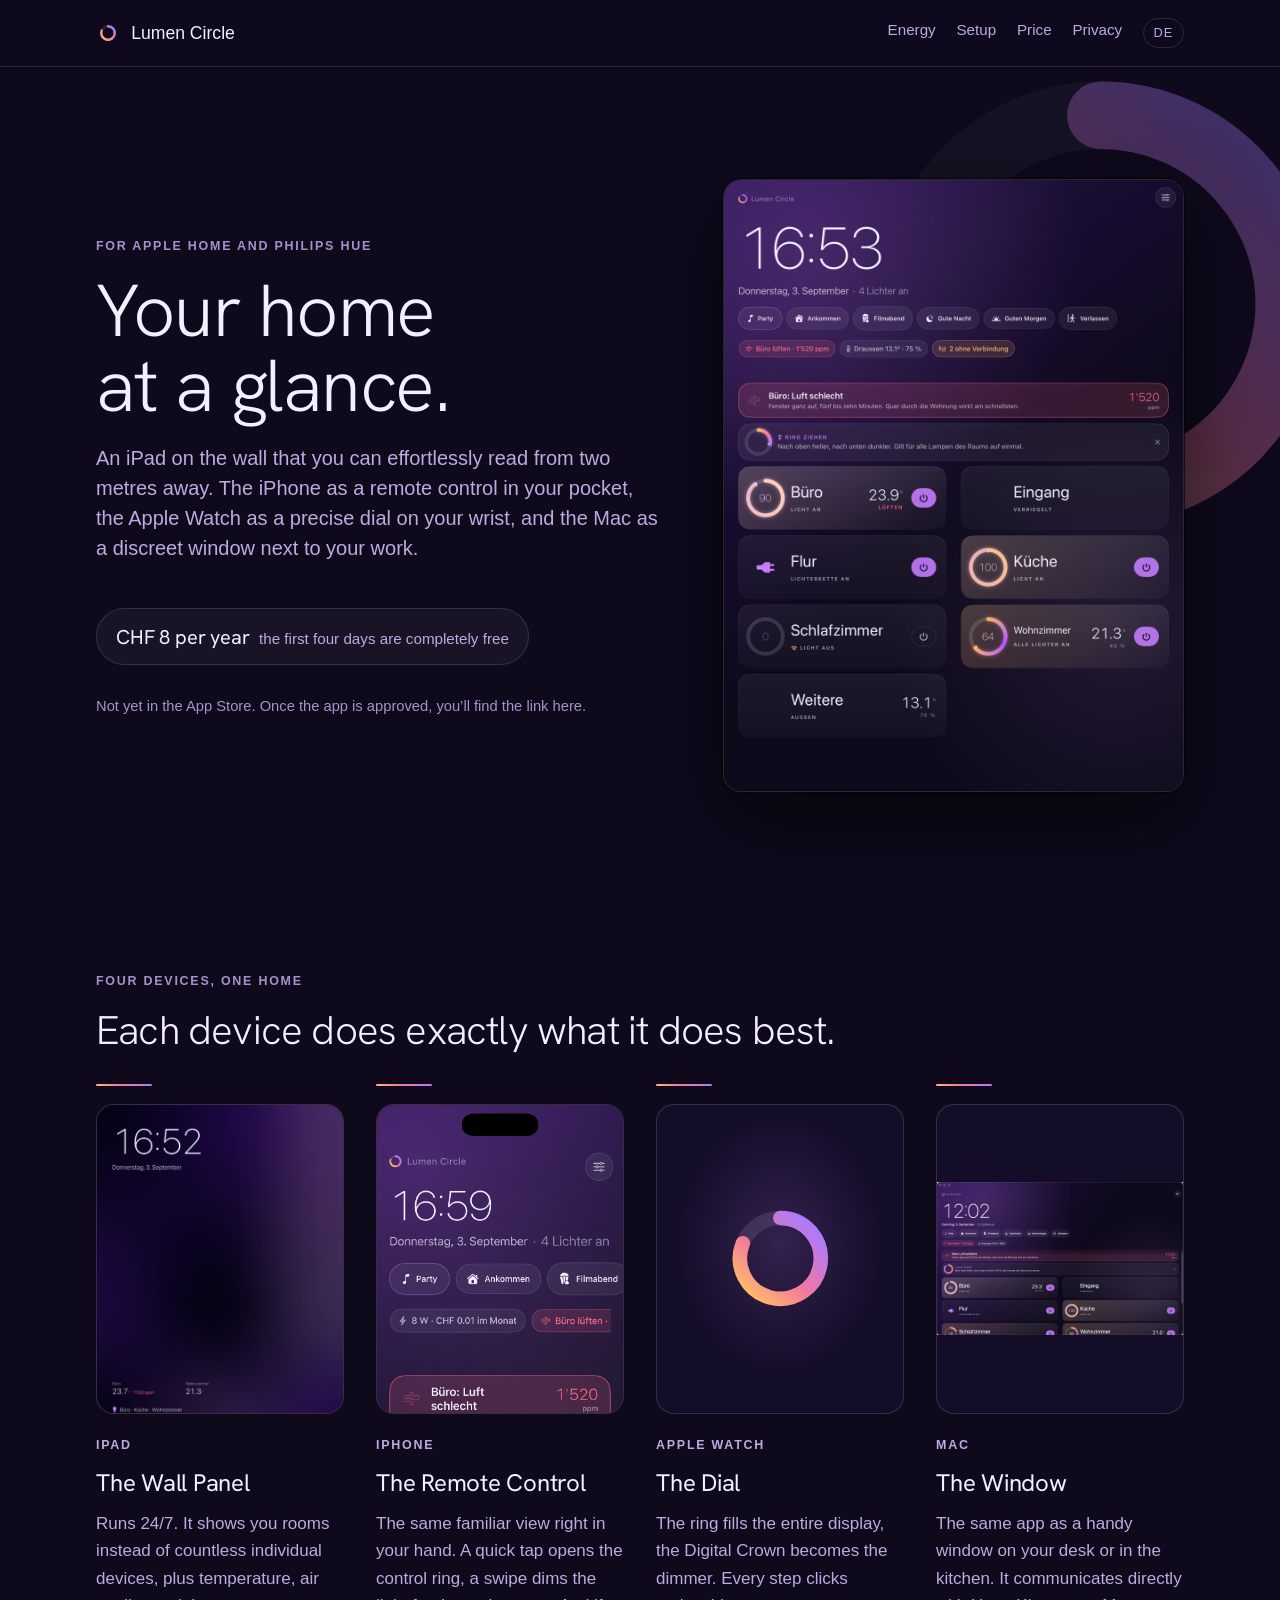
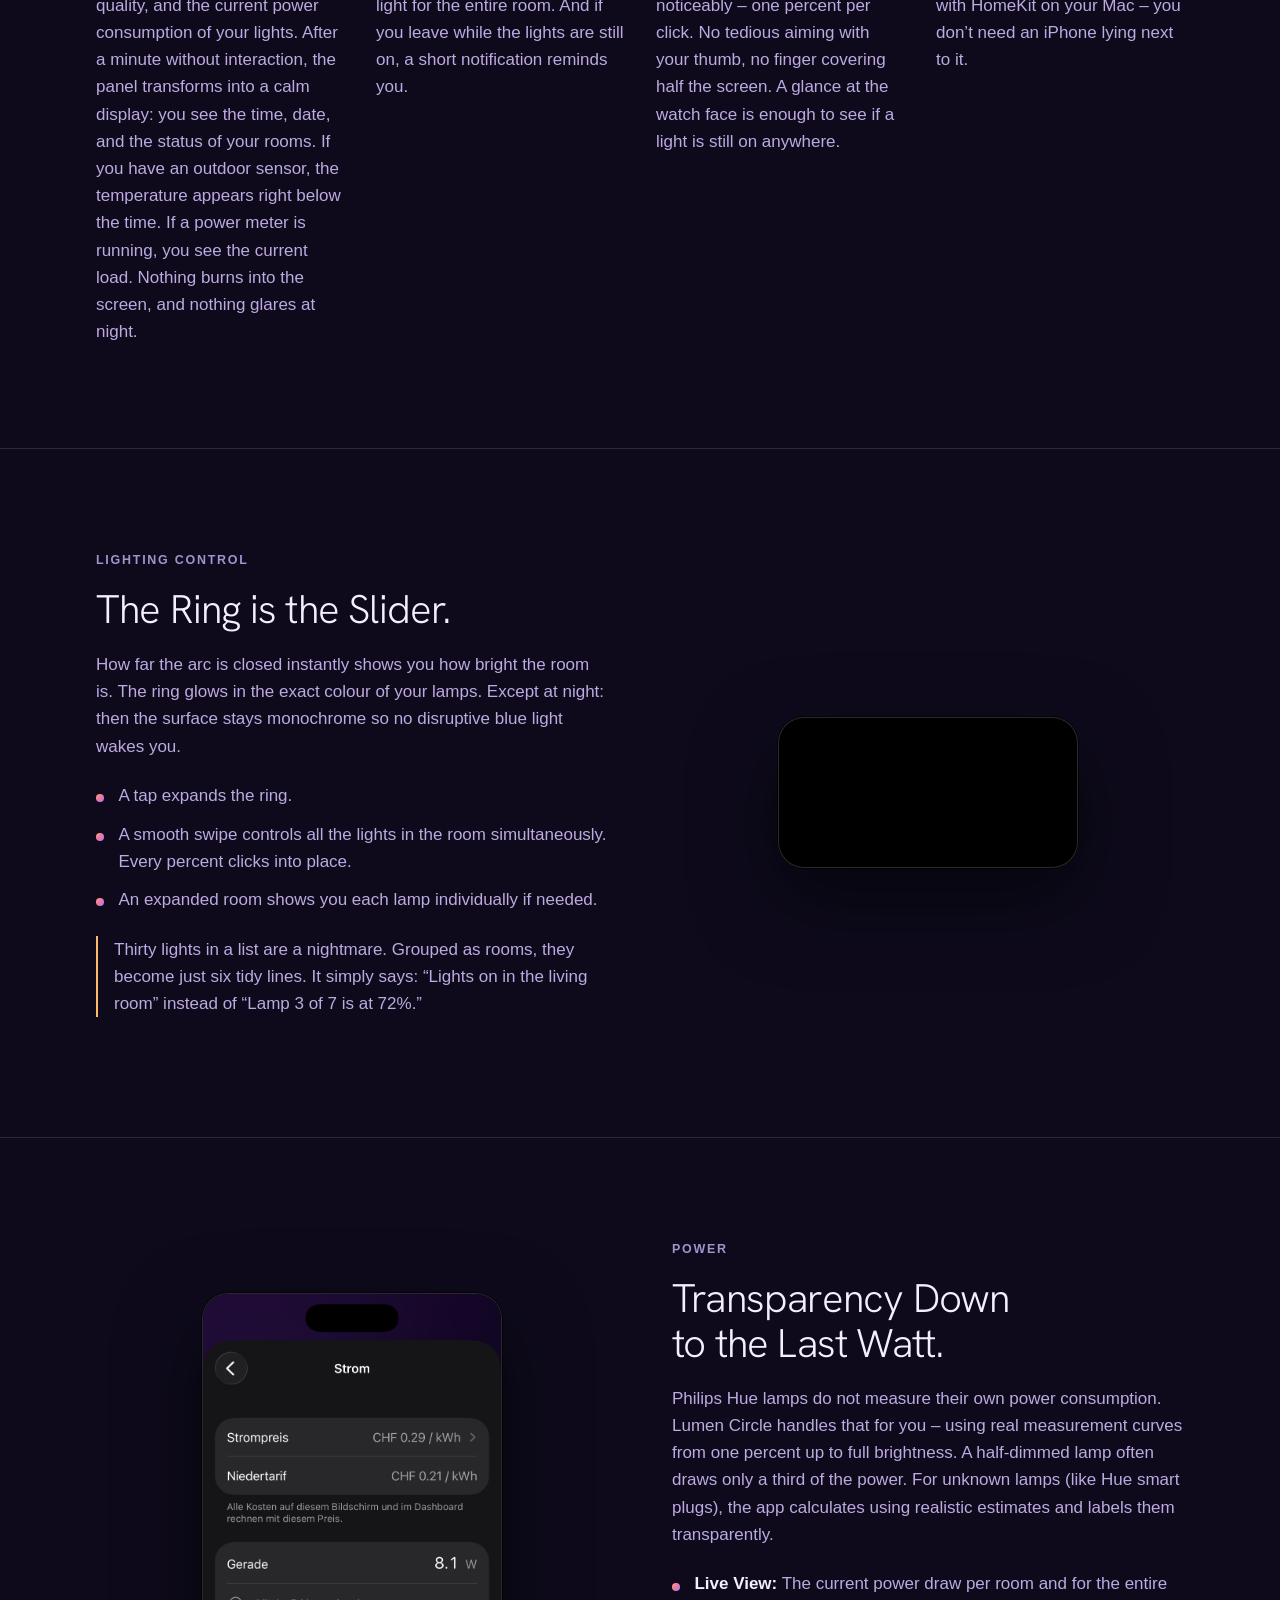
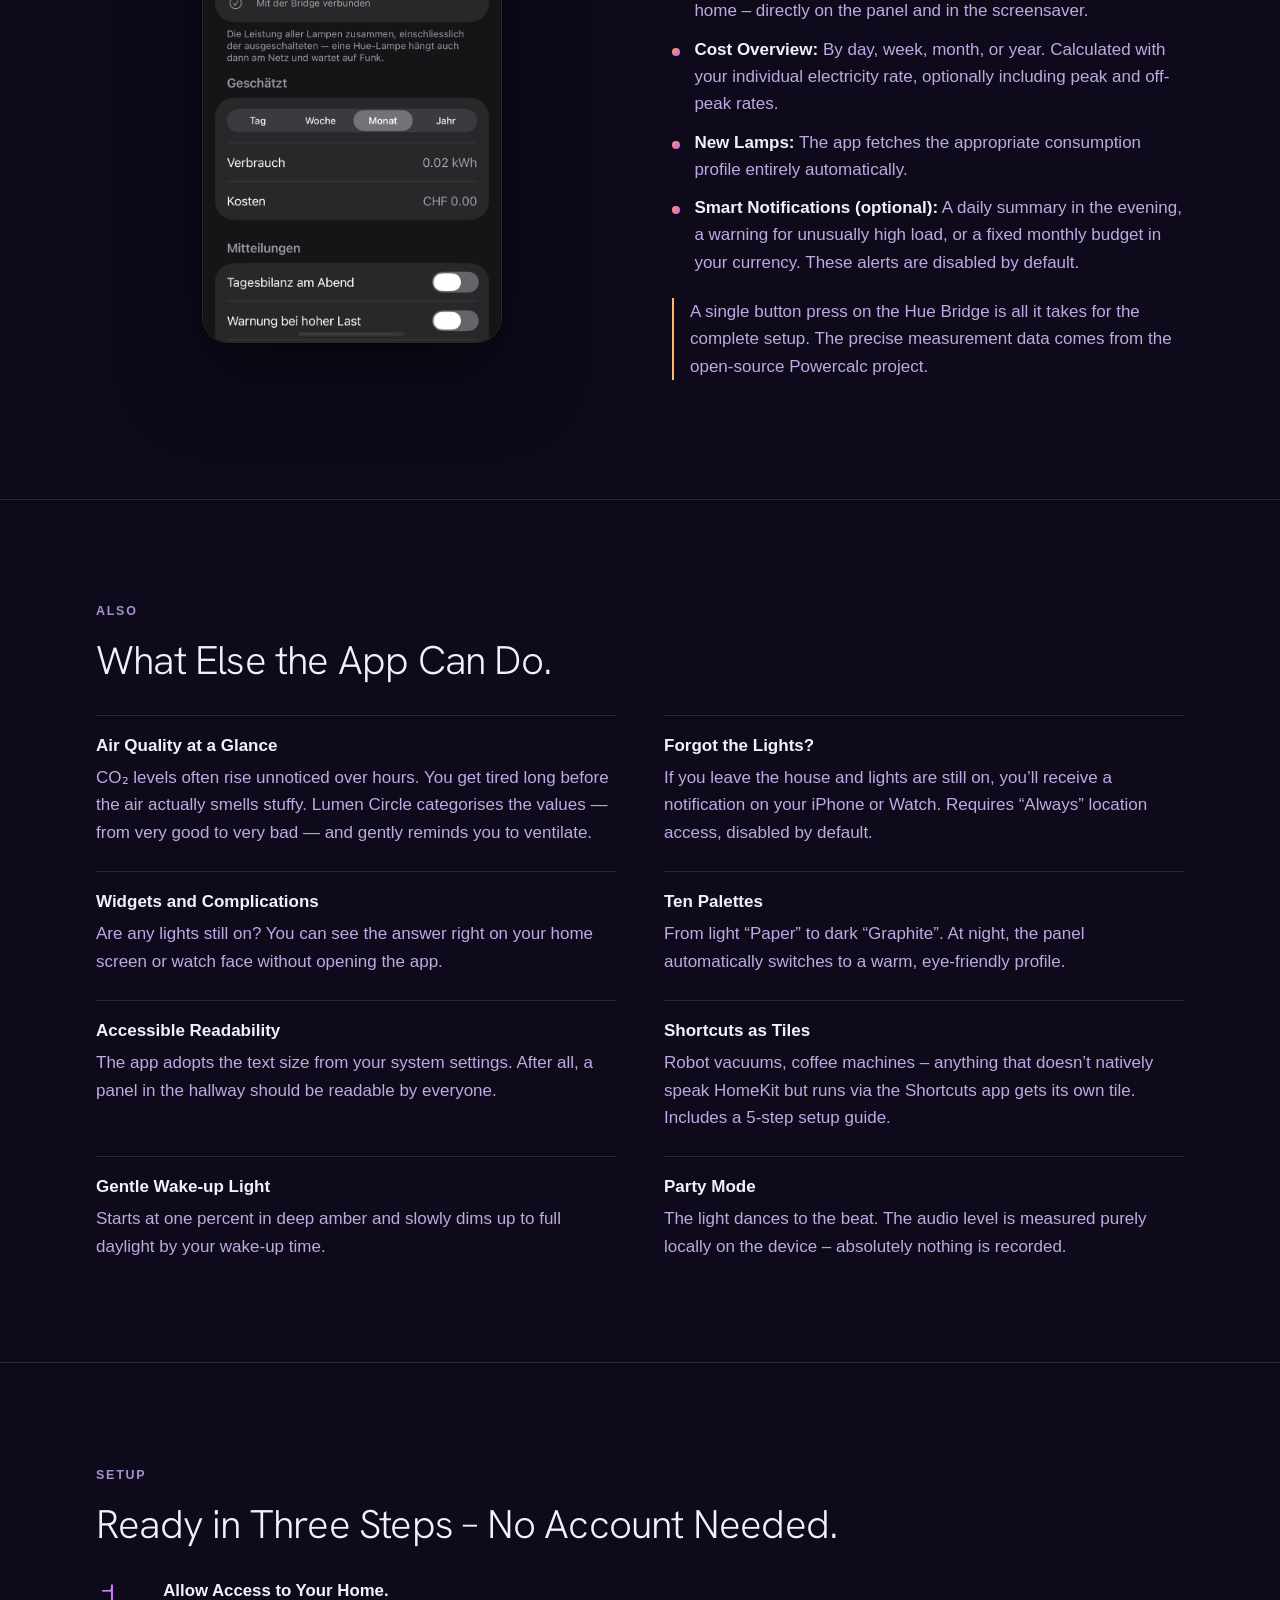
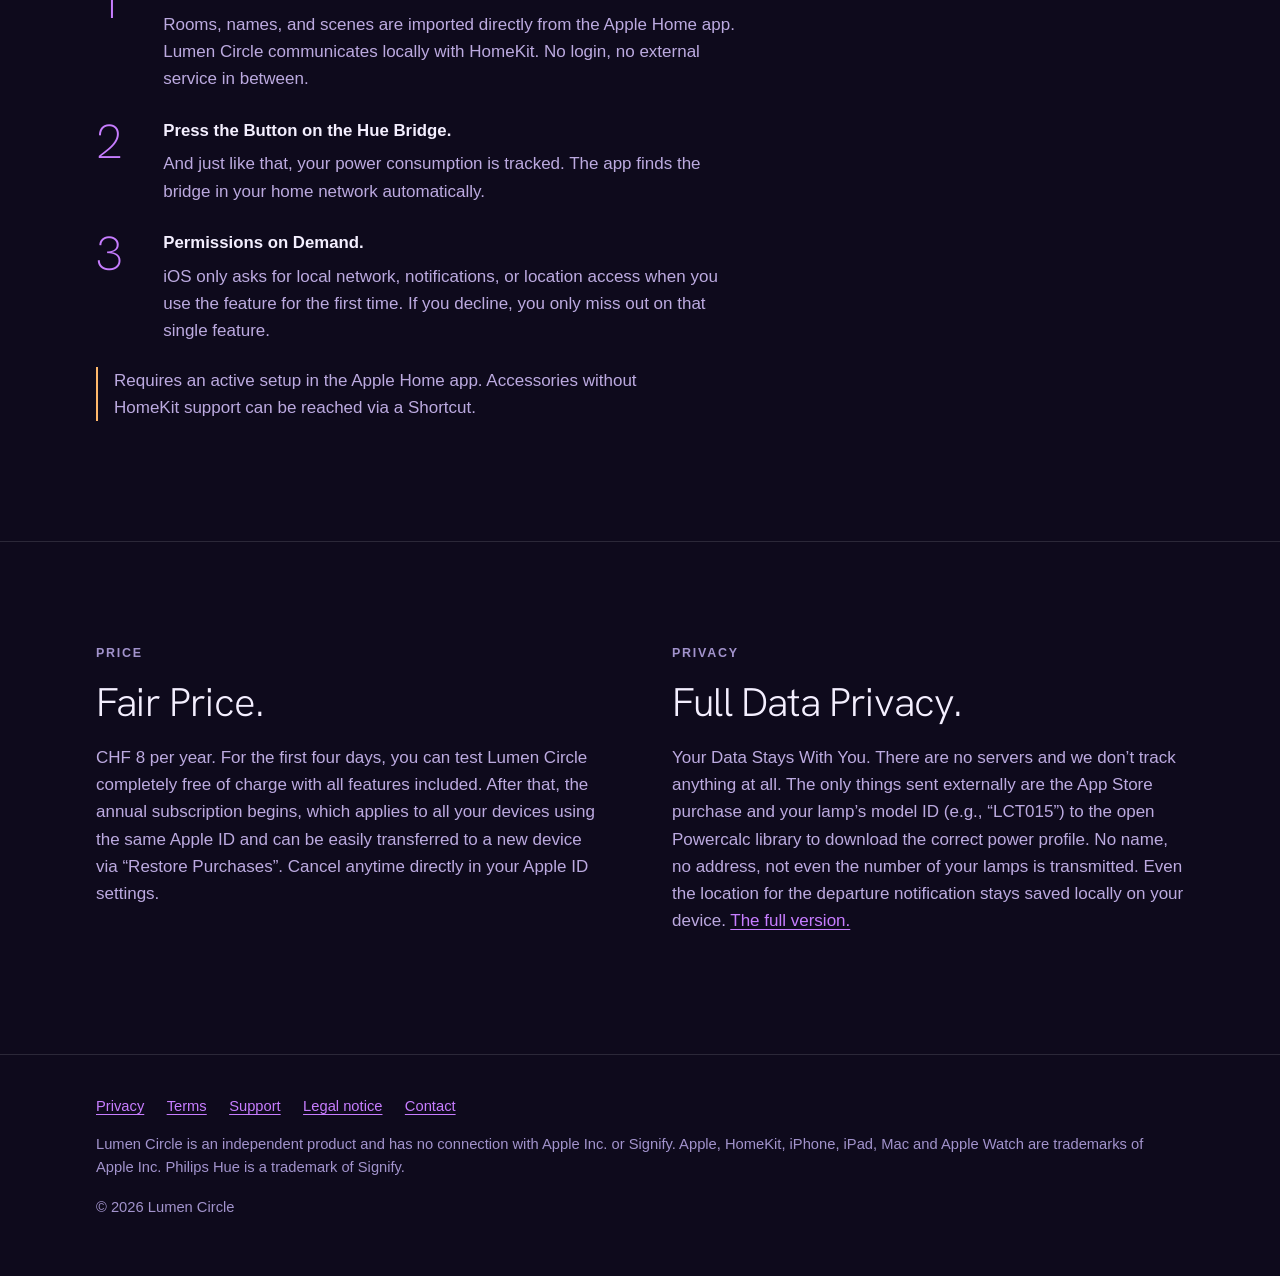
==== en/index.html @ a9d0a14f "Strom-Ueberschrift ohne Waehrung "Transparenz bis auf den Rappen" band die Zusage an den Schweizer F" ====
<!doctype html>
<html lang="en">
<head>
<meta charset="utf-8">
<meta name="viewport" content="width=device-width, initial-scale=1">
<title>Lumen Circle — your home at a glance</title>
<meta name="description" content="An iPad on the wall you can still read effortlessly from two metres away. The iPhone as a remote control, the Apple Watch as a precise dial, the Mac as a discreet window beside your work. For Apple Home and Philips Hue. CHF 8 a year, the first four days completely free.">
<meta property="og:title" content="Lumen Circle — your home at a glance">
<meta property="og:description" content="Rooms, not devices. Light with one ring. For Apple Home and Philips Hue, on iPad, iPhone, Apple Watch and Mac.">
<meta property="og:type" content="website">
<meta property="og:url" content="https://lumencircle.ch/en/">
<meta property="og:image" content="https://lumencircle.ch/assets/ipad.png">
<meta name="theme-color" content="#0e0a1c">
<link rel="preconnect" href="https://fonts.googleapis.com">
<link rel="preconnect" href="https://fonts.gstatic.com" crossorigin>
<link rel="stylesheet" href="https://fonts.googleapis.com/css2?family=Hanken+Grotesk:wght@200;300;400&display=swap">
<link rel="alternate" hreflang="de" href="https://lumencircle.ch/">
<link rel="alternate" hreflang="en" href="https://lumencircle.ch/en/">
<link rel="alternate" hreflang="x-default" href="https://lumencircle.ch/">
<link rel="canonical" href="https://lumencircle.ch/en/">
<link rel="stylesheet" href="../styles.css">
</head>
<body>

<svg width="0" height="0" style="position:absolute" aria-hidden="true">
  <defs>
    <linearGradient id="arc" x1="0.12" y1="0.94" x2="0.9" y2="0.08">
      <stop offset="0" stop-color="#FFB86B"/>
      <stop offset="0.42" stop-color="#F2789F"/>
      <stop offset="1" stop-color="#A97BFF"/>
    </linearGradient>
    <symbol id="ring" viewBox="0 0 1024 1024">
      <circle cx="512" cy="512" r="290" fill="none" stroke="#fff" stroke-opacity="0.10" stroke-width="104"/>
      <path d="M 512 222 A 290 290 0 1 1 243.1 403.4" fill="none" stroke="url(#arc)" stroke-width="104" stroke-linecap="round"/>
    </symbol>
  </defs>
</svg>

<header class="top">
  <div class="wrap">
    <a class="brand" href="#">
      <svg class="mark" aria-hidden="true"><use href="#ring"/></svg>
      <span>Lumen Circle</span>
    </a>
    <nav aria-label="Page">
      <a href="#strom">Energy</a>
      <a href="#einrichten">Setup</a>
      <a href="#preis">Price</a>
      <a href="privacy.html">Privacy</a>
      <a class="lang" href="../index.html" hreflang="de" lang="de">DE</a>
    </nav>
  </div>
</header>

<main>

<section class="hero" aria-labelledby="titel">
  <svg class="hero-ring" aria-hidden="true"><use href="#ring"/></svg>
  <div class="wrap">
    <div>
      <p class="eyebrow">For Apple Home and Philips Hue</p>
      <h1 id="titel">Your home at a glance.</h1>
      <p class="lede">
        An iPad on the wall that you can effortlessly read from two metres
        away. The iPhone as a remote control in your pocket, the Apple Watch as
        a precise dial on your wrist, and the Mac as a discreet window next to
        your work.
      </p>
      <p class="price">
        <strong>CHF 8 per year</strong>
        <span>the first four days are completely free</span>
      </p>
      <p class="small">
        Not yet in the App Store. Once the app is approved, you’ll find the
        link here.
      </p>
    </div>
    <div class="device tablet">
      <img src="../assets/ipad.png" width="1032" height="1376"
           alt="Lumen Circle on an iPad: a large clock, below it the rooms with their light rings, temperature and air per room.">
    </div>
  </div>
</section>

<section class="section" aria-labelledby="geraete">
  <div class="wrap">
    <p class="eyebrow">Four Devices, One Home</p>
    <h2 id="geraete">Each device does exactly what it does best.</h2>
    <div class="worlds">
      <div class="world">
        <div class="shot">
          <img src="../assets/ipad-ruhe.png" width="1032" height="1376" loading="lazy"
               alt="The iPad at rest: a large clock, the date, temperature and air per room, and which rooms have a light on.">
        </div>
        <p class="eyebrow">iPad</p>
        <h3>The Wall Panel</h3>
        <p>
          Runs 24/7. It shows you rooms instead of countless individual
          devices, plus temperature, air quality, and the current power
          consumption of your lights. After a minute without interaction, the
          panel transforms into a calm display: you see the time, date, and the
          status of your rooms. If you have an outdoor sensor, the temperature
          appears right below the time. If a power meter is running, you see the
          current load. Nothing burns into the screen, and nothing glares at
          night.
        </p>
      </div>
      <div class="world">
        <div class="shot">
          <img src="../assets/dashboard.png" width="759" height="1650" loading="lazy"
               alt="The iPhone dashboard: the time, scenes, a chip with power and monthly cost, below them the rooms with their light rings.">
        </div>
        <p class="eyebrow">iPhone</p>
        <h3>The Remote Control</h3>
        <p>
          The same familiar view right in your hand. A quick tap opens the
          control ring, a swipe dims the light for the entire room. And if you
          leave while the lights are still on, a short notification reminds you.
        </p>
      </div>
      <div class="world">
        <div class="shot shot-ring" aria-hidden="true">
          <svg><use href="#ring"/></svg>
        </div>
        <p class="eyebrow">Apple Watch</p>
        <h3>The Dial</h3>
        <p>
          The ring fills the entire display, the Digital Crown becomes the
          dimmer. Every step clicks noticeably – one percent per click. No
          tedious aiming with your thumb, no finger covering half the screen. A
          glance at the watch face is enough to see if a light is still on
          anywhere.
        </p>
      </div>
      <div class="world">
        <div class="shot shot-mac">
          <img src="../assets/mac.png" width="1280" height="800" loading="lazy"
               alt="Lumen Circle on the Mac: a window with a large clock, the scenes, and below them the rooms with their light rings.">
        </div>
        <p class="eyebrow">Mac</p>
        <h3>The Window</h3>
        <p>
          The same app as a handy window on your desk or in the kitchen. It
          communicates directly with HomeKit on your Mac – you don’t need an
          iPhone lying next to it.
        </p>
      </div>
    </div>
  </div>
</section>

<section class="section" aria-labelledby="ring">
  <div class="wrap two">
    <div>
      <p class="eyebrow">Lighting Control</p>
      <h2 id="ring">The Ring is the Slider.</h2>
      <p class="muted">
        How far the arc is closed instantly shows you how bright the room is.
        The ring glows in the exact colour of your lamps. Except at night: then
        the surface stays monochrome so no disruptive blue light wakes you.
      </p>
      <ul class="points">
        <li>A tap expands the ring.</li>
        <li>A smooth swipe controls all the lights in the room simultaneously. Every percent clicks into place.</li>
        <li>An expanded room shows you each lamp individually if needed.</li>
      </ul>
      <p class="note">
        Thirty lights in a list are a nightmare. Grouped as rooms, they become
        just six tidy lines. It simply says: “Lights on in the living room”
        instead of “Lamp 3 of 7 is at 72%.”
      </p>
    </div>
    <div class="device phone">
      <video src="../assets/intro.mp4" width="1080" height="1920"
             autoplay muted loop playsinline
             aria-label="A hand picks up an iPhone and dims the living-room light from 90 to 45 percent."></video>
    </div>
  </div>
</section>

<section class="section" id="strom" aria-labelledby="strom-titel">
  <div class="wrap two">
    <div class="device phone">
      <img src="../assets/strom.png" width="759" height="1650"
           alt="The Energy screen: electricity price with peak and off-peak rate, the current draw, consumption and costs for the month, below them the switches for alerts.">
    </div>
    <div>
      <p class="eyebrow">Power</p>
      <h2 id="strom-titel">Transparency Down to the Last Watt.</h2>
      <p class="muted">
        Philips Hue lamps do not measure their own power consumption. Lumen
        Circle handles that for you – using real measurement curves from one
        percent up to full brightness. A half-dimmed lamp often draws only a
        third of the power. For unknown lamps (like Hue smart plugs), the app
        calculates using realistic estimates and labels them transparently.
      </p>
      <ul class="points">
        <li><strong>Live View:</strong> The current power draw per room and for the entire home – directly on the panel and in the screensaver.</li>
        <li><strong>Cost Overview:</strong> By day, week, month, or year. Calculated with your individual electricity rate, optionally including peak and off-peak rates.</li>
        <li><strong>New Lamps:</strong> The app fetches the appropriate consumption profile entirely automatically.</li>
        <li><strong>Smart Notifications (optional):</strong> A daily summary in the evening, a warning for unusually high load, or a fixed monthly budget in your currency. These alerts are disabled by default.</li>
      </ul>
      <p class="note">
        A single button press on the Hue Bridge is all it takes for the complete
        setup. The precise measurement data comes from the open-source Powercalc
        project.
      </p>
    </div>
  </div>
</section>

<section class="section" aria-labelledby="mehr">
  <div class="wrap">
    <p class="eyebrow">Also</p>
    <h2 id="mehr">What Else the App Can Do.</h2>
    <dl class="features">
      <div>
        <dt>Air Quality at a Glance</dt>
        <dd>CO₂ levels often rise unnoticed over hours. You get tired long before the air actually smells stuffy. Lumen Circle categorises the values — from very good to very bad — and gently reminds you to ventilate.</dd>
      </div>
      <div>
        <dt>Forgot the Lights?</dt>
        <dd>If you leave the house and lights are still on, you’ll receive a notification on your iPhone or Watch. Requires “Always” location access, disabled by default.</dd>
      </div>
      <div>
        <dt>Widgets and Complications</dt>
        <dd>Are any lights still on? You can see the answer right on your home screen or watch face without opening the app.</dd>
      </div>
      <div>
        <dt>Ten Palettes</dt>
        <dd>From light “Paper” to dark “Graphite”. At night, the panel automatically switches to a warm, eye-friendly profile.</dd>
      </div>
      <div>
        <dt>Accessible Readability</dt>
        <dd>The app adopts the text size from your system settings. After all, a panel in the hallway should be readable by everyone.</dd>
      </div>
      <div>
        <dt>Shortcuts as Tiles</dt>
        <dd>Robot vacuums, coffee machines – anything that doesn’t natively speak HomeKit but runs via the Shortcuts app gets its own tile. Includes a 5-step setup guide.</dd>
      </div>
      <div>
        <dt>Gentle Wake-up Light</dt>
        <dd>Starts at one percent in deep amber and slowly dims up to full daylight by your wake-up time.</dd>
      </div>
      <div>
        <dt>Party Mode</dt>
        <dd>The light dances to the beat. The audio level is measured purely locally on the device – absolutely nothing is recorded.</dd>
      </div>
    </dl>
  </div>
</section>

<section class="section" id="einrichten" aria-labelledby="einrichten-titel">
  <div class="wrap">
    <p class="eyebrow">Setup</p>
    <h2 id="einrichten-titel">Ready in Three Steps – No Account Needed.</h2>
    <ol class="steps">
      <li>
        <div>
          <h3>Allow Access to Your Home.</h3>
          <p>Rooms, names, and scenes are imported directly from the Apple Home app. Lumen Circle communicates locally with HomeKit. No login, no external service in between.</p>
        </div>
      </li>
      <li>
        <div>
          <h3>Press the Button on the Hue Bridge.</h3>
          <p>And just like that, your power consumption is tracked. The app finds the bridge in your home network automatically.</p>
        </div>
      </li>
      <li>
        <div>
          <h3>Permissions on Demand.</h3>
          <p>iOS only asks for local network, notifications, or location access when you use the feature for the first time. If you decline, you only miss out on that single feature.</p>
        </div>
      </li>
    </ol>
    <p class="note">
      Requires an active setup in the Apple Home app. Accessories without
      HomeKit support can be reached via a Shortcut.
    </p>
  </div>
</section>

<div class="section" id="preis">
  <div class="wrap split">
    <section aria-labelledby="preis-titel">
      <p class="eyebrow">Price</p>
      <h2 id="preis-titel">Fair Price.</h2>
      <p class="muted">
        CHF 8 per year. For the first four days, you can test Lumen Circle
        completely free of charge with all features included. After that, the
        annual subscription begins, which applies to all your devices using the
        same Apple ID and can be easily transferred to a new device via
        “Restore Purchases”. Cancel anytime directly in your Apple ID settings.
      </p>
    </section>
    <section id="datenschutz" aria-labelledby="datenschutz-titel">
      <p class="eyebrow">Privacy</p>
      <h2 id="datenschutz-titel">Full Data Privacy.</h2>
      <p class="muted">
        Your Data Stays With You. There are no servers and we don’t track
        anything at all. The only things sent externally are the App Store
        purchase and your lamp’s model ID (e.g., “LCT015”) to the open Powercalc
        library to download the correct power profile. No name, no address, not
        even the number of your lamps is transmitted. Even the location for the
        departure notification stays saved locally on your device.
        <a href="privacy.html">The full version.</a>
      </p>
    </section>
  </div>
</div>

</main>

<footer>
  <div class="wrap">
    <nav aria-label="Legal">
      <a href="privacy.html">Privacy</a>
      <a href="terms.html">Terms</a>
      <a href="support.html">Support</a>
      <a href="imprint.html">Legal notice</a>
      <a href="mailto:hallo@lumencircle.ch">Contact</a>
    </nav>
    <p>Lumen Circle is an independent product and has no connection with Apple Inc. or Signify.
       Apple, HomeKit, iPhone, iPad, Mac and Apple Watch are trademarks of Apple Inc. Philips Hue is a trademark of Signify.</p>
    <p class="copyright">© 2026 Lumen Circle</p>
  </div>
</footer>

</body>
</html>
---- styles.css ----
/* Lumen Circle — lumencircle.ch
   Die Seite sieht aus wie das Produkt. Farben aus AmbientPalette.aurora und
   der Bildmarke; nichts davon ist für die Seite erfunden. Die Schrift folgt
   der App: dünne, grosse Ziffern und Titel, ruhiger Lauftext. */

:root {
  --base: #0e0a1c;
  --ink: #140d28;
  --wash: #2a1250;
  --text: #f4efff;
  --text-2: #bcaae0;
  --text-3: #a293cc;
  --signal: #c77dff;
  --amber: #ffb86b;
  --rose: #f2789f;
  --violet: #a97bff;
  --arc: linear-gradient(135deg, var(--amber), var(--rose) 42%, var(--violet));
  --rule: rgba(255, 255, 255, 0.12);
  --surface: rgba(255, 255, 255, 0.045);
  --measure: 36rem;
  --display: "Hanken Grotesk", -apple-system, BlinkMacSystemFont, "Helvetica Neue", Arial, sans-serif;
  --body: -apple-system, BlinkMacSystemFont, "Segoe UI", Roboto, "Helvetica Neue", Arial, sans-serif;
  --radius-device: 26px;
}

* { box-sizing: border-box; }
html { scroll-behavior: smooth; }
@media (prefers-reduced-motion: reduce) { html { scroll-behavior: auto; } }

body {
  margin: 0;
  background: var(--base);
  color: var(--text);
  font: 400 17px/1.6 var(--body);
  -webkit-font-smoothing: antialiased;
  overflow-x: hidden;
}

a { color: var(--signal); text-decoration-thickness: 1px; text-underline-offset: 3px; }
a:hover { color: var(--amber); }
a:focus-visible, button:focus-visible { outline: 2px solid var(--amber); outline-offset: 3px; border-radius: 4px; }

img, video { max-width: 100%; height: auto; display: block; }

.wrap { width: min(100% - 2.5rem, 68rem); margin-inline: auto; }
p { max-width: var(--measure); }

/* Typografie ------------------------------------------------------------- */

h1, h2, .display {
  font-family: var(--display);
  font-weight: 300;
  letter-spacing: -0.02em;
  margin: 0;
  text-wrap: balance;
}
h1 { font-size: clamp(2.7rem, 7vw, 4.6rem); line-height: 1.02; }
h2 { font-size: clamp(1.8rem, 3.8vw, 2.5rem); line-height: 1.12; margin-bottom: 1.2rem; }
h3 { font-family: var(--body); font-size: 1.05rem; font-weight: 600; margin: 0 0 0.35rem; letter-spacing: 0; }

.eyebrow {
  font-family: var(--body);
  font-size: 0.78rem;
  font-weight: 600;
  letter-spacing: 0.14em;
  text-transform: uppercase;
  color: var(--text-3);
  margin: 0 0 1rem;
}

.lede { font-size: 1.25rem; line-height: 1.5; color: var(--text-2); margin: 1.2rem 0 1.8rem; }
.muted { color: var(--text-2); }
.small { font-size: 0.92rem; color: var(--text-3); }

/* Kopf ------------------------------------------------------------------- */

.top {
  position: sticky; top: 0; z-index: 10;
  padding: 1.1rem 0;
  background: color-mix(in oklab, var(--base) 86%, transparent);
  backdrop-filter: blur(14px);
  -webkit-backdrop-filter: blur(14px);
  border-bottom: 1px solid var(--rule);
}
.top .wrap { display: flex; align-items: center; justify-content: space-between; gap: 1rem; }
.brand { display: inline-flex; align-items: center; gap: 0.7rem; font-size: 1.1rem; color: var(--text); text-decoration: none; }
.brand .mark { width: 24px; height: 24px; flex: none; }
/* Rechtstexte zeichnen den Ring noch per CSS — soll weiter funktionieren. */
.brand .ring {
  width: 22px; height: 22px; border-radius: 50%;
  border: 3px solid var(--signal);
  border-right-color: var(--amber);
  border-bottom-color: transparent;
  transform: rotate(-35deg);
}
.top nav { display: flex; gap: 1.3rem; font-size: 0.95rem; }
.top nav a { color: var(--text-2); text-decoration: none; }
.top nav a:hover { color: var(--text); }
.top nav .lang {
  padding: 0.25rem 0.6rem;
  border: 1px solid var(--rule);
  border-radius: 999px;
  font-size: 0.8rem;
  letter-spacing: 0.08em;
  color: var(--text-2);
}
.top nav .lang:hover { color: var(--text); border-color: var(--text-3); }
/* Auf dem Handy bleibt vom nav nur der Sprachwechsel. */
@media (max-width: 30rem) { .top nav a:not(.lang) { display: none; } }

/* Aufmacher -------------------------------------------------------------- */

.hero {
  position: relative;
  padding: clamp(3.5rem, 9vw, 7rem) 0 clamp(2.5rem, 6vw, 5rem);
  overflow: clip;
}
.hero .wrap {
  display: grid;
  gap: 2.5rem;
  align-items: center;
  grid-template-columns: 1fr;
}
@media (min-width: 58rem) {
  .hero .wrap { grid-template-columns: minmax(0, 1.1fr) minmax(0, 0.9fr); gap: 4rem; }
}

/* Der grosse Ring: das Bedienelement der App als Licht hinter dem Aufmacher.
   Er dreht sich langsam — ein Regler mit Weg nach oben, kein Zierrat. Wer
   Bewegung abgeschaltet hat, bekommt ihn still. */
.hero-ring {
  position: absolute;
  right: -12vw; top: -6rem;
  width: clamp(26rem, 52vw, 44rem);
  aspect-ratio: 1;
  opacity: 0.32;
  pointer-events: none;
  z-index: 0;
  animation: turn 90s linear infinite;
}
@keyframes turn { to { transform: rotate(360deg); } }
@media (prefers-reduced-motion: reduce) { .hero-ring { animation: none; } }
.hero .wrap { position: relative; z-index: 1; }

.price {
  display: inline-flex; align-items: baseline; gap: 0.6rem; flex-wrap: wrap;
  padding: 0.7rem 1.2rem;
  border: 1px solid var(--rule);
  border-radius: 999px;
  background: var(--surface);
  margin-bottom: 1rem;
}
.price strong { font-family: var(--display); font-weight: 400; font-size: 1.25rem; letter-spacing: -0.01em; }
.price span { color: var(--text-2); font-size: 0.95rem; }

/* Gerätebilder ------------------------------------------------------------
   Das Bild bekommt seine Breite vom Behälter, die Höhe rechnet der Browser
   aus dem Seitenverhältnis. Vorher blieb die Höhe aus dem HTML stehen,
   während die Breite schrumpfte — das war das Verzogene. */
.device { margin-inline: auto; width: 100%; }
.device.phone { max-width: 300px; }
.device.tablet { max-width: 540px; }
.device img, .device video {
  width: 100%;
  height: auto;
  border-radius: var(--radius-device);
  border: 1px solid rgba(255, 255, 255, 0.16);
  background: #000;
  box-shadow: 0 30px 80px rgba(0, 0, 0, 0.55), 0 0 0 1px rgba(0, 0, 0, 0.6);
}
.device.tablet img { border-radius: 18px; }

/* Abschnitte ------------------------------------------------------------- */

.section { padding: clamp(3.5rem, 8vw, 6.5rem) 0; }
.section + .section { border-top: 1px solid var(--rule); }

.two { display: grid; gap: 2.5rem; align-items: center; grid-template-columns: 1fr; }
@media (min-width: 52rem) { .two { grid-template-columns: minmax(0, 1fr) minmax(0, 1fr); gap: 4rem; } }
.two .device { justify-self: center; }

/* Drei Geräte: die Struktur der App, nicht der Seite. */
.worlds { display: grid; gap: 2rem; grid-template-columns: 1fr; margin-top: 2rem; }
/* Vier Geräte: erst zwei nebeneinander, ab genug Breite alle vier. Bei drei
   Spalten stünde das vierte allein in einer zweiten Reihe. */
@media (min-width: 52rem) { .worlds { grid-template-columns: repeat(2, 1fr); gap: 2.5rem; } }
@media (min-width: 74rem) { .worlds { grid-template-columns: repeat(4, 1fr); gap: 2rem; } }
.world { padding-top: 1.2rem; position: relative; }
.world::before {
  content: ""; position: absolute; left: 0; top: 0;
  width: 3.5rem; height: 2px; background: var(--arc); border-radius: 2px;
}
.world .eyebrow { margin-bottom: 0.5rem; }
/* Ein Fenster je Gerät, gleiches Format für alle drei — gezeigt wird der obere
   Teil des Bildschirms: Uhr, Ringe, das, was man von weitem liest. */
.world .shot {
  aspect-ratio: 4 / 5;
  overflow: hidden;
  border-radius: 18px;
  border: 1px solid rgba(255, 255, 255, 0.14);
  background: var(--ink);
  margin-bottom: 1.4rem;
}
.world .shot img { width: 100%; height: 100%; object-fit: cover; object-position: top; border-radius: 0; border: 0; box-shadow: none; }
/* Untereinander statt nebeneinander (Handy): dann kein Ausschnitt, sondern
   der ganze Bildschirm in Telefonbreite — ein 4:5-Fenster auf ein hohes Bild
   zeigte dort vor allem leeren Verlauf. */
@media (max-width: 51.99rem) {
  .world .shot { aspect-ratio: auto; max-width: 320px; }
  .world .shot img { height: auto; object-fit: initial; }
  .world .shot-ring { aspect-ratio: 4 / 5; }
}
/* Der Mac ist quer, die anderen drei sind hoch. Statt die Reihe zu brechen,
   liegt das Fenster mittig im selben 4:5-Rahmen — auf dem Grundton der App,
   damit der Rand nicht als Fehler gelesen wird. */
.world .shot-mac { display: grid; place-items: center; background: var(--ink); }
.world .shot-mac img { width: 100%; height: auto; object-fit: contain; }
.world .shot-ring { display: grid; place-items: center; background: radial-gradient(60% 60% at 50% 45%, rgba(199,125,255,0.18), transparent 70%), var(--ink); }
.world .shot-ring svg { width: 58%; height: auto; aspect-ratio: 1; }
.world h3 { font-family: var(--display); font-weight: 400; font-size: 1.5rem; letter-spacing: -0.01em; }
.world p { color: var(--text-2); margin: 0.5rem 0 0; }

/* Stichpunkte, die man überfliegt. */
.points { list-style: none; margin: 1.4rem 0 0; padding: 0; max-width: var(--measure); }
.points li { position: relative; padding-left: 1.4rem; margin-bottom: 0.7rem; color: var(--text-2); }
.points li::before {
  content: ""; position: absolute; left: 0; top: 0.72em;
  width: 0.5rem; height: 0.5rem; border-radius: 50%; background: var(--arc);
}
.points strong { color: var(--text); font-weight: 600; }

.note {
  border-left: 2px solid var(--amber);
  padding-left: 1rem;
  color: var(--text-2);
  margin-top: 1.4rem;
}

/* Funktionen als Begriff → Erklärung. */
.features { display: grid; gap: 1.6rem 3rem; grid-template-columns: 1fr; margin: 2rem 0 0; }
@media (min-width: 52rem) { .features { grid-template-columns: 1fr 1fr; } }
.features div { border-top: 1px solid var(--rule); padding-top: 1rem; }
.features dt { font-weight: 600; margin: 0 0 0.3rem; }
.features dd { margin: 0; color: var(--text-2); }

/* Einrichten: eine echte Reihenfolge, deshalb Ziffern. */
.steps { list-style: none; counter-reset: step; margin: 2rem 0 0; padding: 0; display: grid; gap: 1.6rem; max-width: 44rem; }
.steps li { counter-increment: step; display: grid; grid-template-columns: 3.2rem 1fr; gap: 1rem; align-items: start; }
.steps li::before {
  content: counter(step);
  font-family: var(--display); font-weight: 200; font-size: 3rem; line-height: 1;
  color: var(--signal);
  font-variant-numeric: tabular-nums;
}
.steps p { margin: 0.35rem 0 0; color: var(--text-2); }

.split { display: grid; gap: 3rem; grid-template-columns: 1fr; }
@media (min-width: 52rem) { .split { grid-template-columns: 1fr 1fr; gap: 4rem; } }

/* Fuss ------------------------------------------------------------------- */

footer {
  padding: 2.5rem 0 3.5rem;
  border-top: 1px solid var(--rule);
  color: var(--text-3);
  font-size: 0.92rem;
}
footer nav { display: flex; gap: 1.4rem; flex-wrap: wrap; margin-bottom: 0.9rem; }
footer p { max-width: none; }
.copyright { margin: 1rem 0 0; color: var(--text-3); }

/* Rechtstexte ------------------------------------------------------------ */

.legal h1 { font-size: clamp(2rem, 5vw, 2.6rem); }
.legal h2 { font-size: 1.35rem; margin-top: 2.4rem; }
.legal p, .legal li { color: var(--text-2); }
.legal dt { font-weight: 600; color: var(--text); margin-top: 1rem; }
.legal dd { margin: 0.2rem 0 0; color: var(--text-2); }
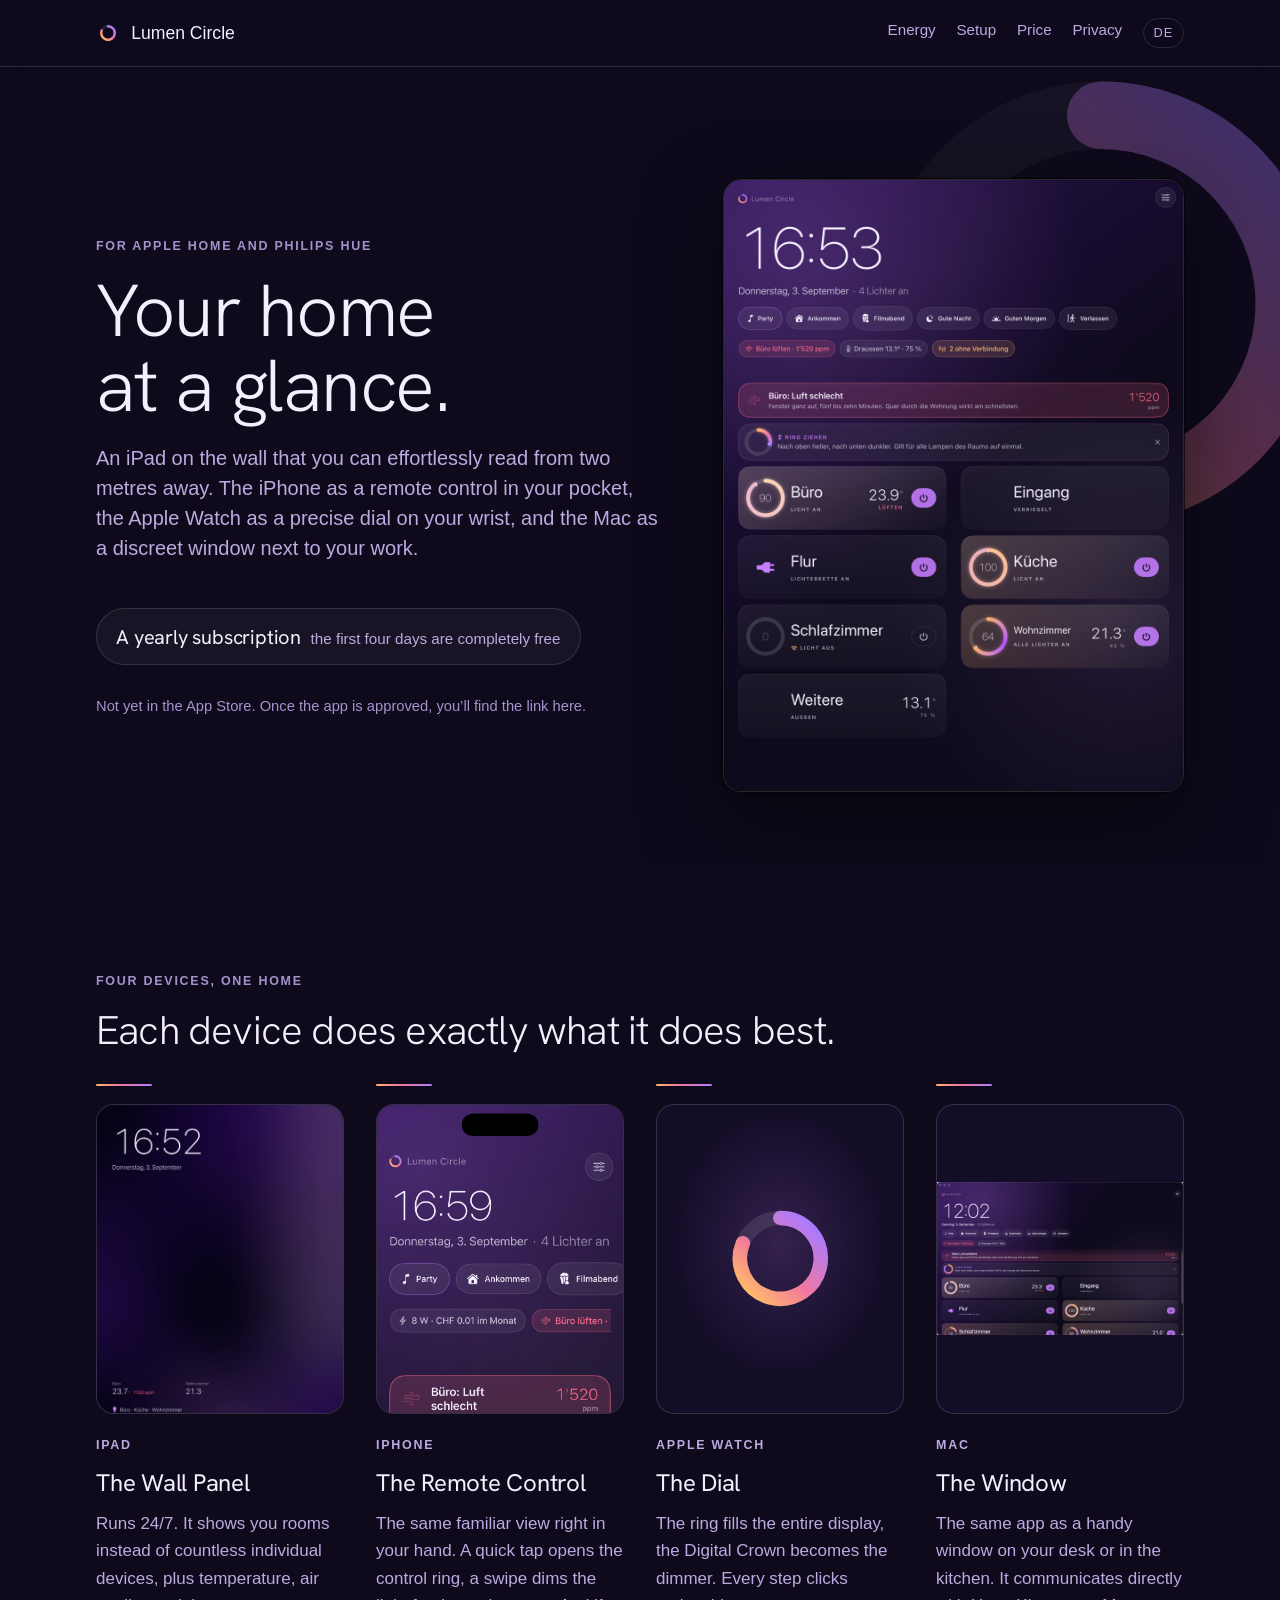
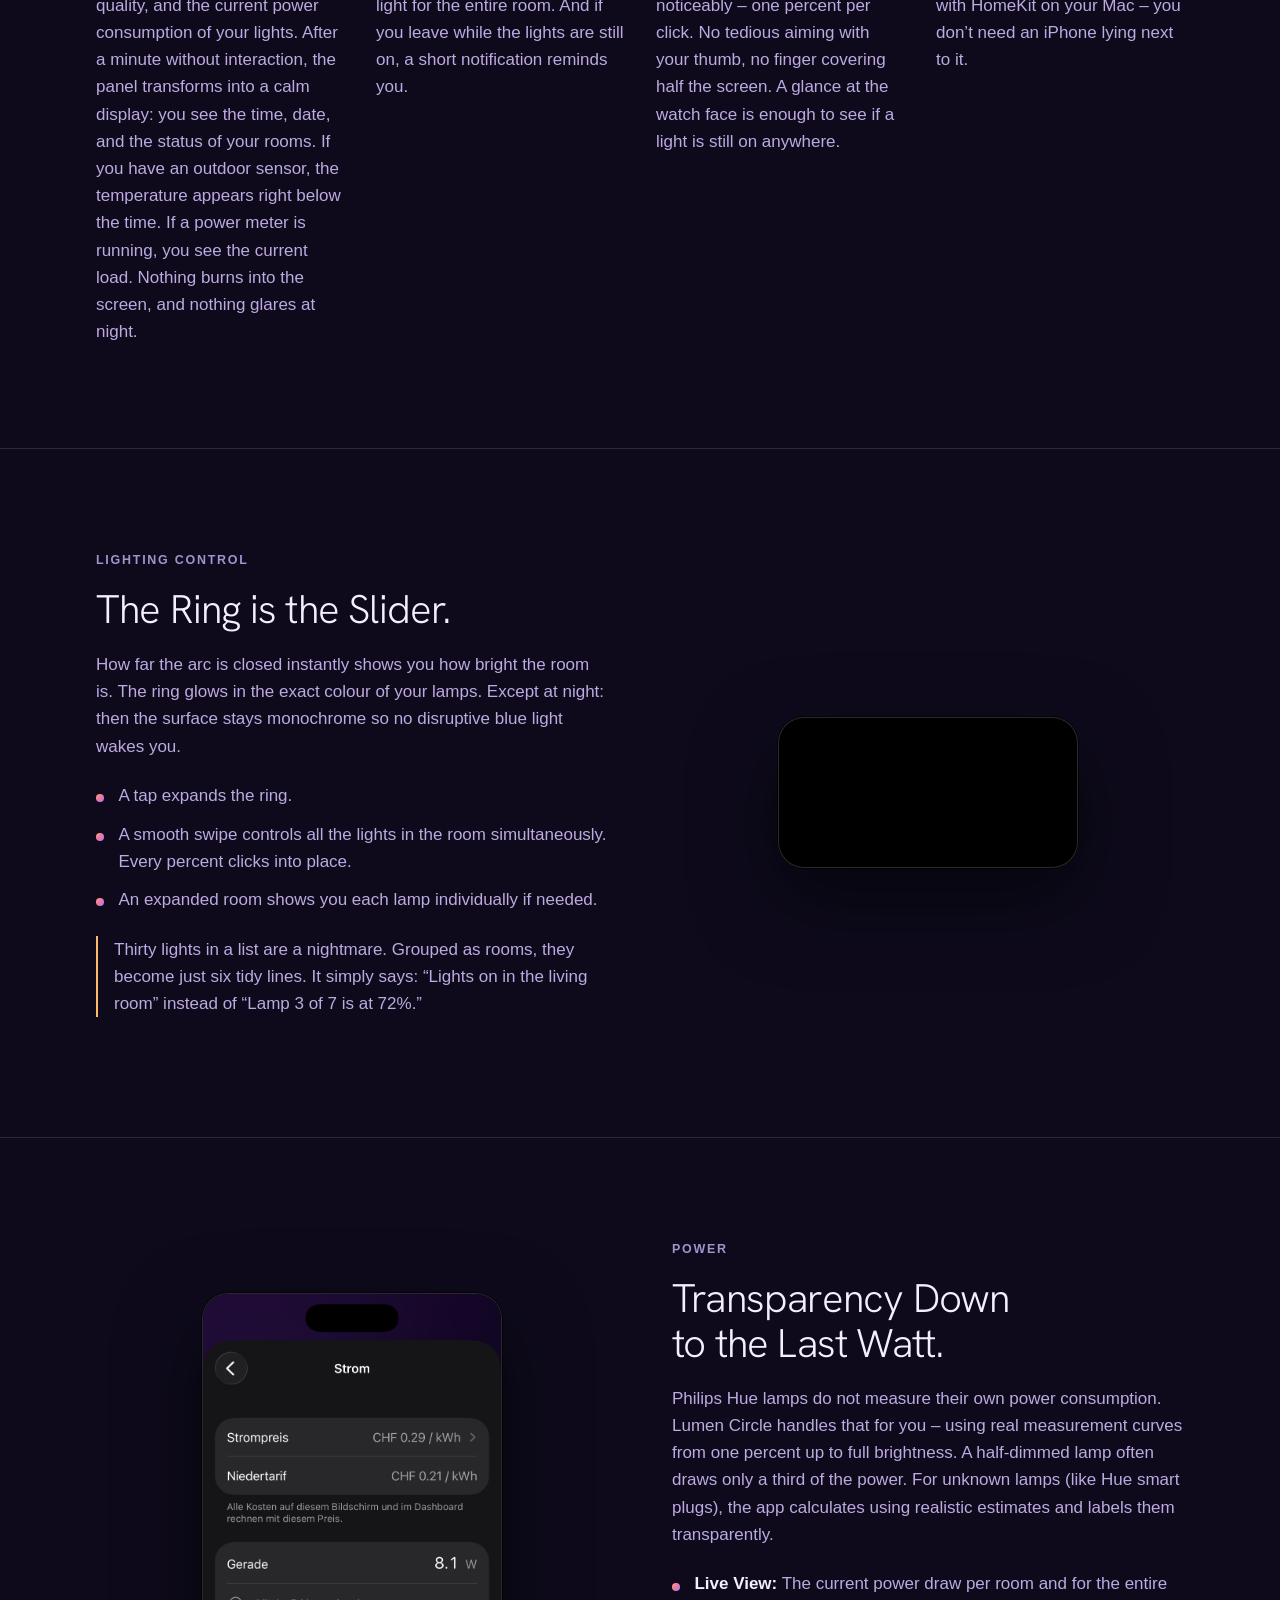
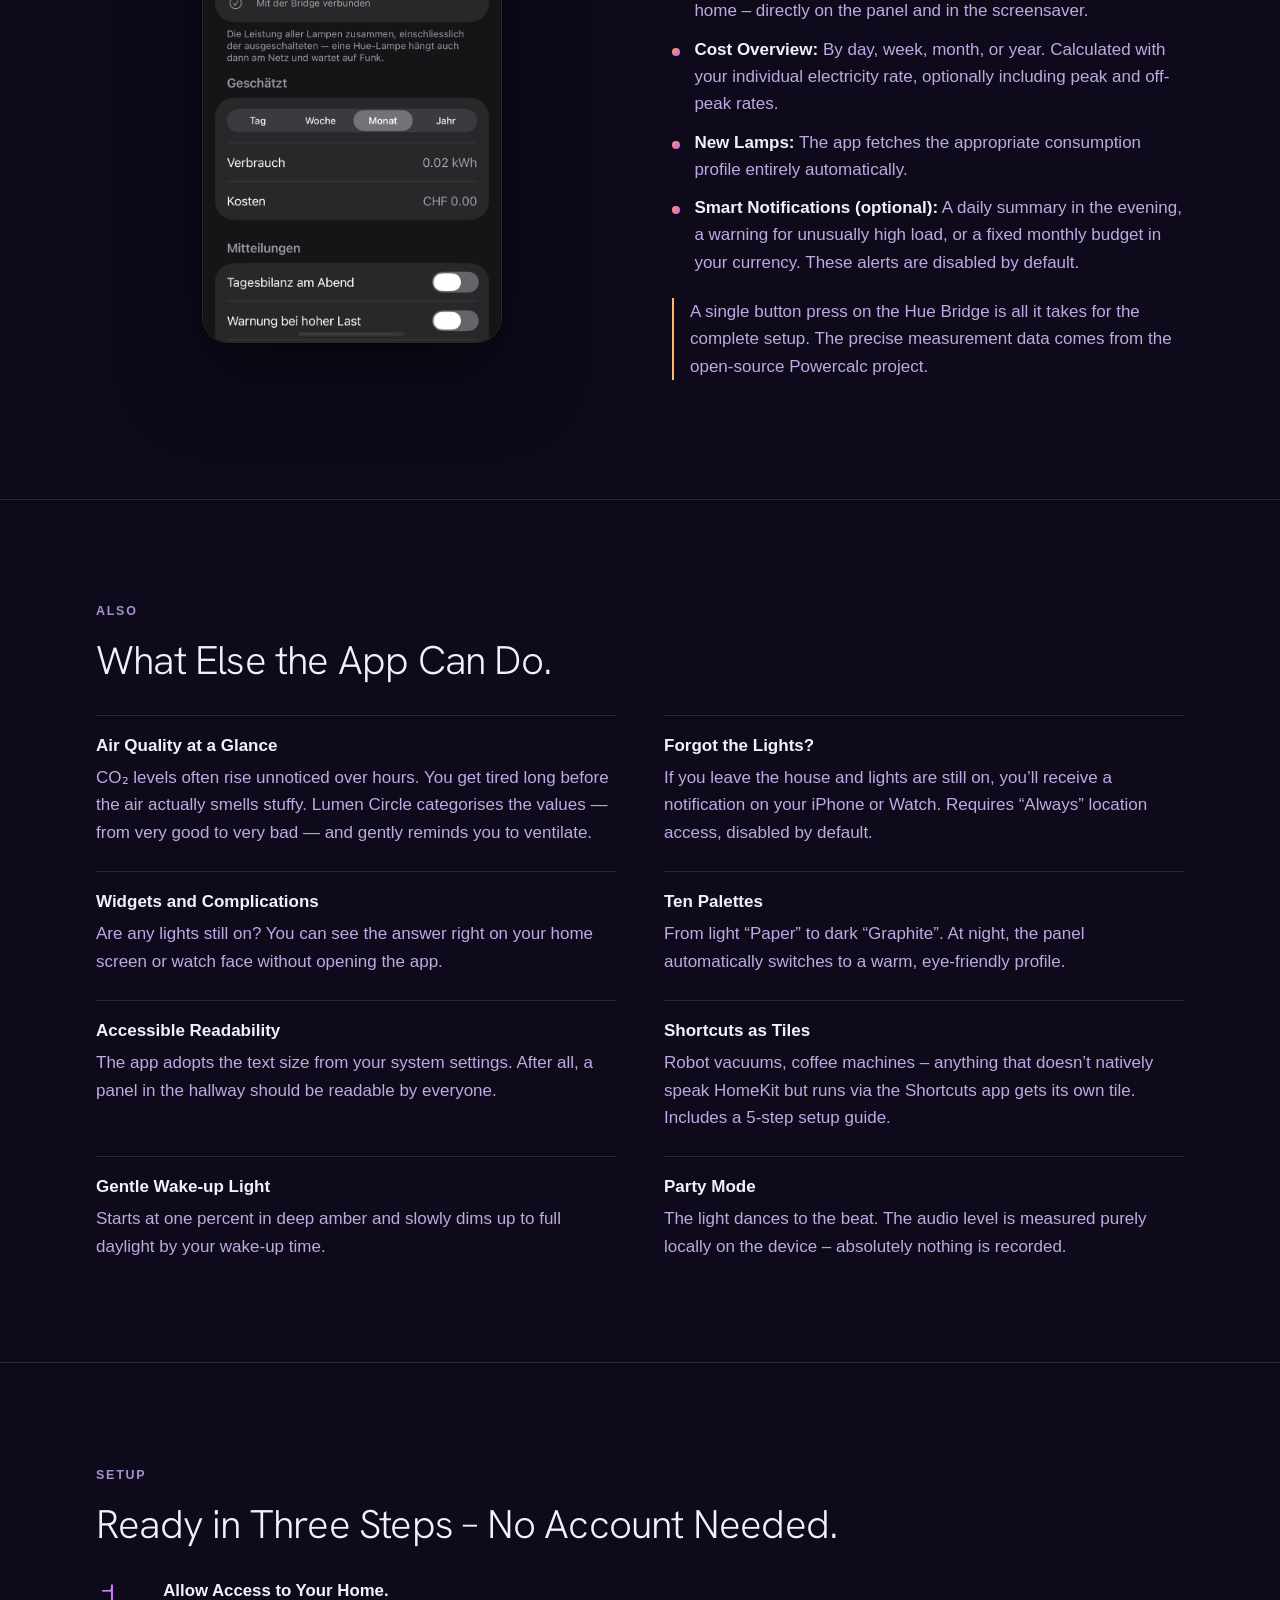
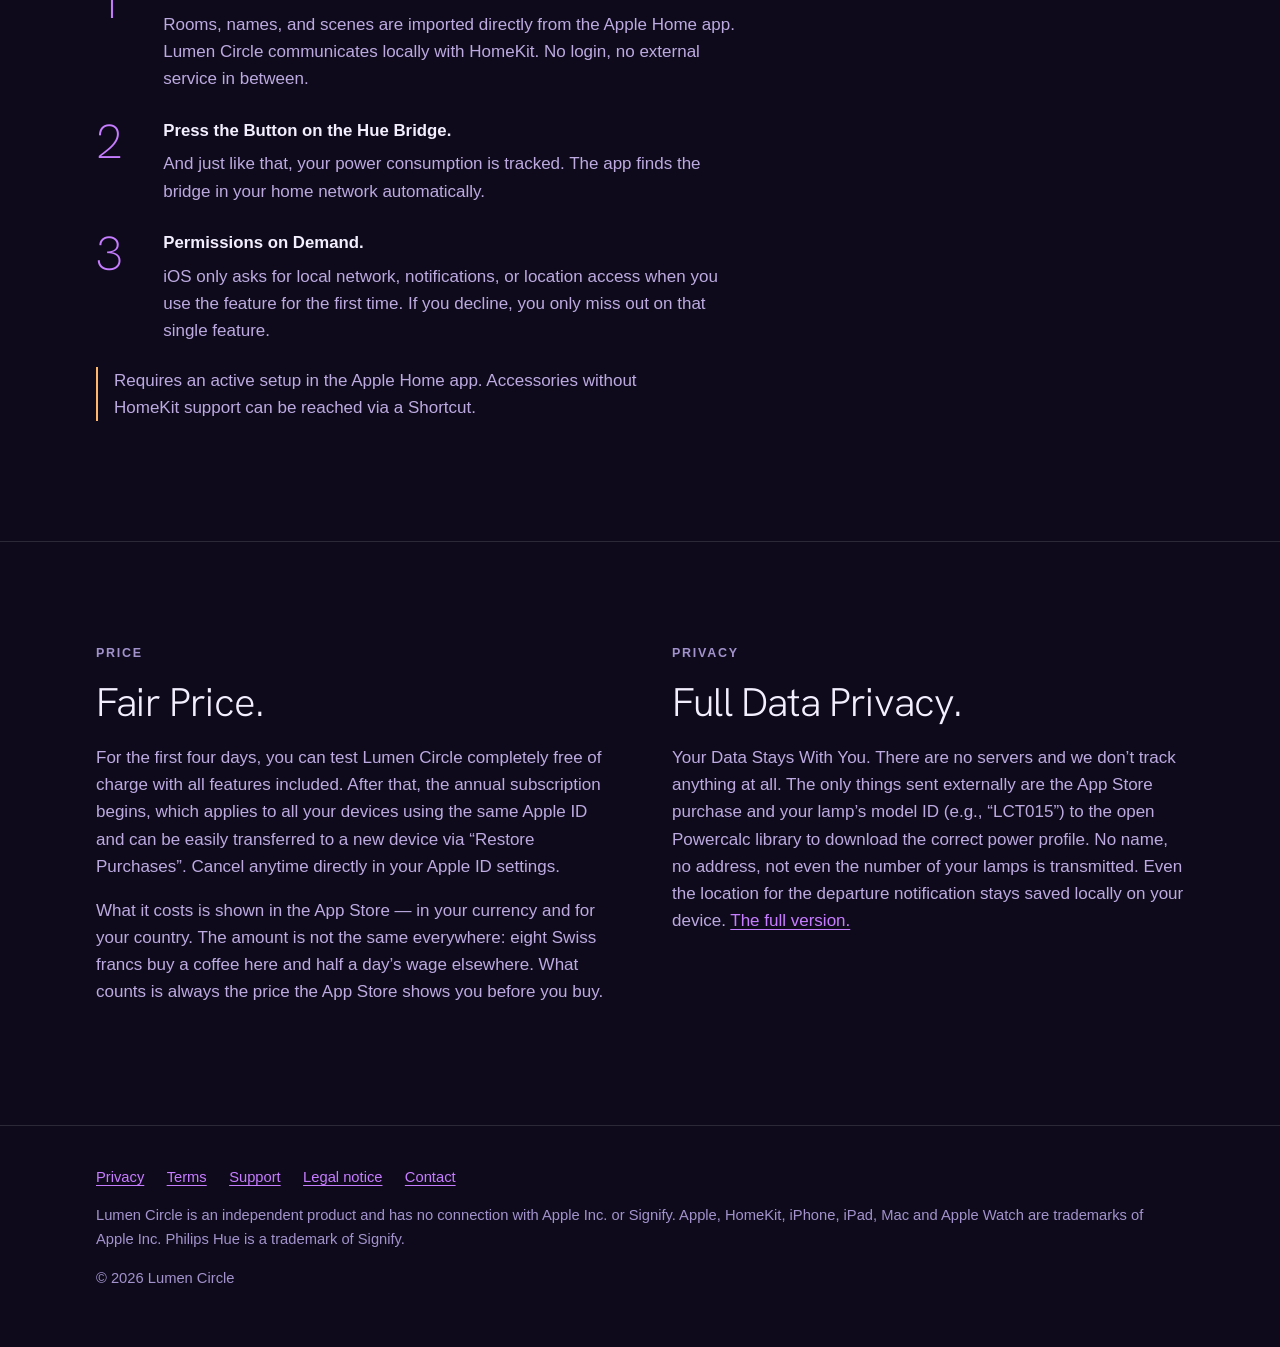
==== commit 0ae787e8: "Webseite: kein fester Preis mehr auf den Startseiten "CHF 8 im Jahr" stand als Versprechen im Kopf b" ====
--- a/en/index.html
+++ b/en/index.html
@@ -4,7 +4,7 @@
 <meta charset="utf-8">
 <meta name="viewport" content="width=device-width, initial-scale=1">
 <title>Lumen Circle — your home at a glance</title>
-<meta name="description" content="An iPad on the wall you can still read effortlessly from two metres away. The iPhone as a remote control, the Apple Watch as a precise dial, the Mac as a discreet window beside your work. For Apple Home and Philips Hue. CHF 8 a year, the first four days completely free.">
+<meta name="description" content="An iPad on the wall you can still read effortlessly from two metres away. The iPhone as a remote control, the Apple Watch as a precise dial, the Mac as a discreet window beside your work. For Apple Home and Philips Hue. The first four days completely free, then a yearly subscription.">
 <meta property="og:title" content="Lumen Circle — your home at a glance">
 <meta property="og:description" content="Rooms, not devices. Light with one ring. For Apple Home and Philips Hue, on iPad, iPhone, Apple Watch and Mac.">
 <meta property="og:type" content="website">
@@ -67,7 +67,7 @@
         your work.
       </p>
       <p class="price">
-        <strong>CHF 8 per year</strong>
+        <strong>A yearly subscription</strong>
         <span>the first four days are completely free</span>
       </p>
       <p class="small">
@@ -287,11 +287,17 @@
       <p class="eyebrow">Price</p>
       <h2 id="preis-titel">Fair Price.</h2>
       <p class="muted">
-        CHF 8 per year. For the first four days, you can test Lumen Circle
-        completely free of charge with all features included. After that, the
+        For the first four days, you can test Lumen Circle completely free of
+        charge with all features included. After that, the
         annual subscription begins, which applies to all your devices using the
         same Apple ID and can be easily transferred to a new device via
         “Restore Purchases”. Cancel anytime directly in your Apple ID settings.
+      </p>
+      <p class="muted">
+        What it costs is shown in the App Store — in your currency and for your
+        country. The amount is not the same everywhere: eight Swiss francs buy
+        a coffee here and half a day’s wage elsewhere. What counts is always
+        the price the App Store shows you before you buy.
       </p>
     </section>
     <section id="datenschutz" aria-labelledby="datenschutz-titel">
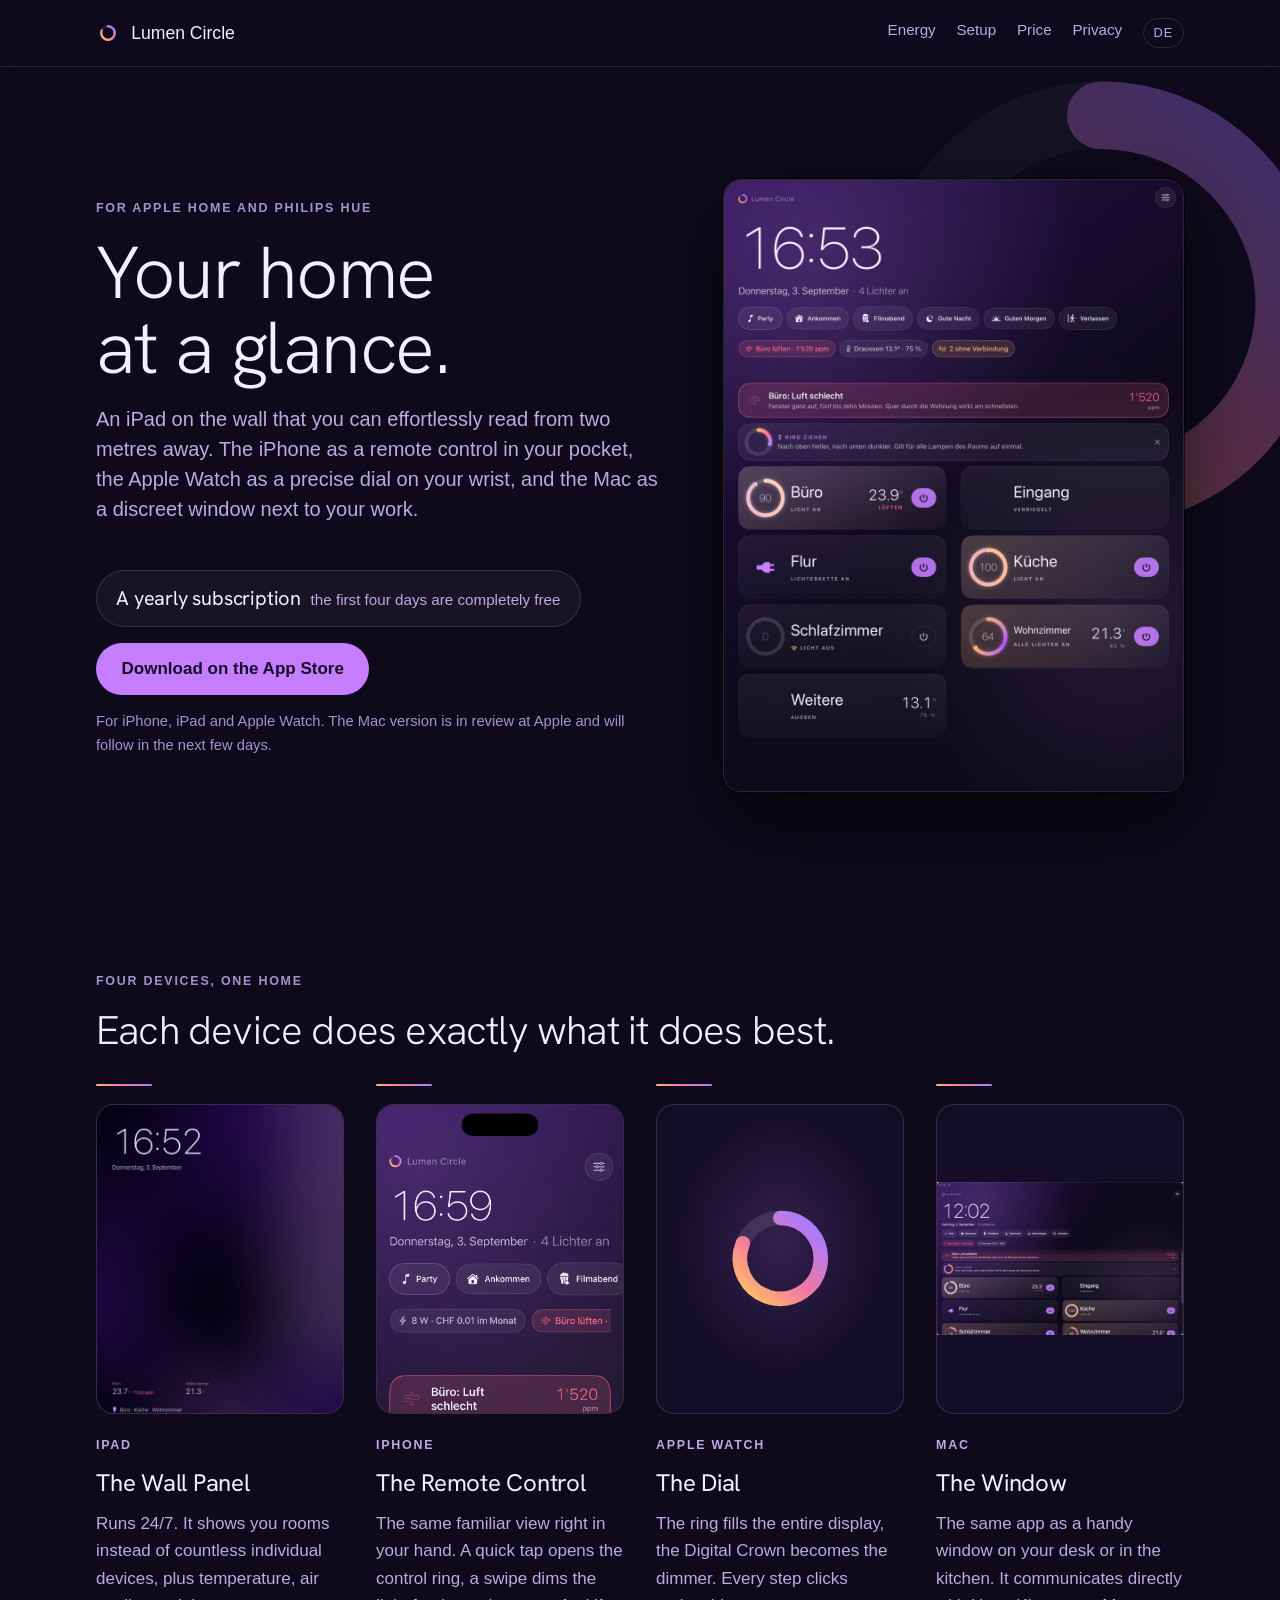
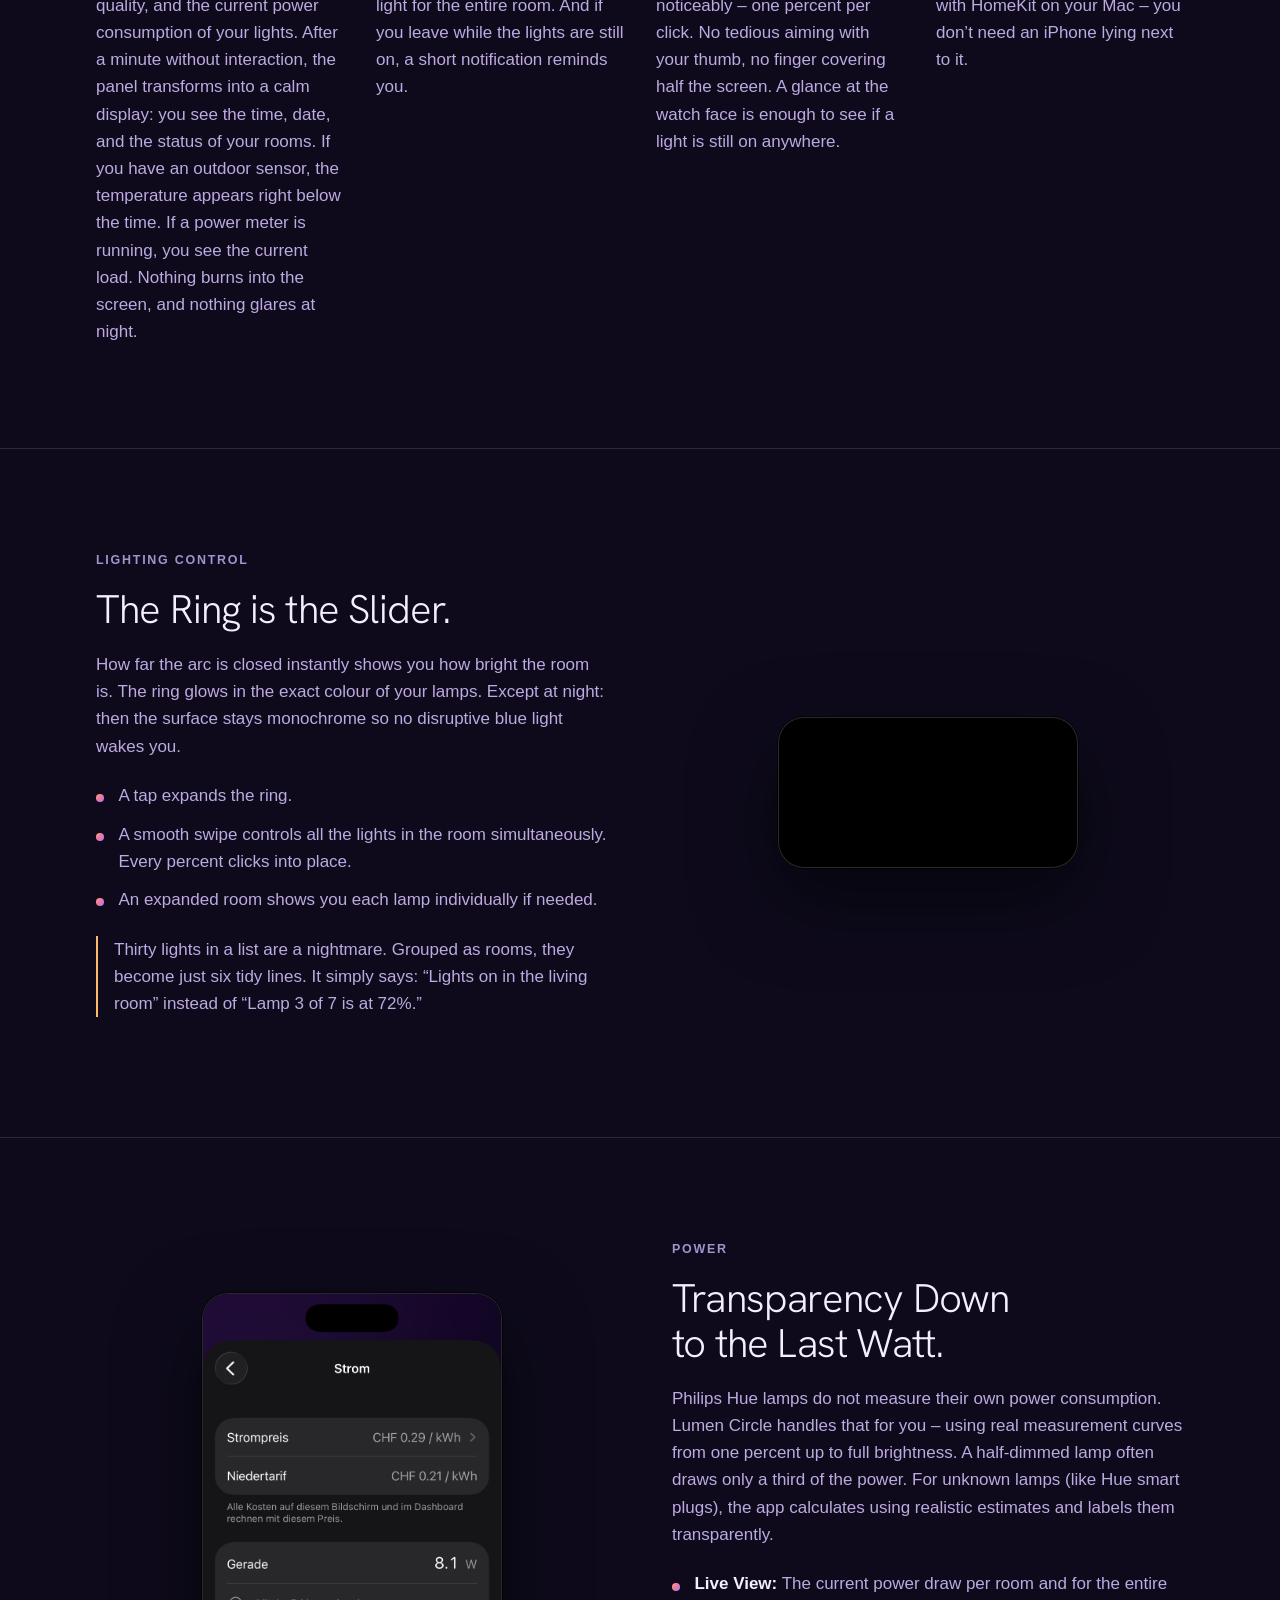
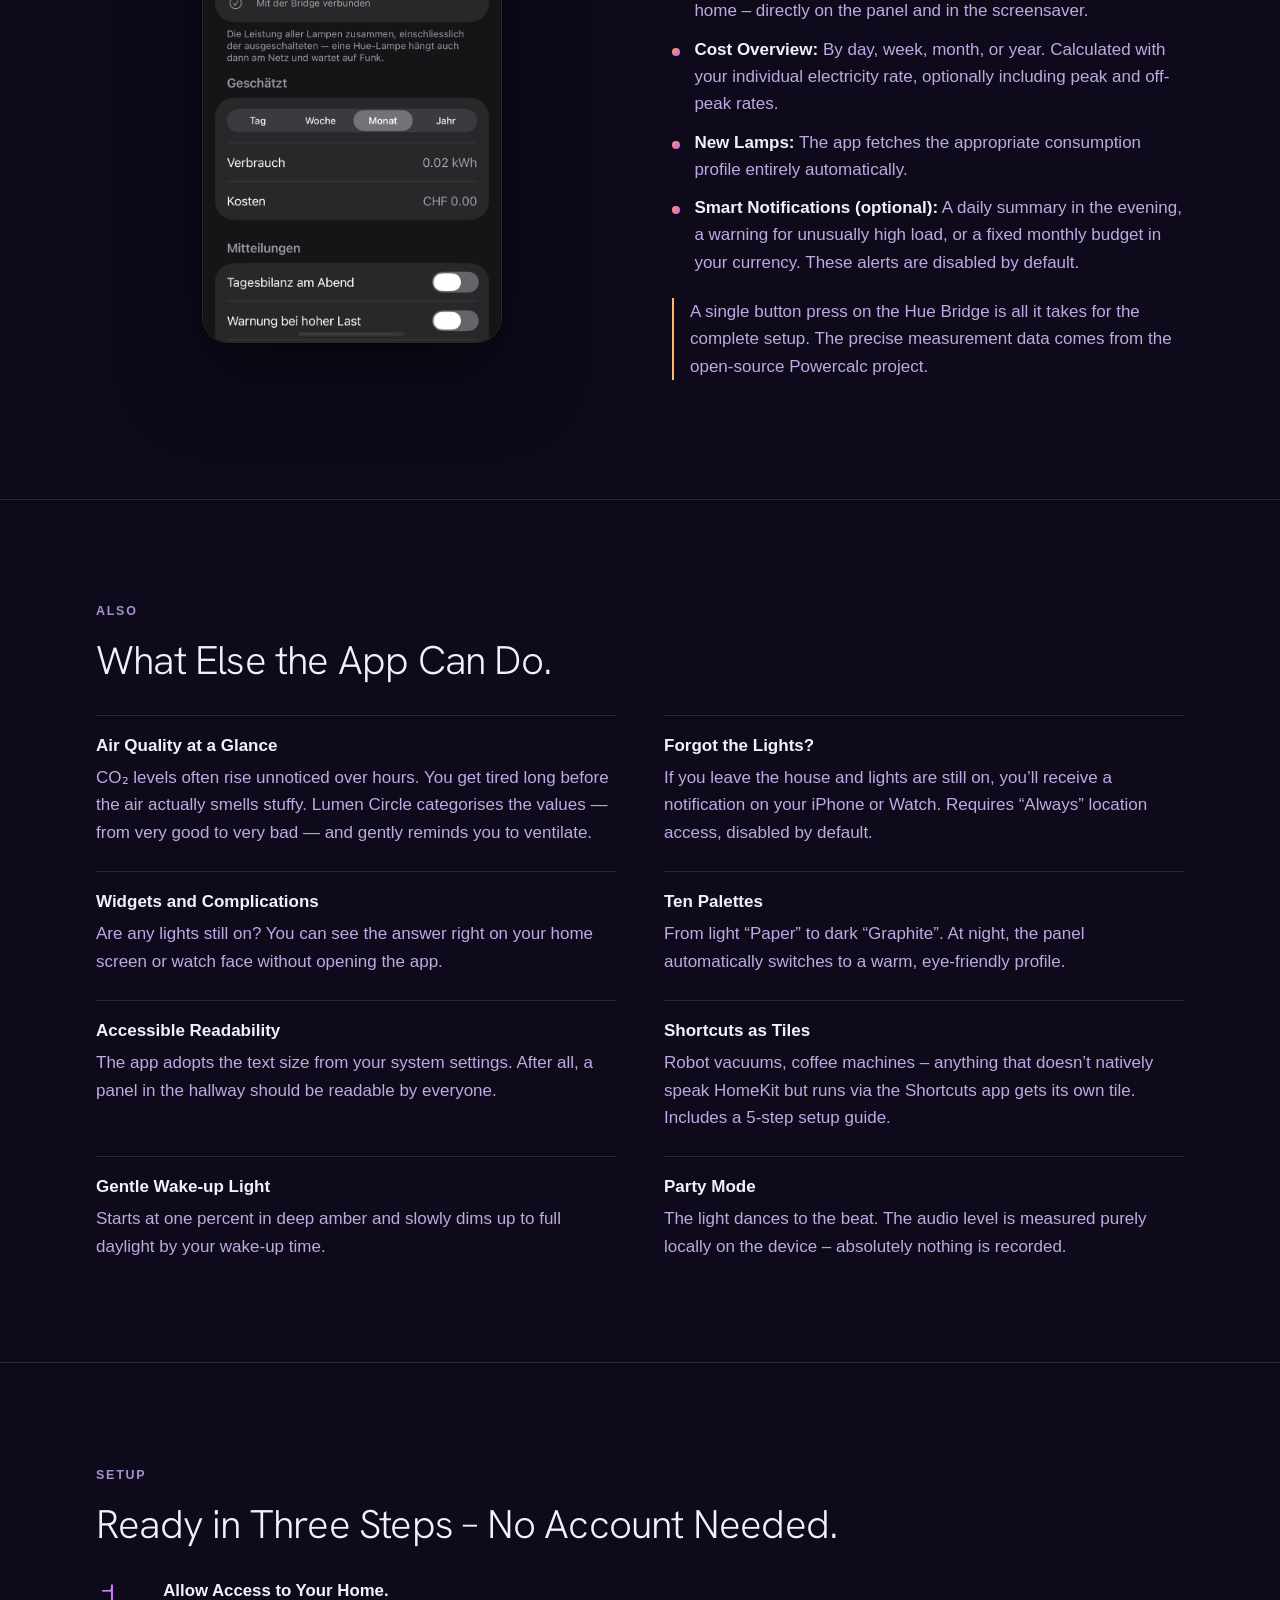
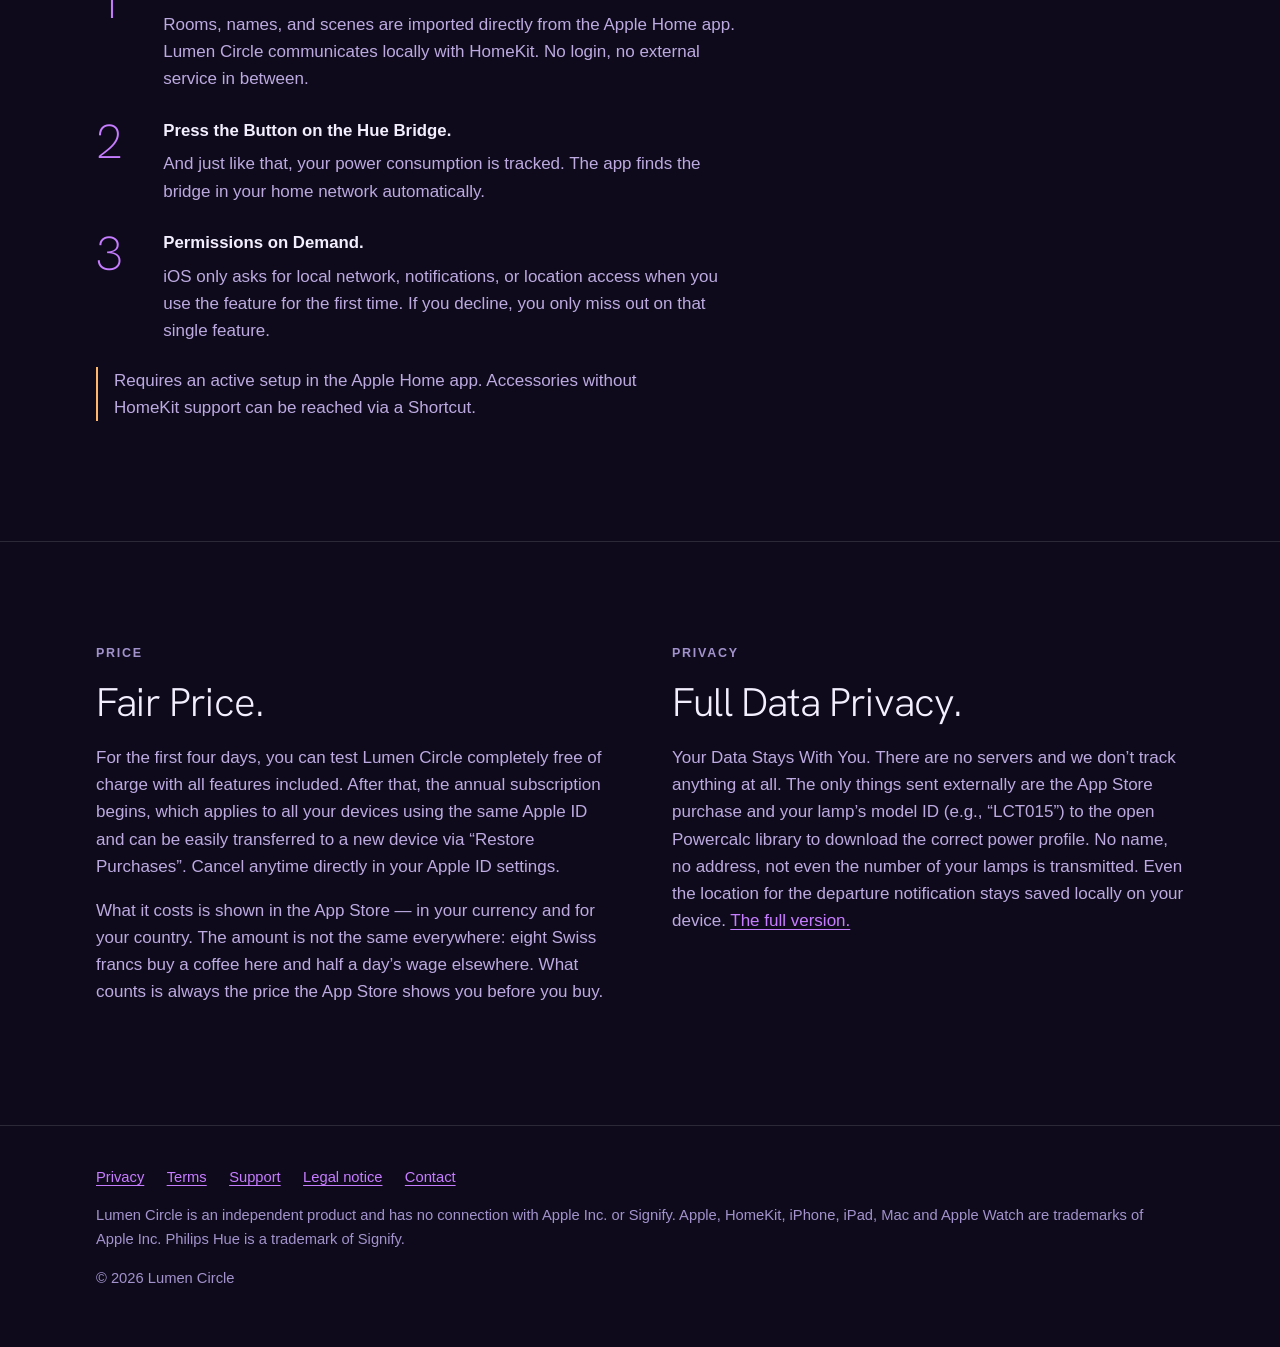
==== commit 5e4f69e5: "Startseite: der App Store ist offen Lumen Circle ist am 8. September fuer iOS freigegeben und steht " ====
--- a/en/index.html
+++ b/en/index.html
@@ -70,9 +70,12 @@
         <strong>A yearly subscription</strong>
         <span>the first four days are completely free</span>
       </p>
+      <p class="store-zeile">
+        <a class="store" href="https://apps.apple.com/app/id6808305525">Download on the App Store</a>
+      </p>
       <p class="small">
-        Not yet in the App Store. Once the app is approved, you’ll find the
-        link here.
+        For iPhone, iPad and Apple Watch. The Mac version is in review at Apple
+        and will follow in the next few days.
       </p>
     </div>
     <div class="device tablet">
--- a/styles.css
+++ b/styles.css
@@ -72,6 +72,29 @@
 .muted { color: var(--text-2); }
 .small { font-size: 0.92rem; color: var(--text-3); }
 
+/* App-Store-Verweis -------------------------------------------------------
+   Sieht aus wie „Abonnieren" in der App: eine gefuellte Pille im Signalton,
+   dunkle Schrift. Bewusst ohne Apples Abzeichen — wer das benutzt, muss ihr
+   Original nehmen, und ein nachgebautes waere eine Marke, die uns nicht
+   gehoert. */
+
+.store {
+  display: inline-flex; align-items: center;
+  padding: 0.8rem 1.6rem;
+  border-radius: 999px;
+  background: var(--signal);
+  color: var(--ink);
+  font-weight: 600;
+  text-decoration: none;
+  transition: background 0.2s ease, transform 0.2s ease;
+}
+.store:hover { background: var(--amber); color: var(--ink); }
+@media (prefers-reduced-motion: no-preference) {
+  .store:hover { transform: translateY(-1px); }
+}
+.store-zeile { margin: 0 0 0.9rem; }
+
+
 /* Kopf ------------------------------------------------------------------- */
 
 .top {
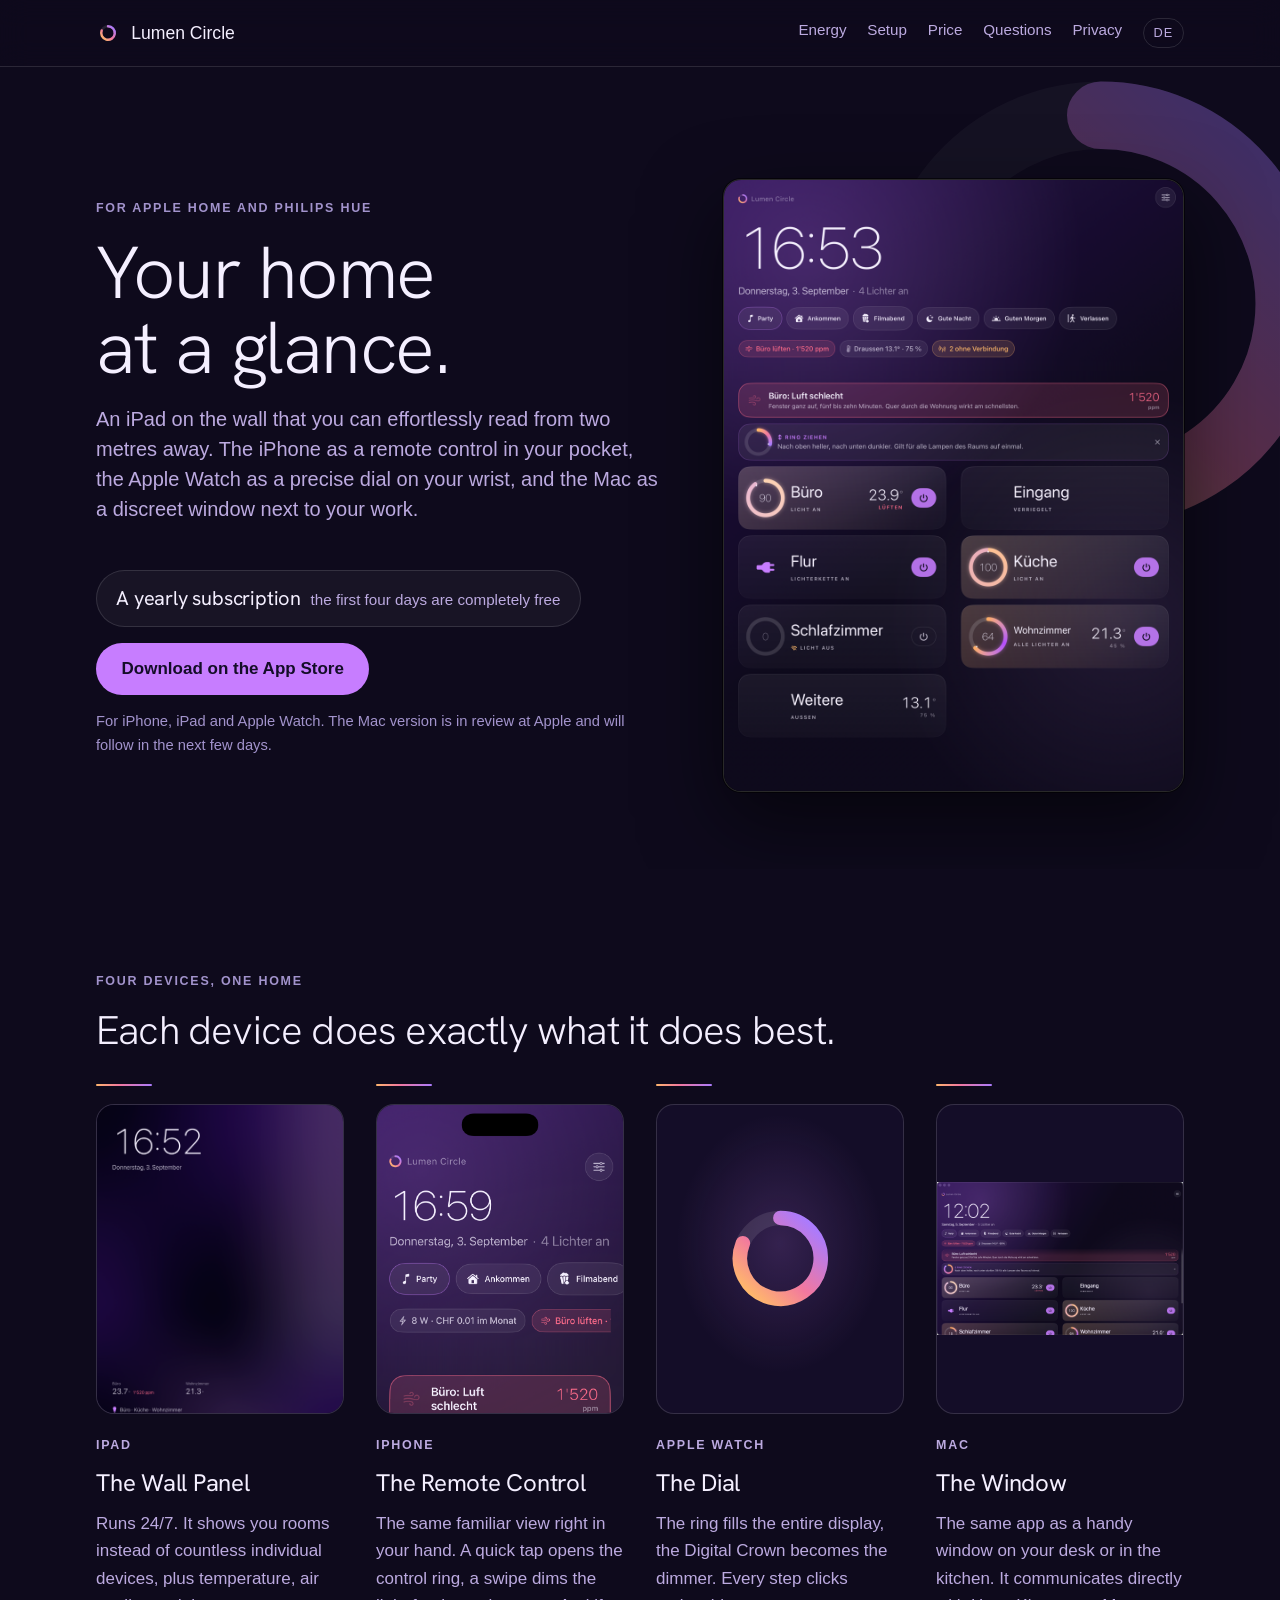
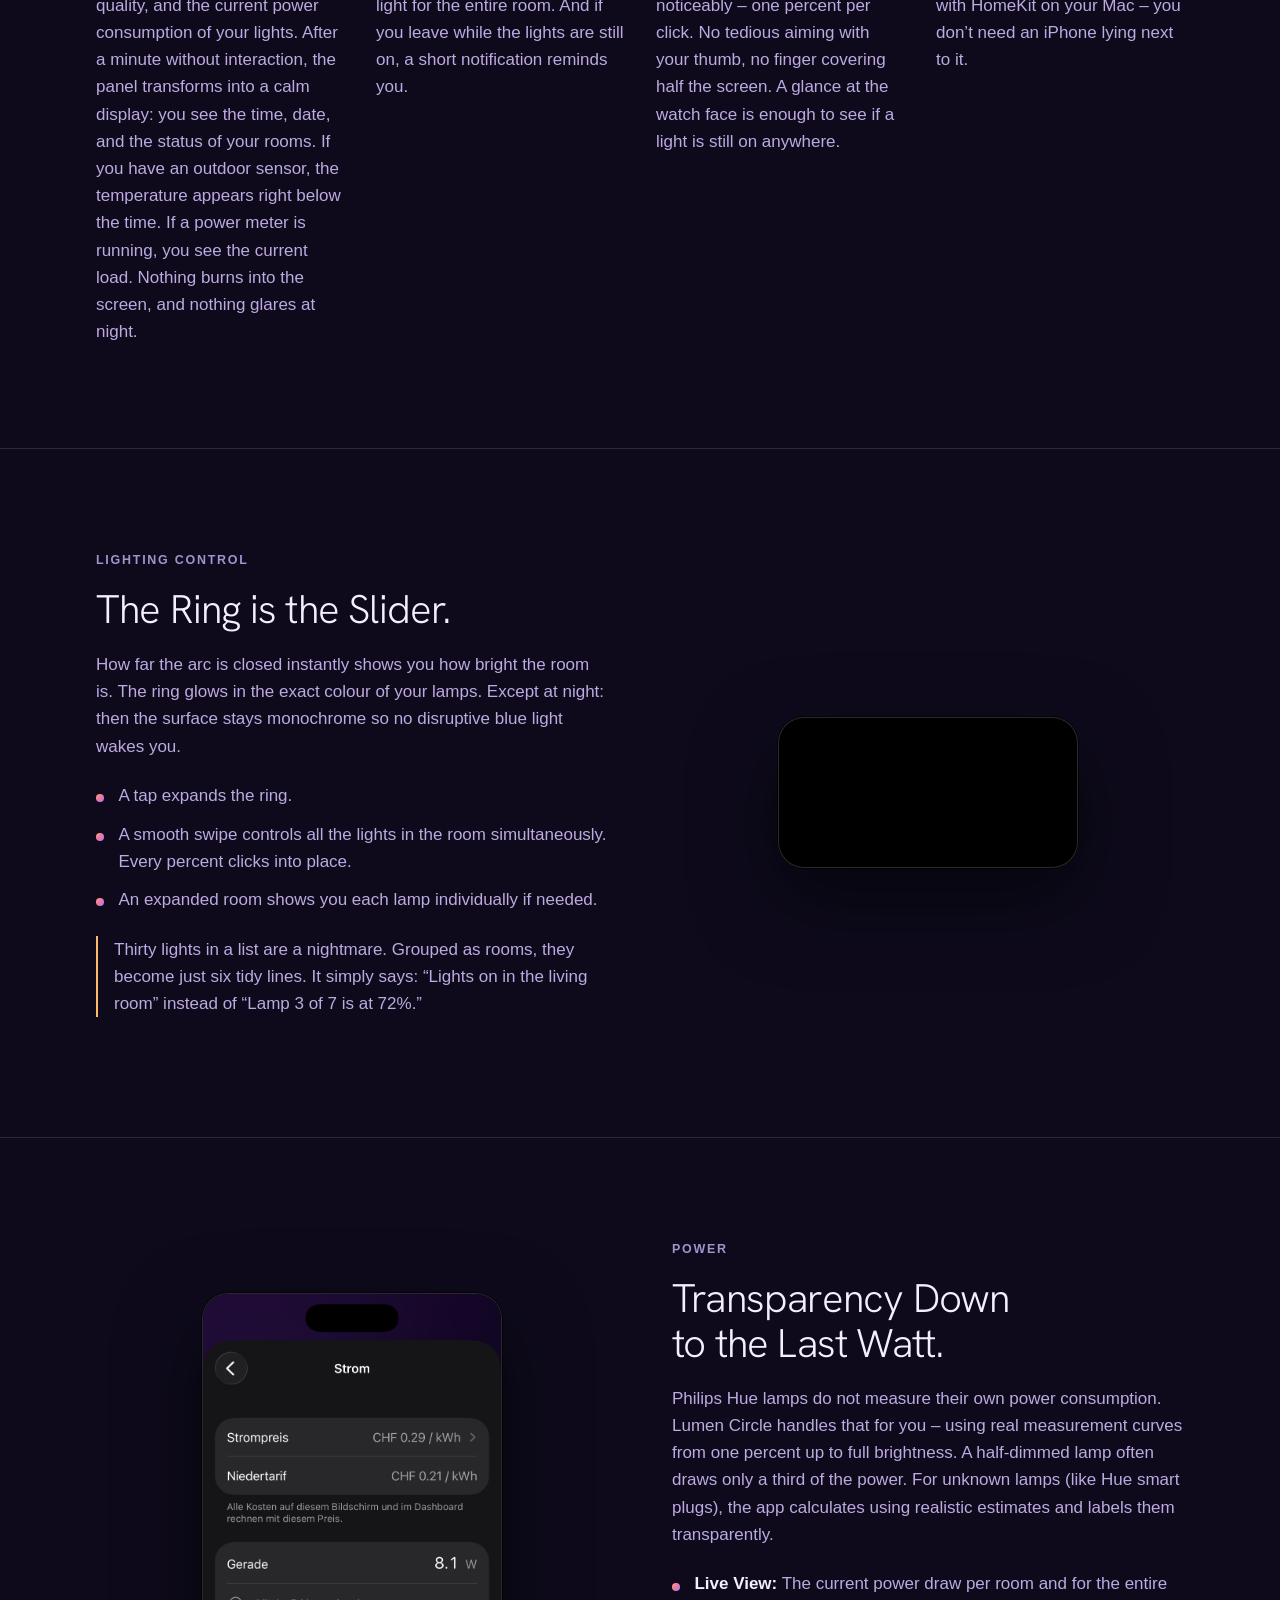
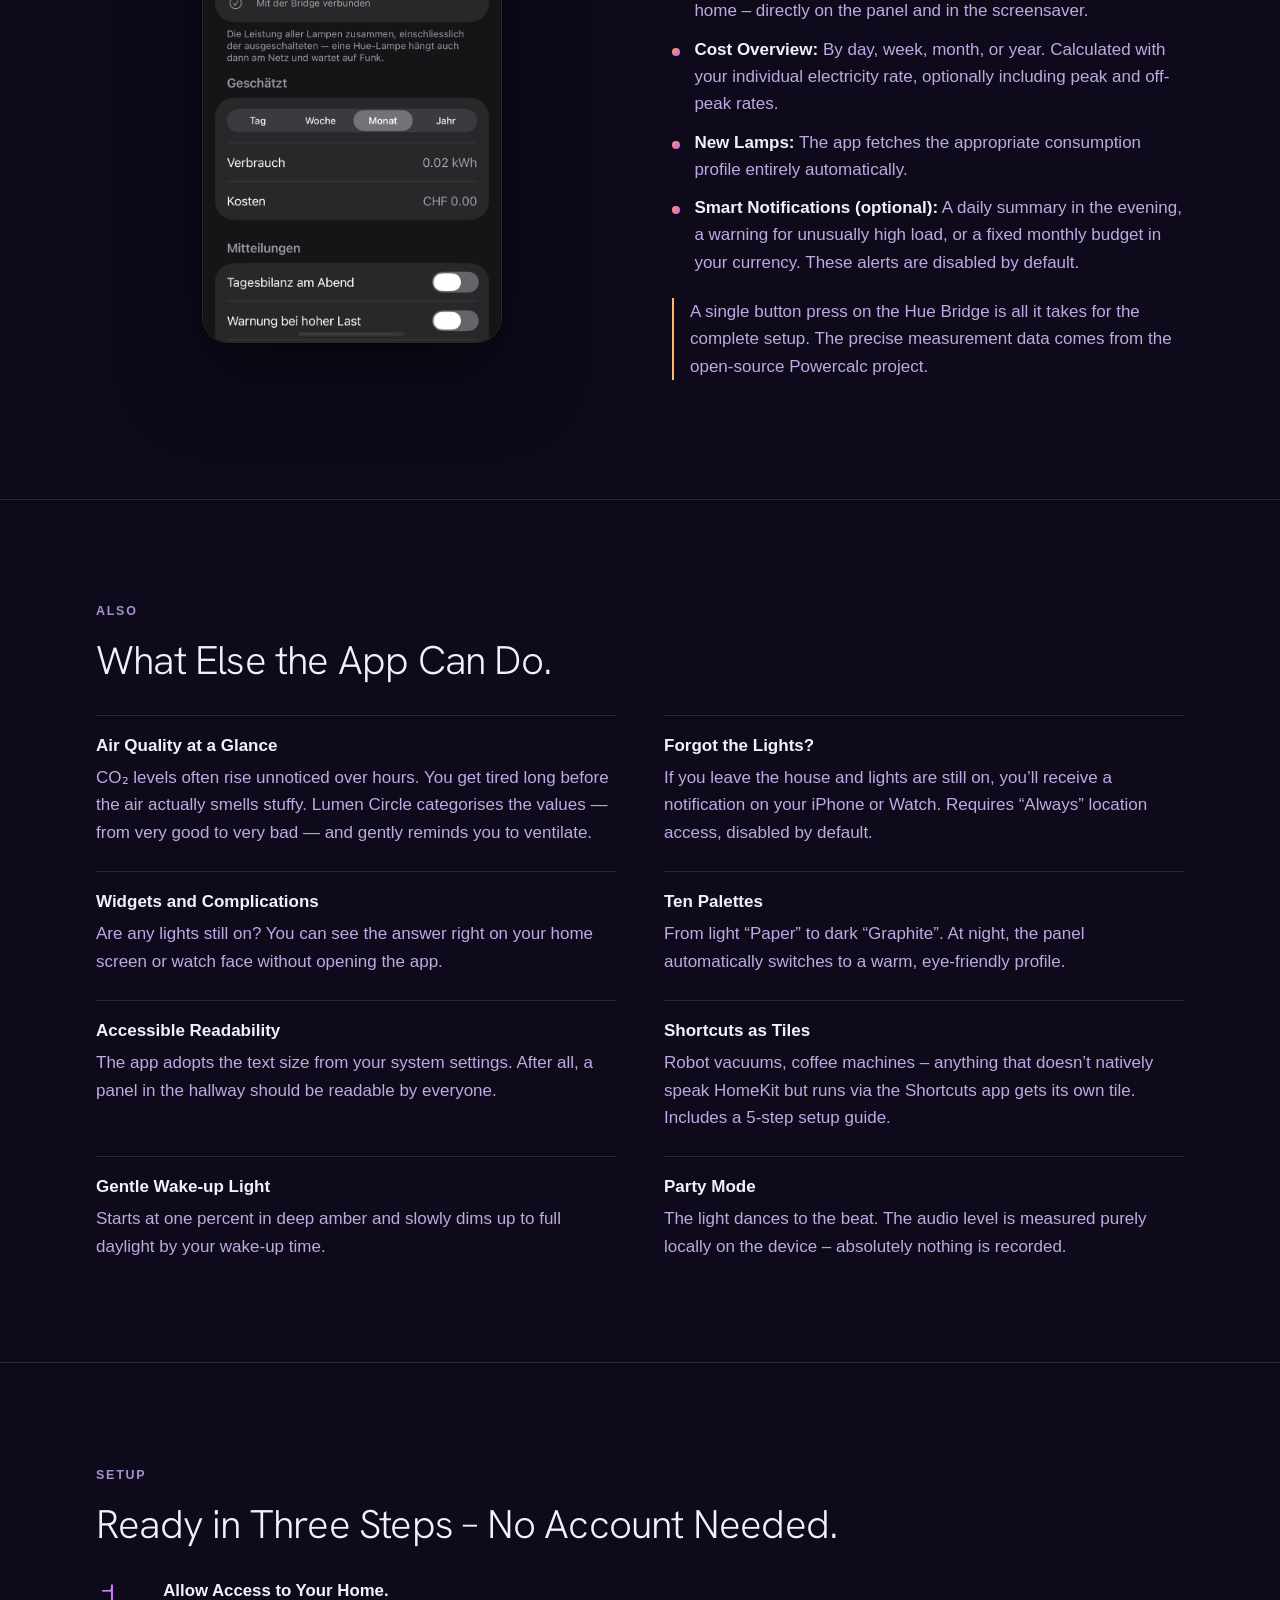
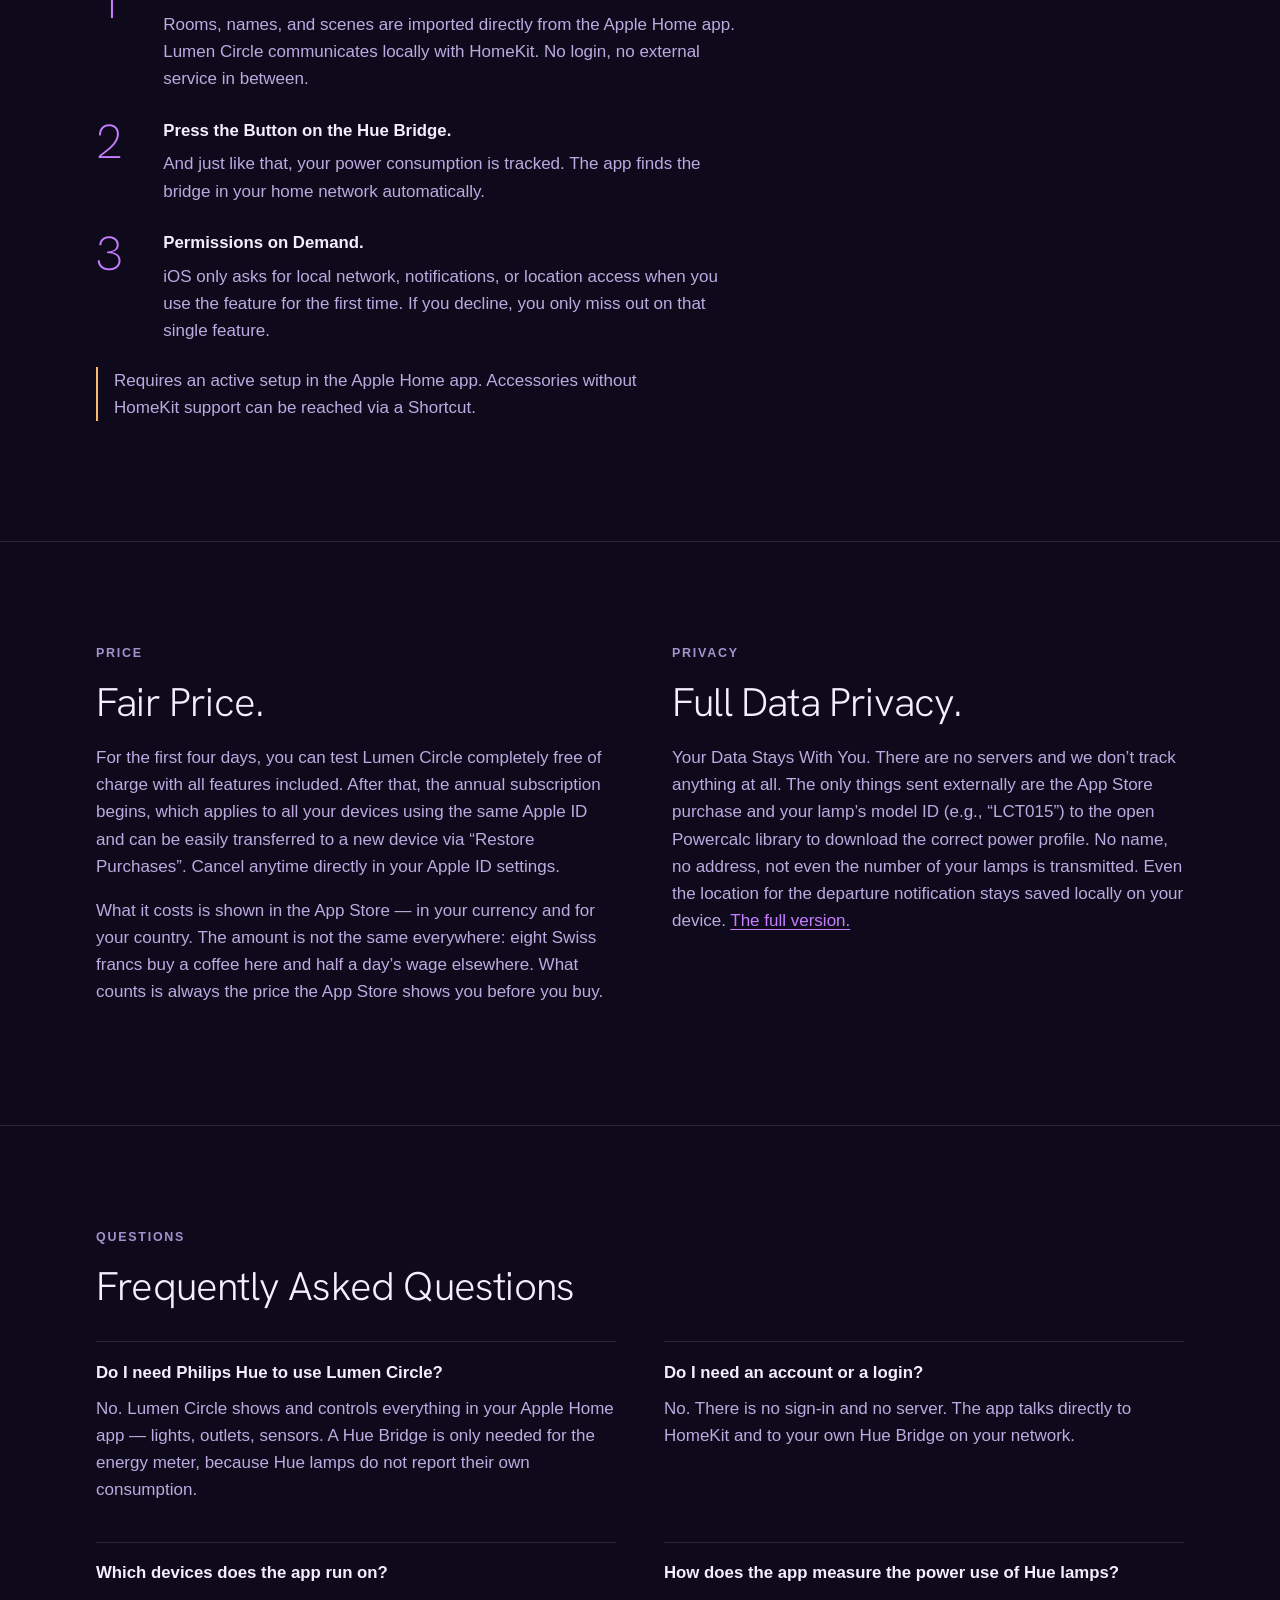
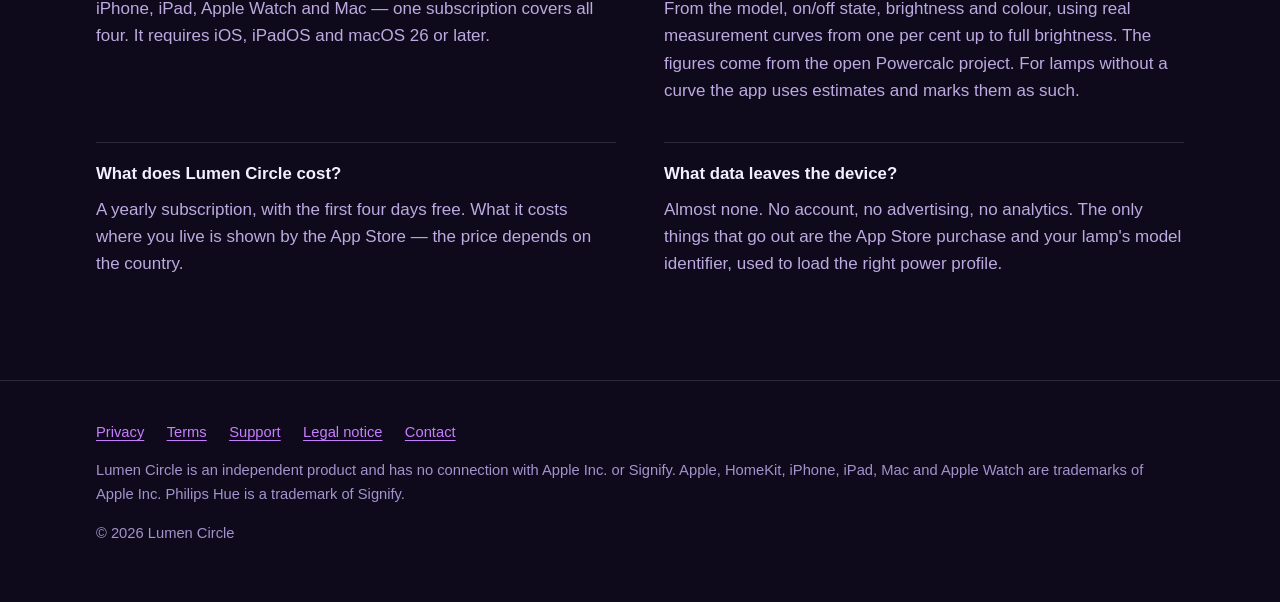
==== commit 700d8038: "Suchmaschinen: gefunden werden, ohne die Wohnadresse zu verraten Zwei Dinge, die zusammengehoeren.  " ====
--- a/en/index.html
+++ b/en/index.html
@@ -3,13 +3,24 @@
 <head>
 <meta charset="utf-8">
 <meta name="viewport" content="width=device-width, initial-scale=1">
-<title>Lumen Circle — your home at a glance</title>
-<meta name="description" content="An iPad on the wall you can still read effortlessly from two metres away. The iPhone as a remote control, the Apple Watch as a precise dial, the Mac as a discreet window beside your work. For Apple Home and Philips Hue. The first four days completely free, then a yearly subscription.">
-<meta property="og:title" content="Lumen Circle — your home at a glance">
-<meta property="og:description" content="Rooms, not devices. Light with one ring. For Apple Home and Philips Hue, on iPad, iPhone, Apple Watch and Mac.">
+<title>HomeKit Dashboard for iPad and Philips Hue — Lumen Circle</title>
+<meta name="description" content="Wall panel for Apple Home and Philips Hue: rooms instead of devices, light on a ring, live Hue power use. For iPad, iPhone, Apple Watch and Mac. Four days free.">
+<meta property="og:title" content="HomeKit Dashboard for iPad and Philips Hue — Lumen Circle">
+<meta property="og:description" content="Rooms, not devices. Light with one ring. The power your Hue lamps draw, live. For Apple Home and Philips Hue, on iPad, iPhone, Apple Watch and Mac.">
 <meta property="og:type" content="website">
 <meta property="og:url" content="https://lumencircle.ch/en/">
 <meta property="og:image" content="https://lumencircle.ch/assets/ipad.png">
+<meta property="og:site_name" content="Lumen Circle">
+<meta property="og:locale" content="en_US">
+<meta property="og:locale:alternate" content="de_CH">
+<meta property="og:image:alt" content="Lumen Circle on an iPad on the wall: a large clock, below it the rooms with their light rings.">
+<meta property="og:image:width" content="1032">
+<meta property="og:image:height" content="1376">
+<meta name="twitter:card" content="summary_large_image">
+<meta name="twitter:title" content="HomeKit Dashboard for iPad and Philips Hue — Lumen Circle">
+<meta name="twitter:description" content="Rooms, not devices. Light with one ring. The power your Hue lamps draw, live. For Apple Home and Philips Hue, on iPad, iPhone, Apple Watch and Mac.">
+<meta name="twitter:image" content="https://lumencircle.ch/assets/ipad.png">
+<meta name="apple-itunes-app" content="app-id=6808305525">
 <meta name="theme-color" content="#0e0a1c">
 <link rel="preconnect" href="https://fonts.googleapis.com">
 <link rel="preconnect" href="https://fonts.gstatic.com" crossorigin>
@@ -19,6 +30,98 @@
 <link rel="alternate" hreflang="x-default" href="https://lumencircle.ch/">
 <link rel="canonical" href="https://lumencircle.ch/en/">
 <link rel="stylesheet" href="../styles.css">
+<script type="application/ld+json">
+{
+ "@context": "https://schema.org",
+ "@type": "SoftwareApplication",
+ "name": "Lumen Circle",
+ "applicationCategory": "LifestyleApplication",
+ "applicationSubCategory": "Smart Home",
+ "operatingSystem": "iOS 26, iPadOS 26, macOS 26, watchOS 26",
+ "url": "https://lumencircle.ch/en/",
+ "downloadUrl": "https://apps.apple.com/app/id6808305525",
+ "installUrl": "https://apps.apple.com/app/id6808305525",
+ "inLanguage": [
+  "de",
+  "en"
+ ],
+ "image": "https://lumencircle.ch/assets/ipad.png",
+ "screenshot": [
+  "https://lumencircle.ch/assets/ipad.png",
+  "https://lumencircle.ch/assets/dashboard.png",
+  "https://lumencircle.ch/assets/strom.png"
+ ],
+ "featureList": [
+  "Wall panel for Apple Home on the iPad",
+  "Rooms instead of devices, controlled with one ring",
+  "Power use and running cost of Philips Hue lamps",
+  "Scenes, shortcuts and a wake light",
+  "Runs without an account and without third-party servers"
+ ],
+ "isAccessibleForFree": false,
+ "publisher": {
+  "@type": "Organization",
+  "name": "Lumen Circle",
+  "url": "https://lumencircle.ch/"
+ }
+}
+</script>
+<script type="application/ld+json">
+{
+ "@context": "https://schema.org",
+ "@type": "FAQPage",
+ "mainEntity": [
+  {
+   "@type": "Question",
+   "name": "Do I need Philips Hue to use Lumen Circle?",
+   "acceptedAnswer": {
+    "@type": "Answer",
+    "text": "No. Lumen Circle shows and controls everything in your Apple Home app — lights, outlets, sensors. A Hue Bridge is only needed for the energy meter, because Hue lamps do not report their own consumption."
+   }
+  },
+  {
+   "@type": "Question",
+   "name": "Do I need an account or a login?",
+   "acceptedAnswer": {
+    "@type": "Answer",
+    "text": "No. There is no sign-in and no server. The app talks directly to HomeKit and to your own Hue Bridge on your network."
+   }
+  },
+  {
+   "@type": "Question",
+   "name": "Which devices does the app run on?",
+   "acceptedAnswer": {
+    "@type": "Answer",
+    "text": "iPhone, iPad, Apple Watch and Mac — one subscription covers all four. It requires iOS, iPadOS and macOS 26 or later."
+   }
+  },
+  {
+   "@type": "Question",
+   "name": "How does the app measure the power use of Hue lamps?",
+   "acceptedAnswer": {
+    "@type": "Answer",
+    "text": "From the model, on/off state, brightness and colour, using real measurement curves from one per cent up to full brightness. The figures come from the open Powercalc project. For lamps without a curve the app uses estimates and marks them as such."
+   }
+  },
+  {
+   "@type": "Question",
+   "name": "What does Lumen Circle cost?",
+   "acceptedAnswer": {
+    "@type": "Answer",
+    "text": "A yearly subscription, with the first four days free. What it costs where you live is shown by the App Store — the price depends on the country."
+   }
+  },
+  {
+   "@type": "Question",
+   "name": "What data leaves the device?",
+   "acceptedAnswer": {
+    "@type": "Answer",
+    "text": "Almost none. No account, no advertising, no analytics. The only things that go out are the App Store purchase and your lamp's model identifier, used to load the right power profile."
+   }
+  }
+ ]
+}
+</script>
 </head>
 <body>
 
@@ -46,6 +149,7 @@
       <a href="#strom">Energy</a>
       <a href="#einrichten">Setup</a>
       <a href="#preis">Price</a>
+      <a href="#fragen">Questions</a>
       <a href="privacy.html">Privacy</a>
       <a class="lang" href="../index.html" hreflang="de" lang="de">DE</a>
     </nav>
@@ -319,6 +423,40 @@
   </div>
 </div>
 
+
+<section class="section" id="fragen" aria-labelledby="fragen-titel">
+  <div class="wrap">
+    <p class="eyebrow">Questions</p>
+    <h2 id="fragen-titel">Frequently Asked Questions</h2>
+    <div class="fragen">
+      <div class="frage">
+        <h3>Do I need Philips Hue to use Lumen Circle?</h3>
+        <p>No. Lumen Circle shows and controls everything in your Apple Home app — lights, outlets, sensors. A Hue Bridge is only needed for the energy meter, because Hue lamps do not report their own consumption.</p>
+      </div>
+      <div class="frage">
+        <h3>Do I need an account or a login?</h3>
+        <p>No. There is no sign-in and no server. The app talks directly to HomeKit and to your own Hue Bridge on your network.</p>
+      </div>
+      <div class="frage">
+        <h3>Which devices does the app run on?</h3>
+        <p>iPhone, iPad, Apple Watch and Mac — one subscription covers all four. It requires iOS, iPadOS and macOS 26 or later.</p>
+      </div>
+      <div class="frage">
+        <h3>How does the app measure the power use of Hue lamps?</h3>
+        <p>From the model, on/off state, brightness and colour, using real measurement curves from one per cent up to full brightness. The figures come from the open Powercalc project. For lamps without a curve the app uses estimates and marks them as such.</p>
+      </div>
+      <div class="frage">
+        <h3>What does Lumen Circle cost?</h3>
+        <p>A yearly subscription, with the first four days free. What it costs where you live is shown by the App Store — the price depends on the country.</p>
+      </div>
+      <div class="frage">
+        <h3>What data leaves the device?</h3>
+        <p>Almost none. No account, no advertising, no analytics. The only things that go out are the App Store purchase and your lamp's model identifier, used to load the right power profile.</p>
+      </div>
+    </div>
+  </div>
+</section>
+
 </main>
 
 <footer>
--- a/styles.css
+++ b/styles.css
@@ -277,6 +277,17 @@
 }
 .steps p { margin: 0.35rem 0 0; color: var(--text-2); }
 
+/* Häufige Fragen ----------------------------------------------------------
+   Zwei Spalten, sobald Platz ist. Jede Frage bekommt eine dünne Linie oben —
+   dasselbe Mittel wie bei den vier Geräte-Welten, damit der Abschnitt nicht
+   nach angeklebtem SEO-Text aussieht, sondern zur Seite gehört. */
+
+.fragen { display: grid; gap: 2rem; grid-template-columns: 1fr; margin-top: 2rem; }
+@media (min-width: 52rem) { .fragen { grid-template-columns: 1fr 1fr; gap: 2.4rem 3rem; } }
+.frage { padding-top: 1.1rem; border-top: 1px solid var(--rule); }
+.frage h3 { margin-bottom: 0.5rem; }
+.frage p { margin: 0; color: var(--text-2); max-width: 34rem; }
+
 .split { display: grid; gap: 3rem; grid-template-columns: 1fr; }
 @media (min-width: 52rem) { .split { grid-template-columns: 1fr 1fr; gap: 4rem; } }
 
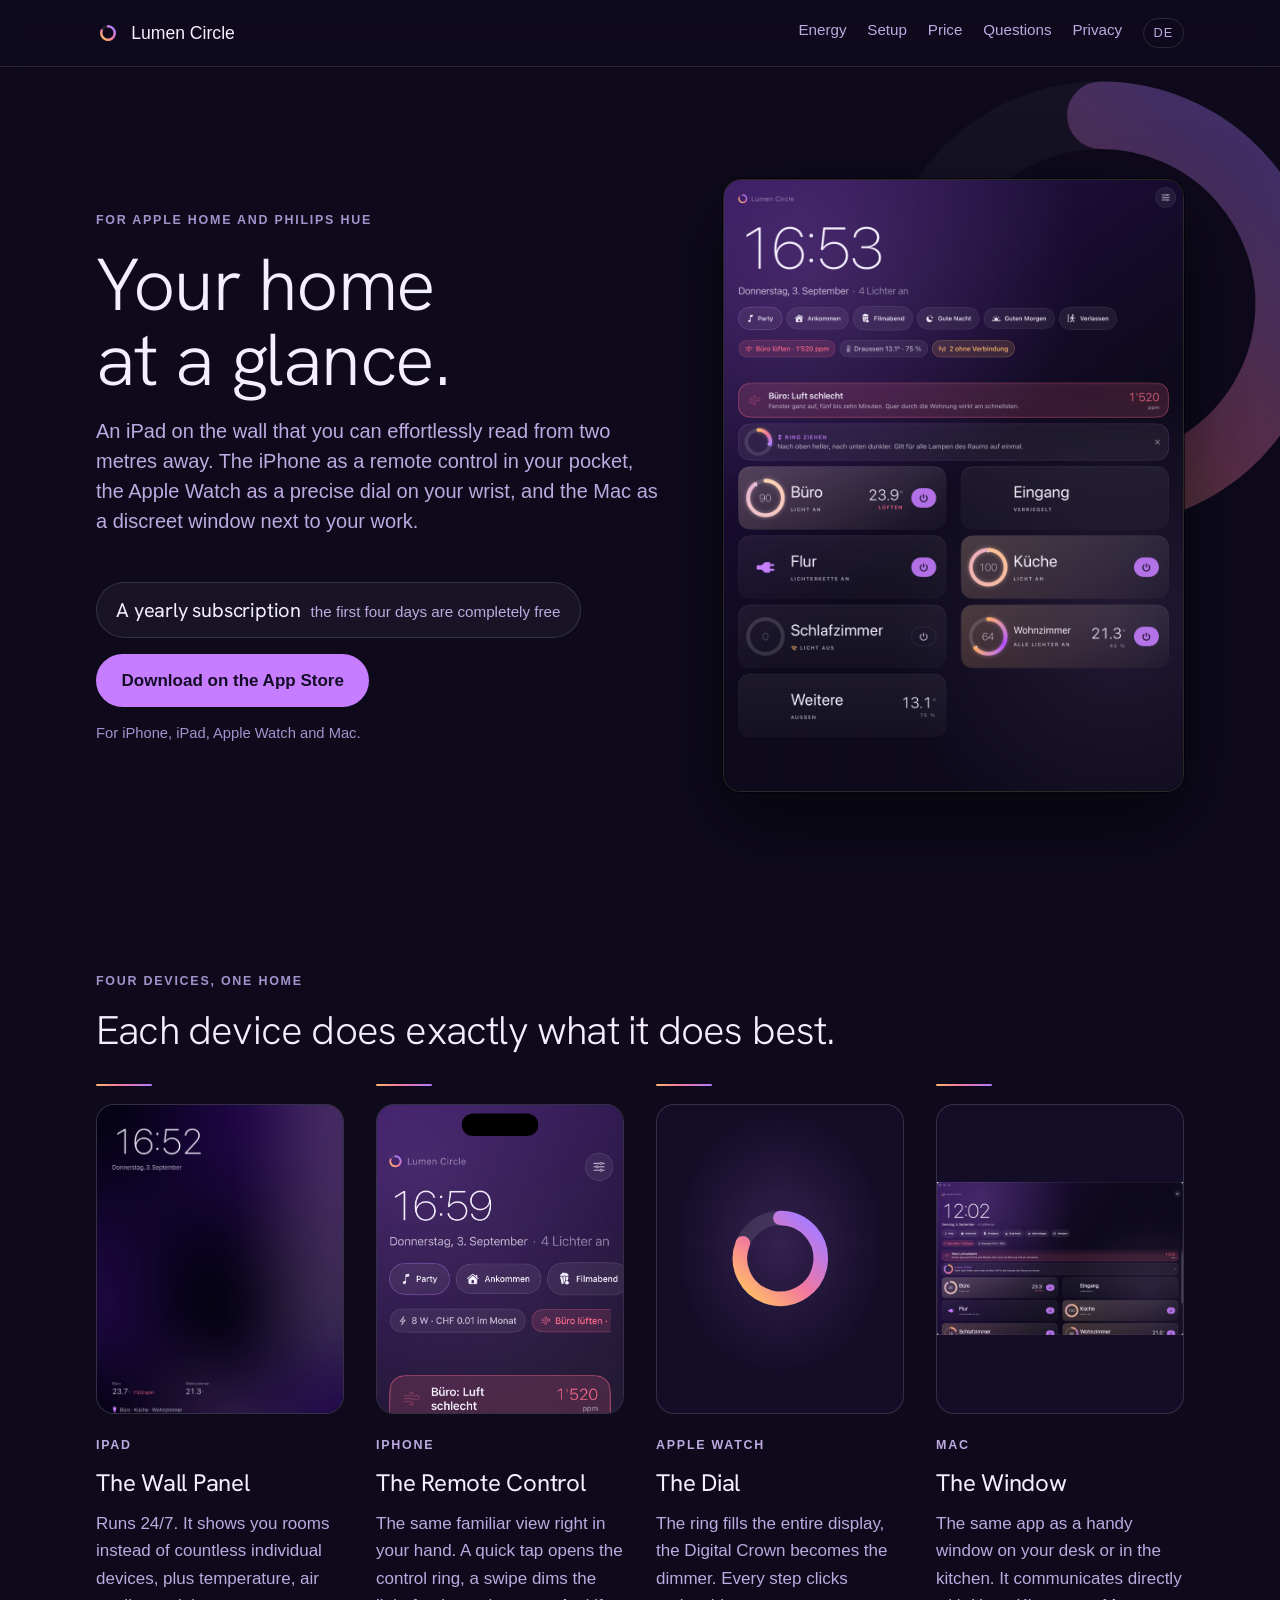
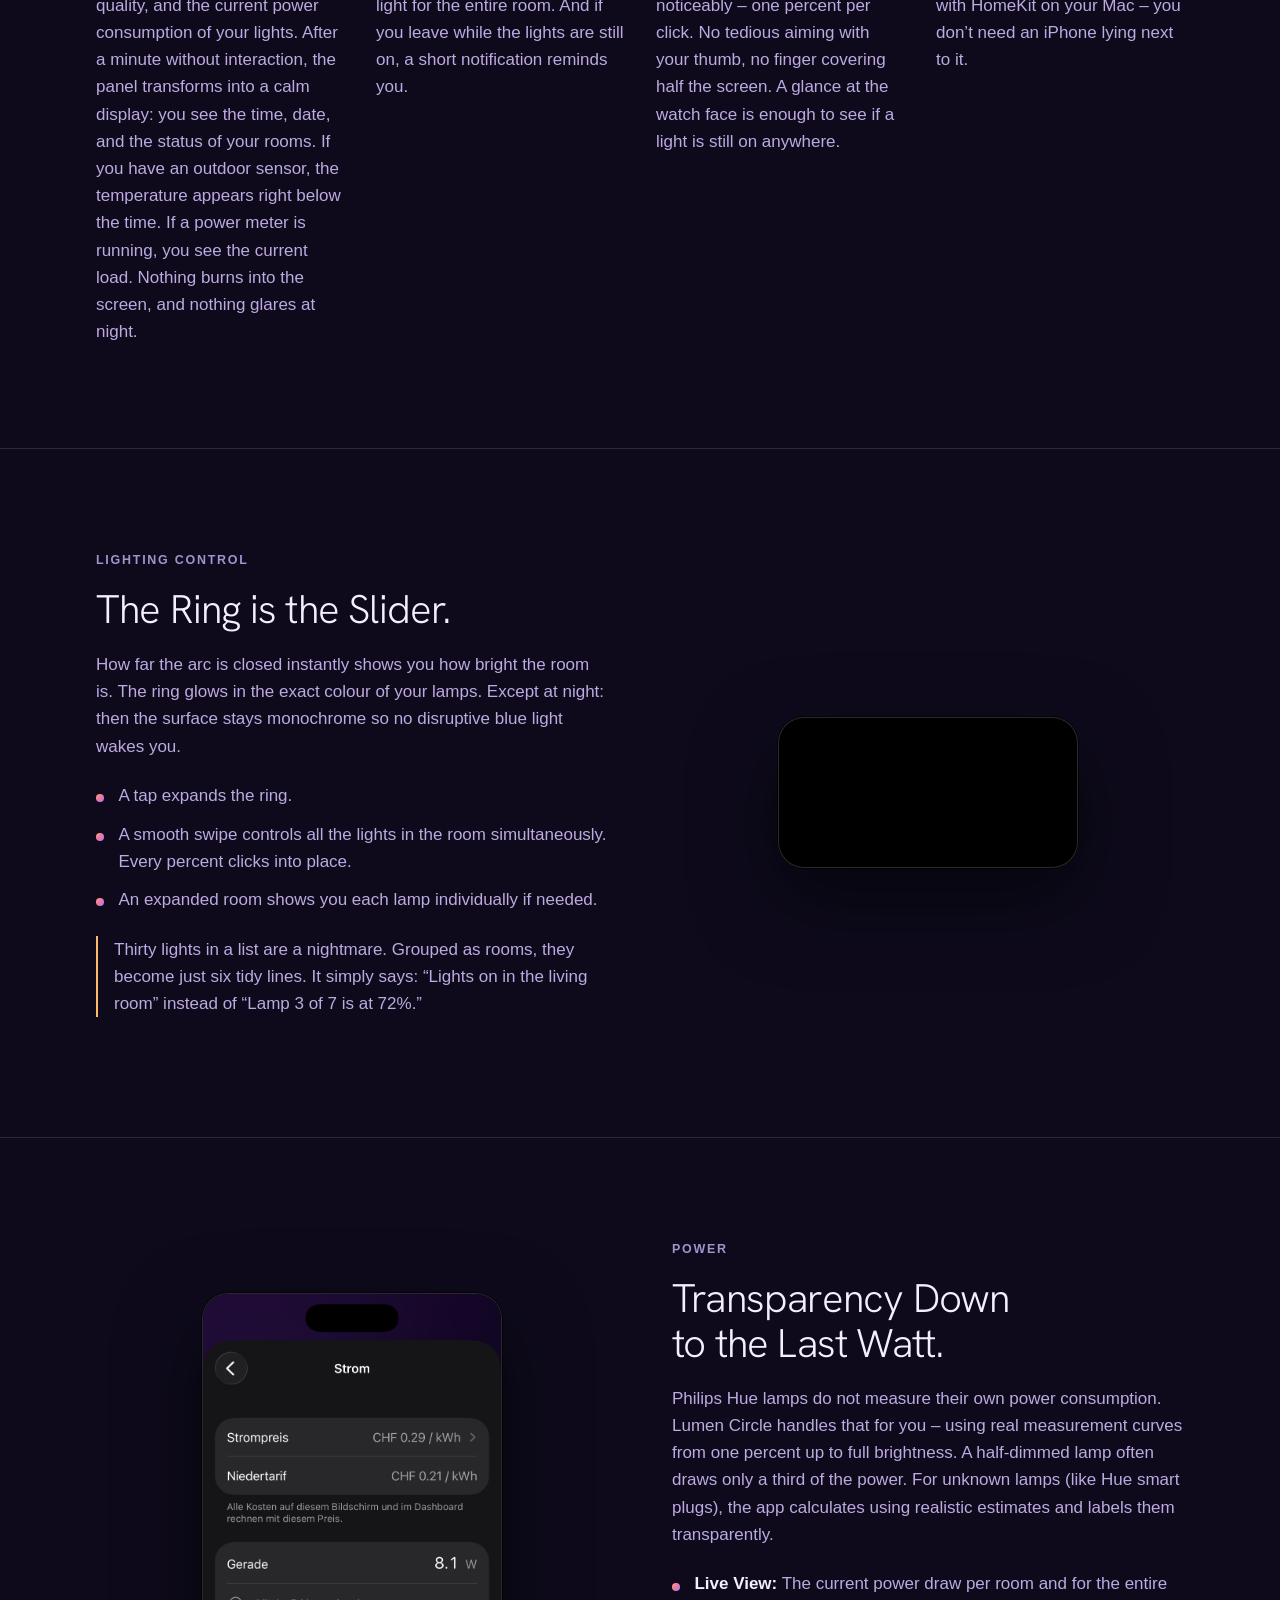
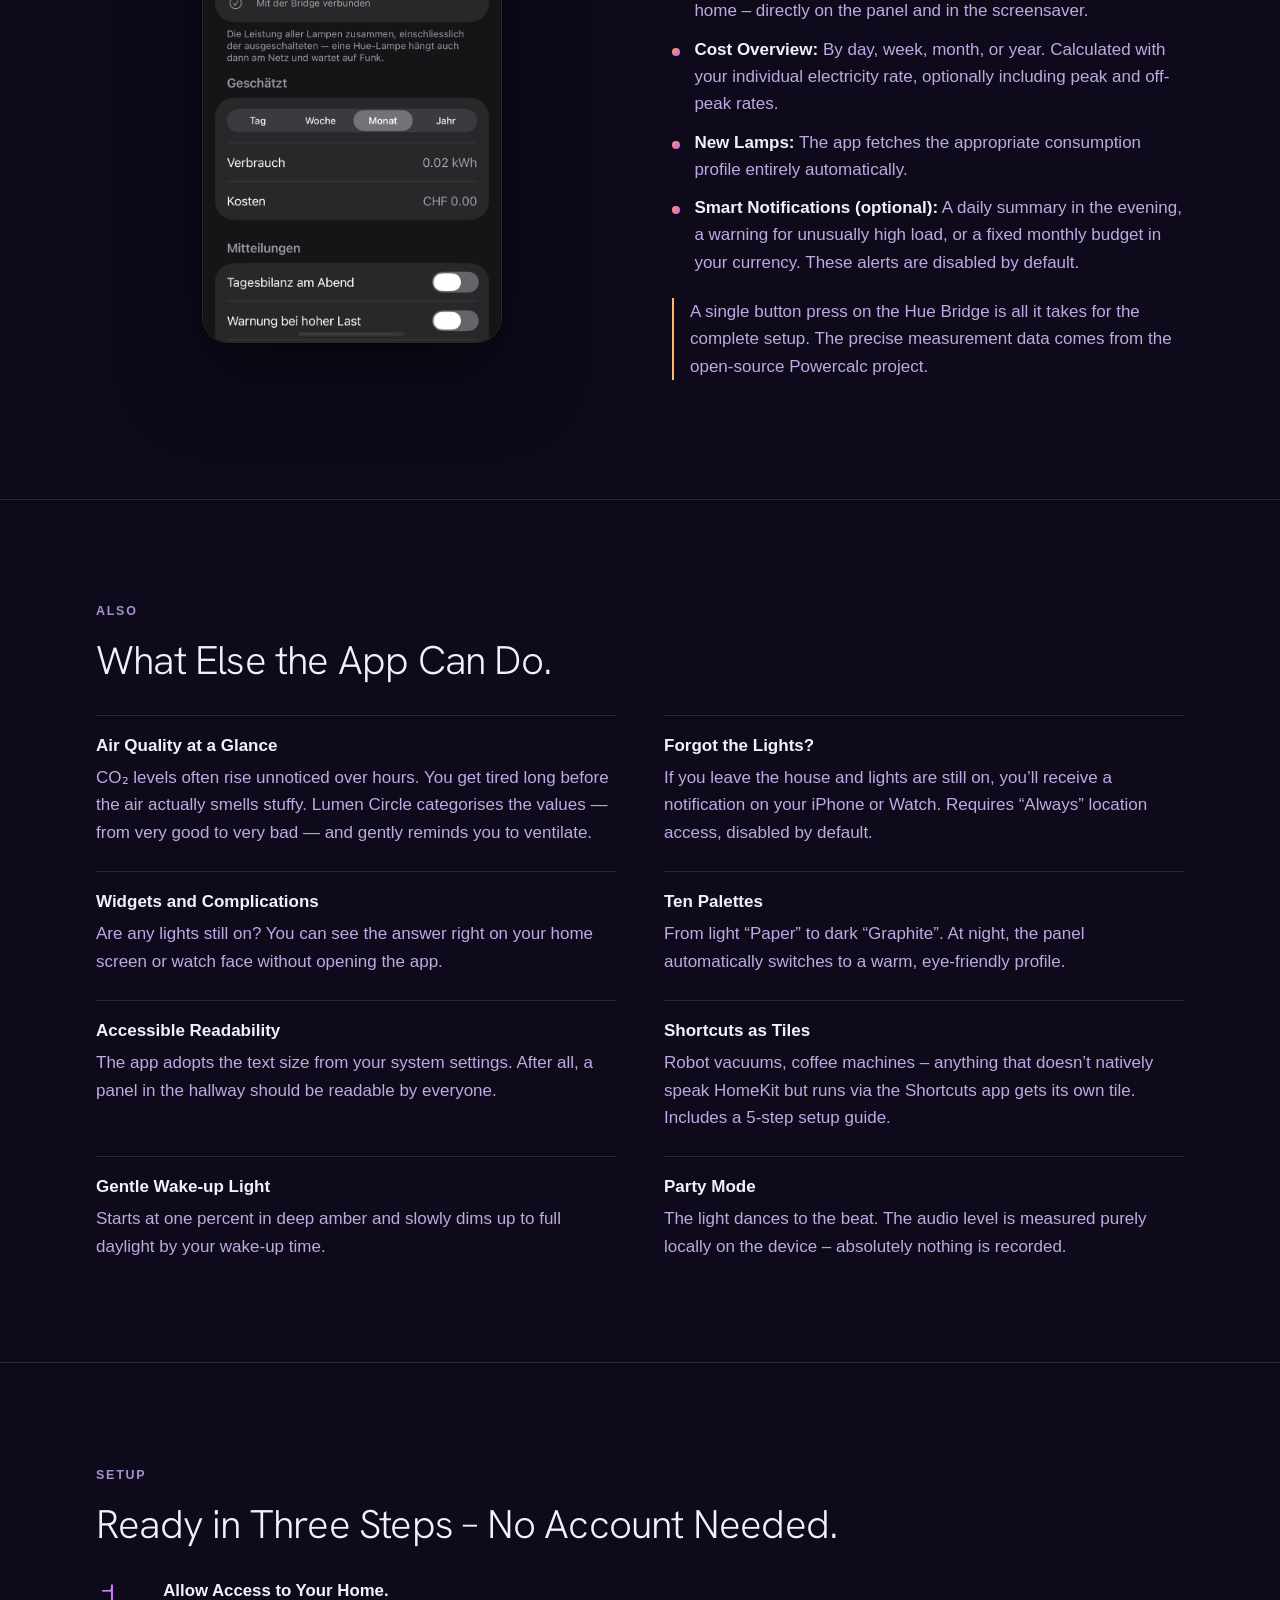
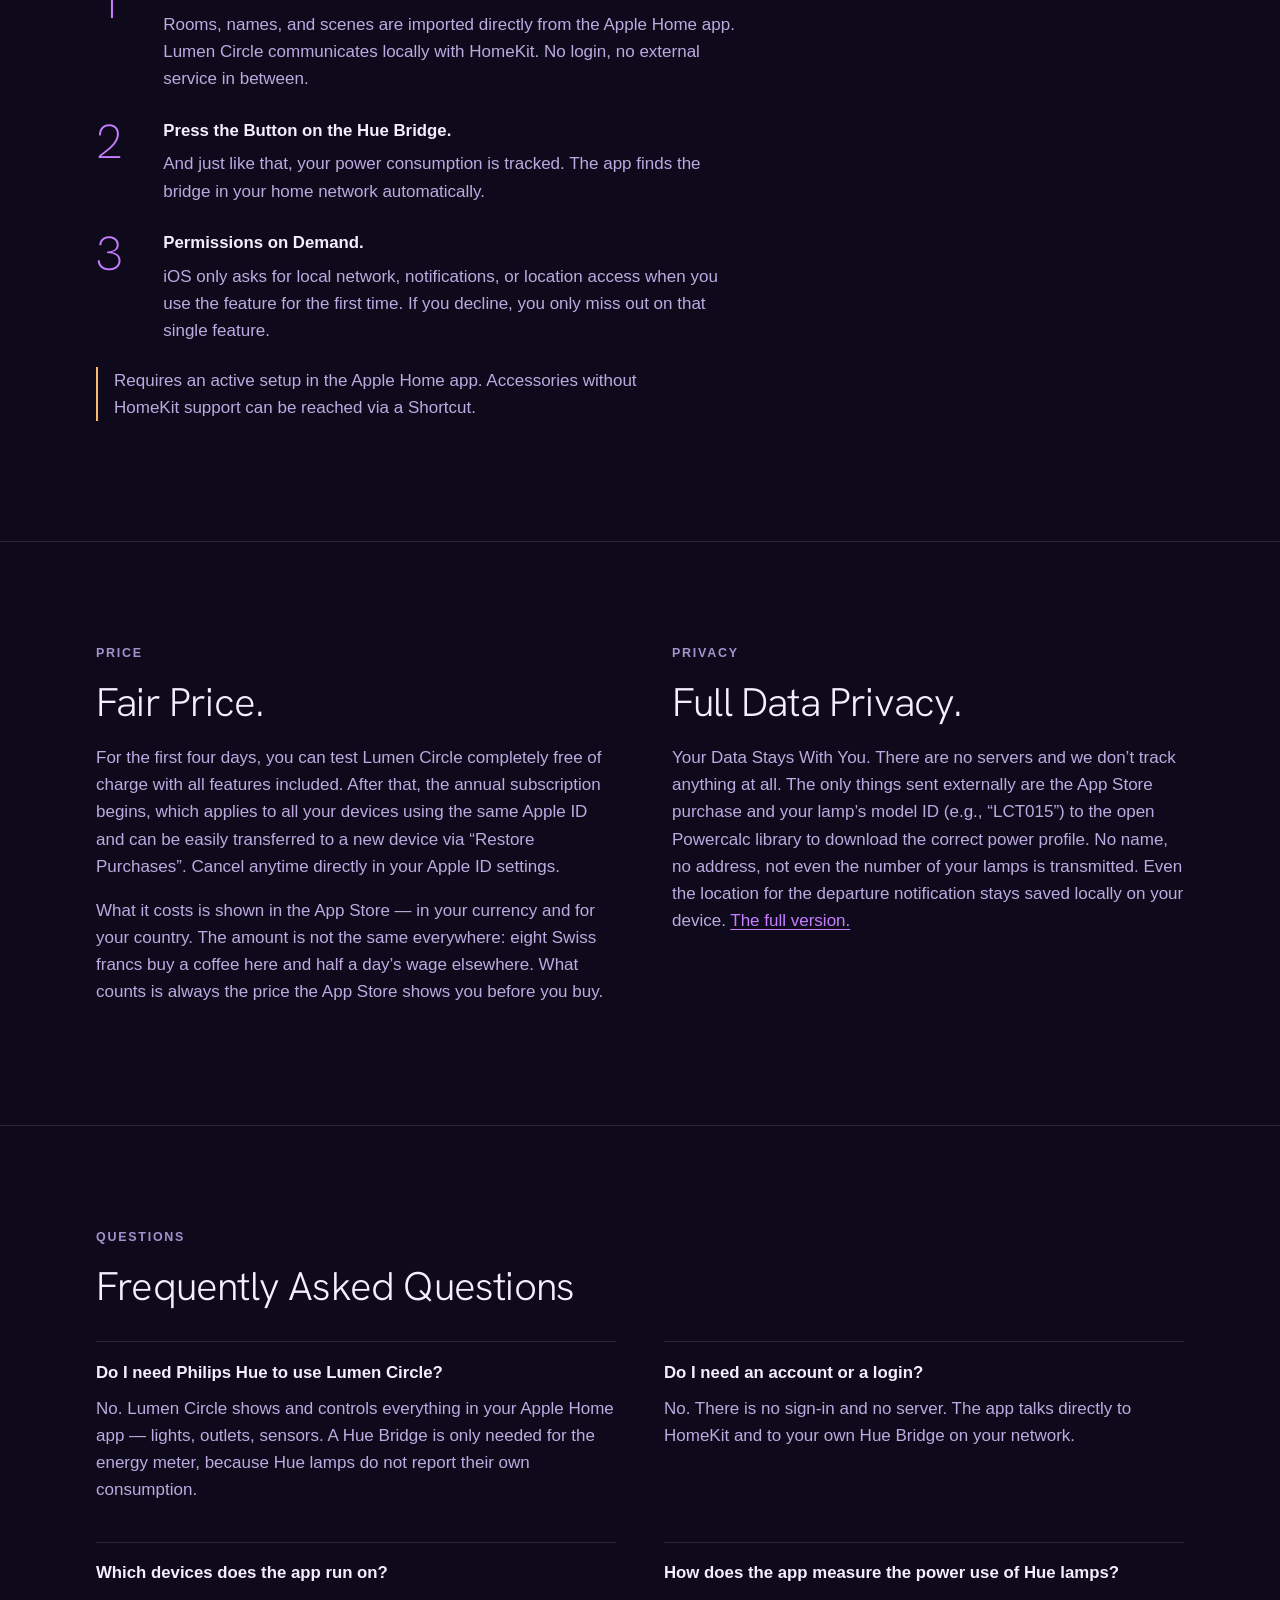
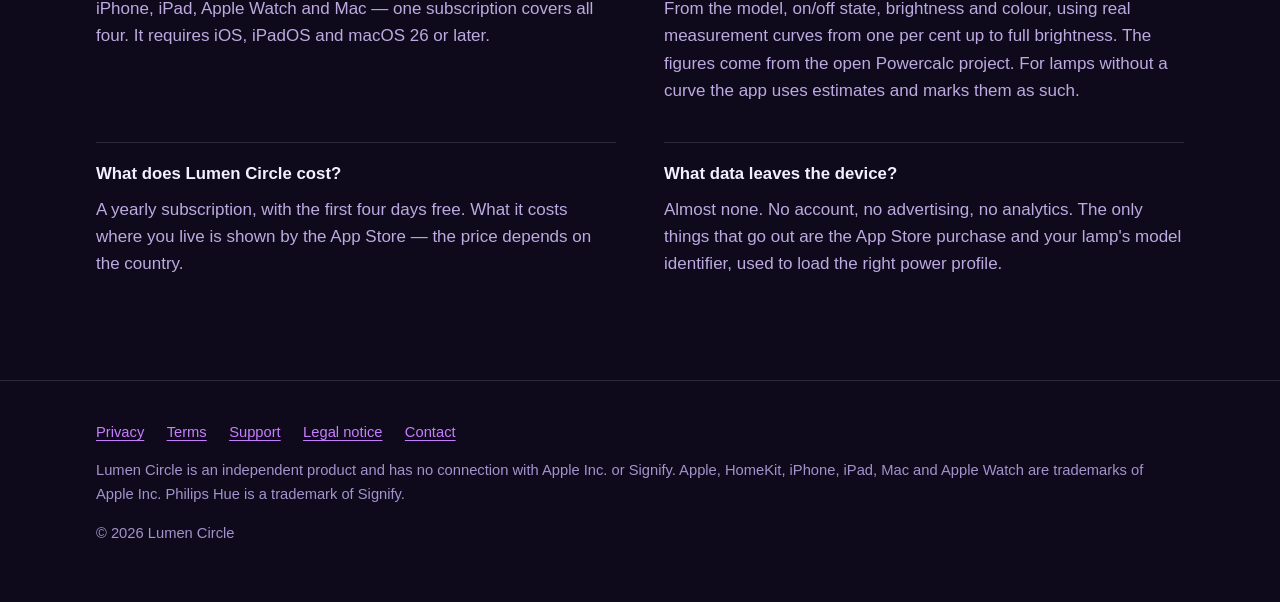
==== commit 11f7481b: "Der Mac ist da — der Satz ueber die Pruefung faellt weg Vorbereitet am 17. September 2026, NICHT auf" ====
--- a/en/index.html
+++ b/en/index.html
@@ -3,9 +3,9 @@
 <head>
 <meta charset="utf-8">
 <meta name="viewport" content="width=device-width, initial-scale=1">
-<title>HomeKit Dashboard for iPad and Philips Hue — Lumen Circle</title>
+<title>Lumen Circle — your home at a glance</title>
 <meta name="description" content="Wall panel for Apple Home and Philips Hue: rooms instead of devices, light on a ring, live Hue power use. For iPad, iPhone, Apple Watch and Mac. Four days free.">
-<meta property="og:title" content="HomeKit Dashboard for iPad and Philips Hue — Lumen Circle">
+<meta property="og:title" content="Lumen Circle — your home at a glance">
 <meta property="og:description" content="Rooms, not devices. Light with one ring. The power your Hue lamps draw, live. For Apple Home and Philips Hue, on iPad, iPhone, Apple Watch and Mac.">
 <meta property="og:type" content="website">
 <meta property="og:url" content="https://lumencircle.ch/en/">
@@ -17,7 +17,7 @@
 <meta property="og:image:width" content="1032">
 <meta property="og:image:height" content="1376">
 <meta name="twitter:card" content="summary_large_image">
-<meta name="twitter:title" content="HomeKit Dashboard for iPad and Philips Hue — Lumen Circle">
+<meta name="twitter:title" content="Lumen Circle — your home at a glance">
 <meta name="twitter:description" content="Rooms, not devices. Light with one ring. The power your Hue lamps draw, live. For Apple Home and Philips Hue, on iPad, iPhone, Apple Watch and Mac.">
 <meta name="twitter:image" content="https://lumencircle.ch/assets/ipad.png">
 <meta name="apple-itunes-app" content="app-id=6808305525">
@@ -178,8 +178,7 @@
         <a class="store" href="https://apps.apple.com/app/id6808305525">Download on the App Store</a>
       </p>
       <p class="small">
-        For iPhone, iPad and Apple Watch. The Mac version is in review at Apple
-        and will follow in the next few days.
+        For iPhone, iPad, Apple Watch and Mac.
       </p>
     </div>
     <div class="device tablet">
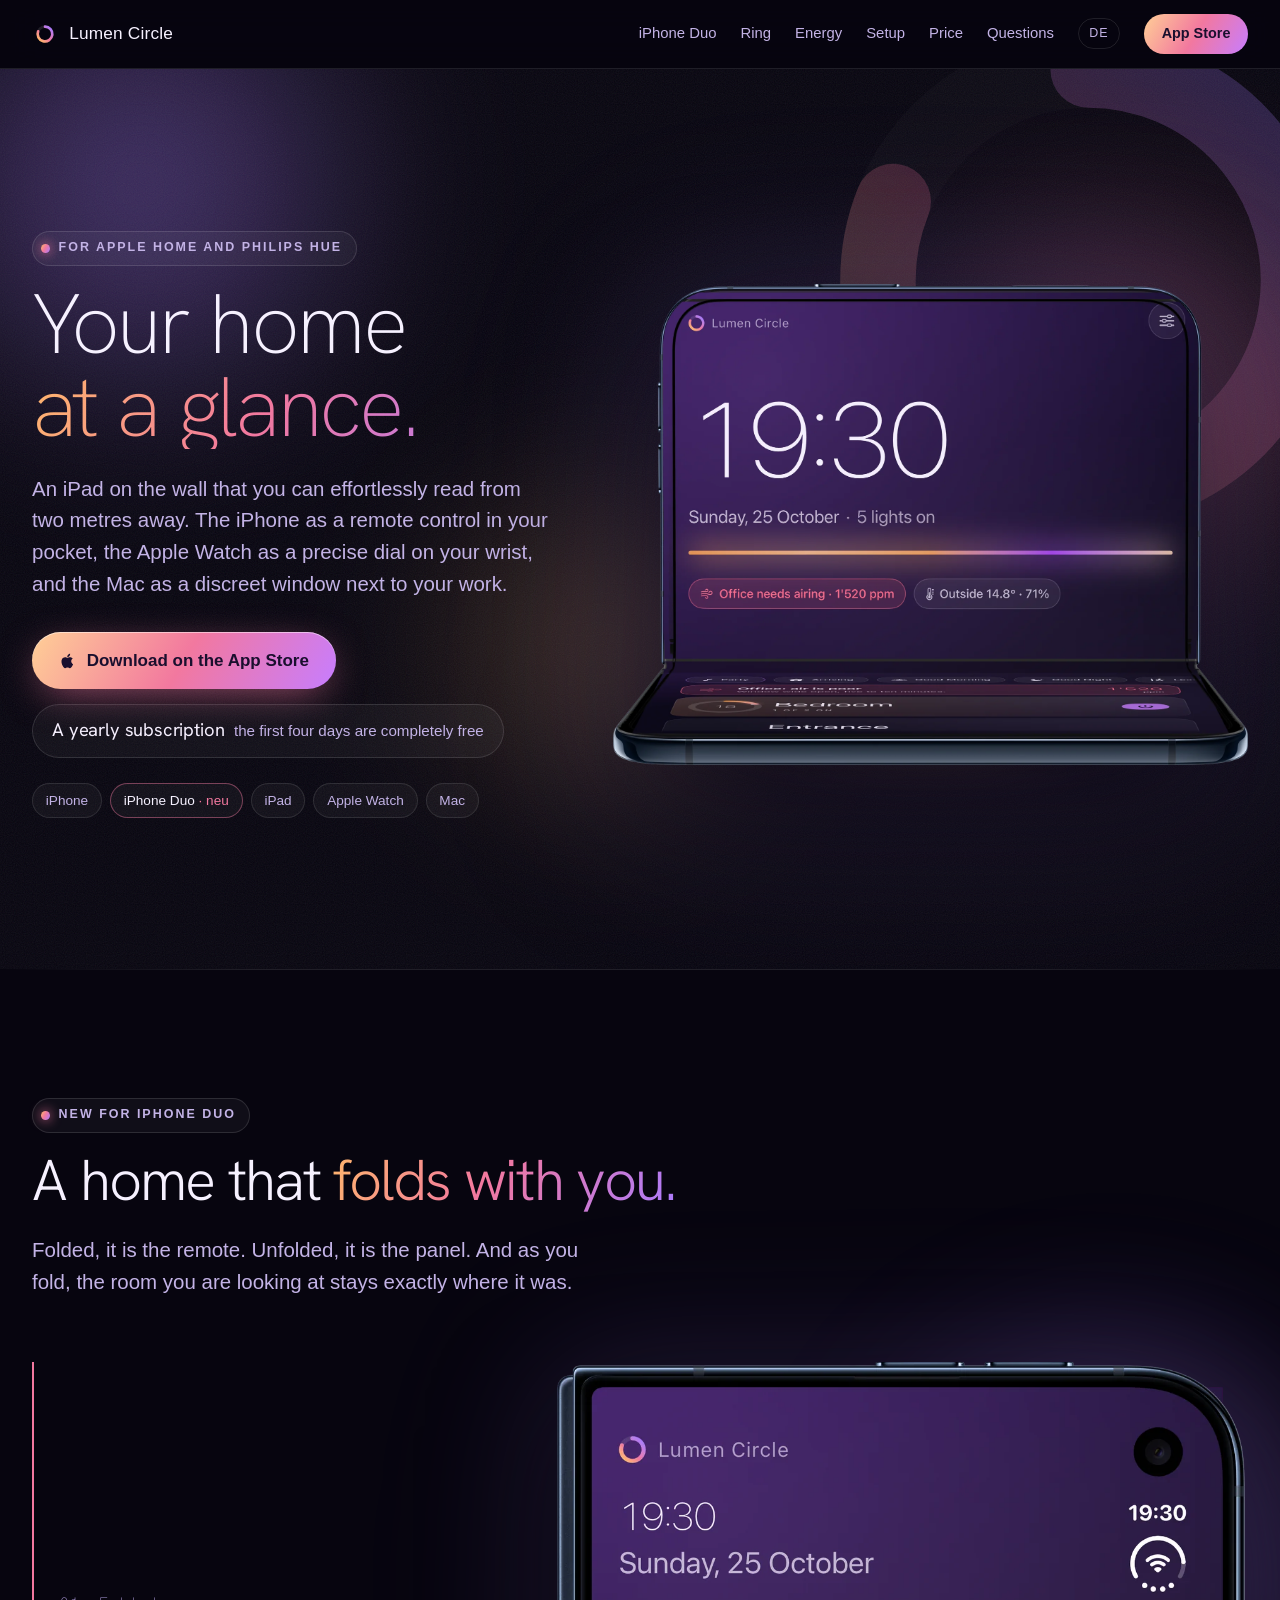
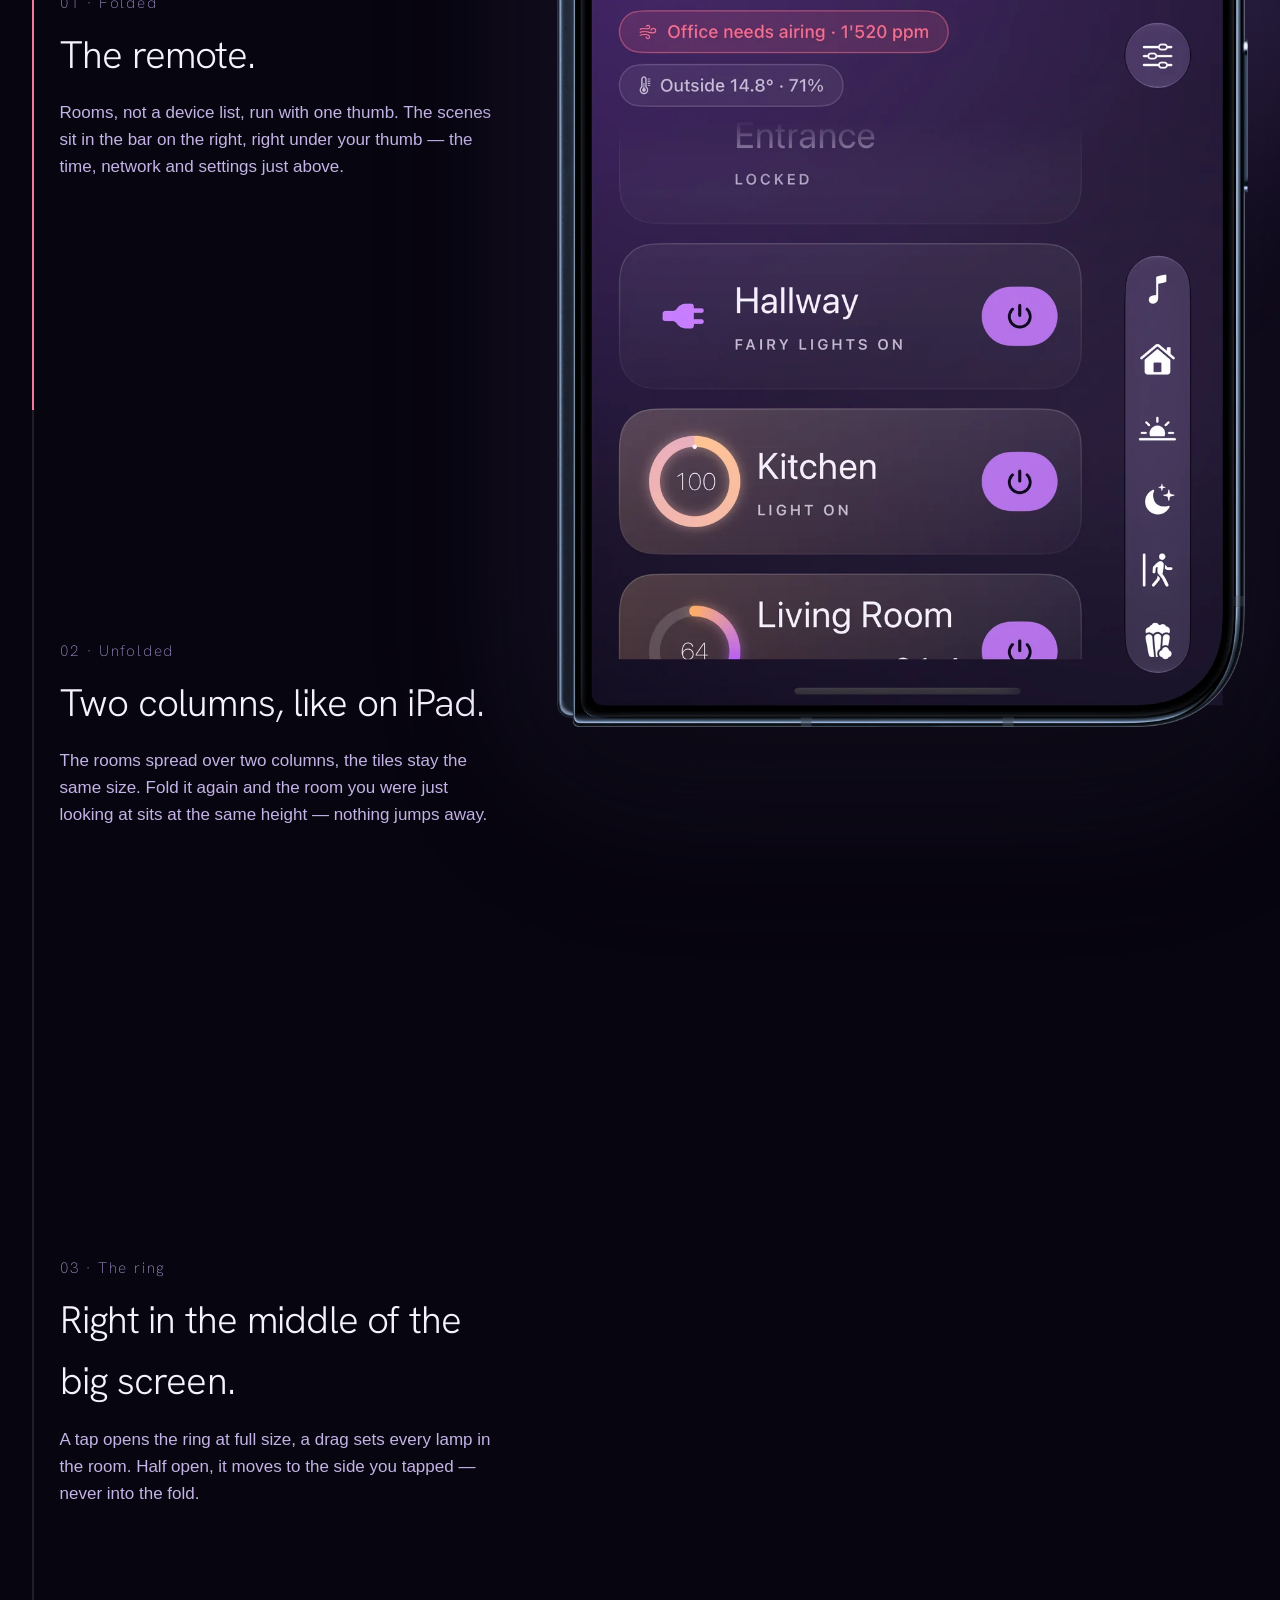
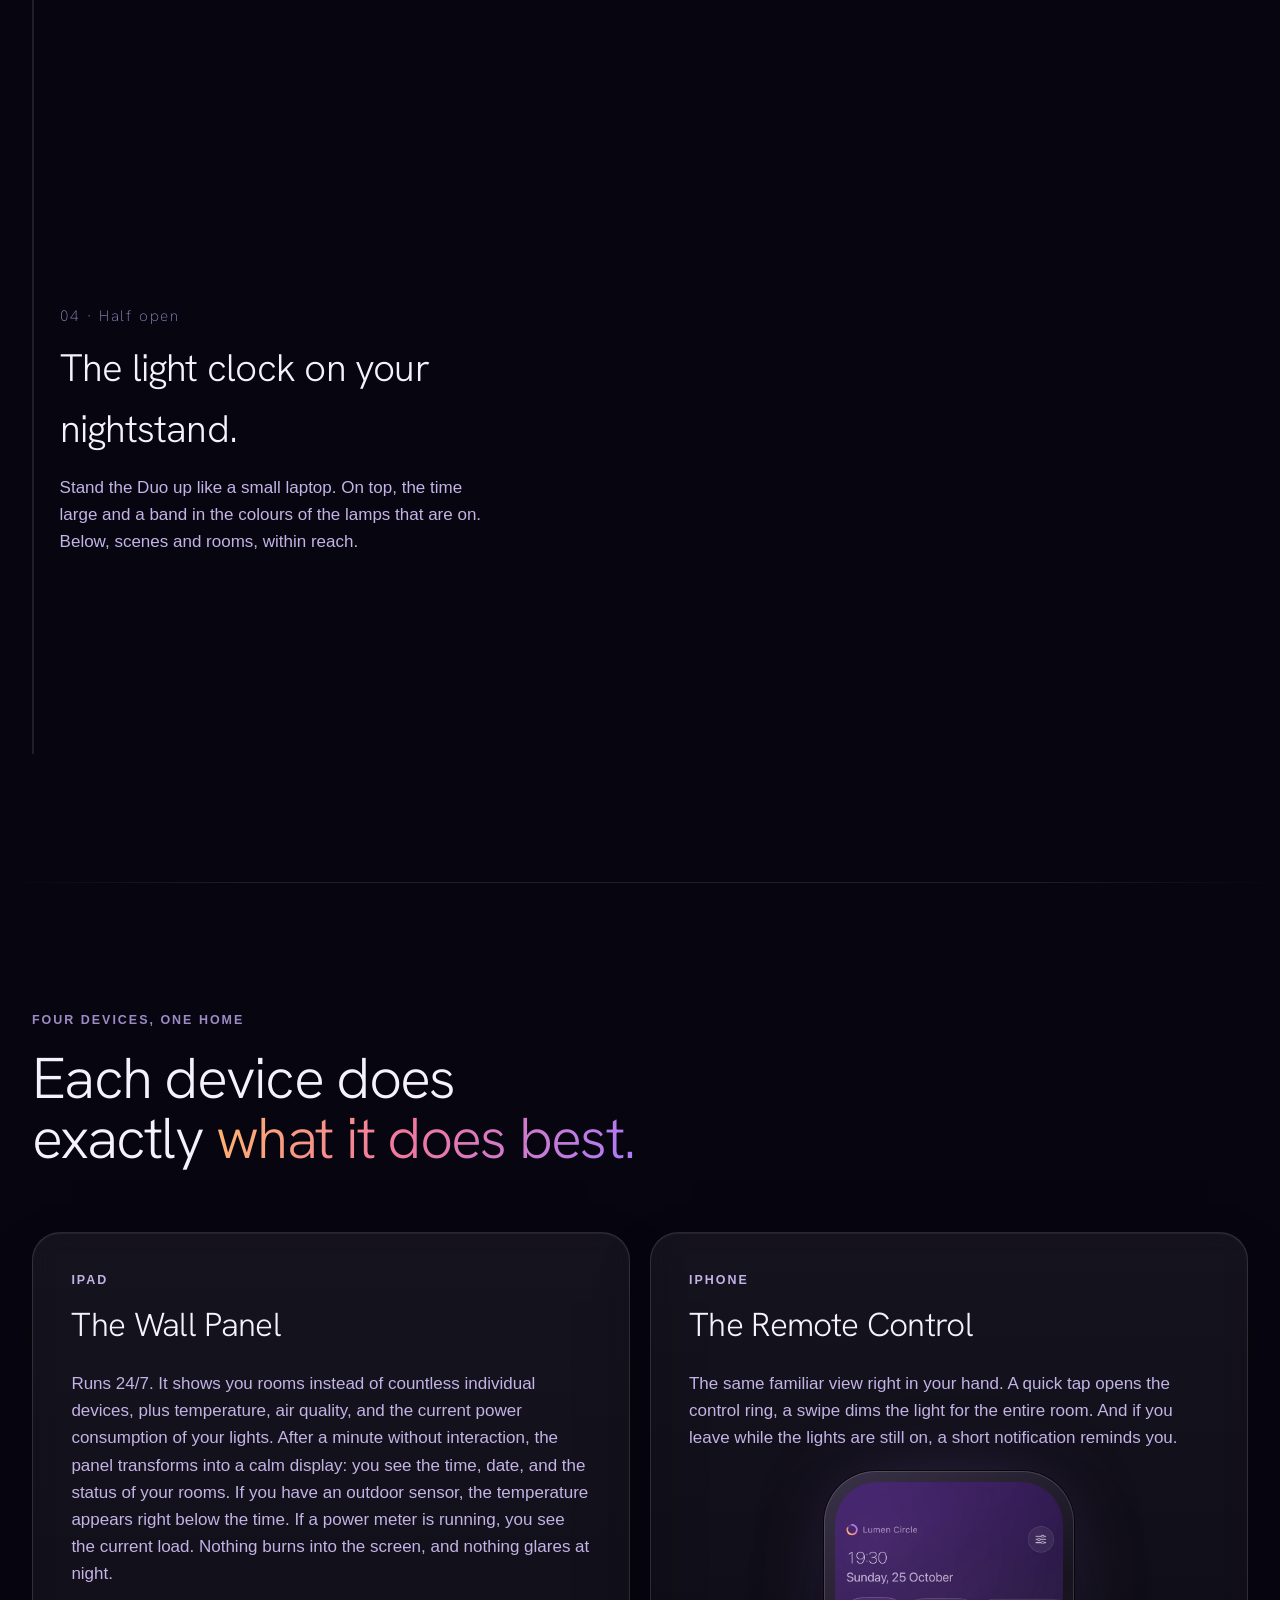
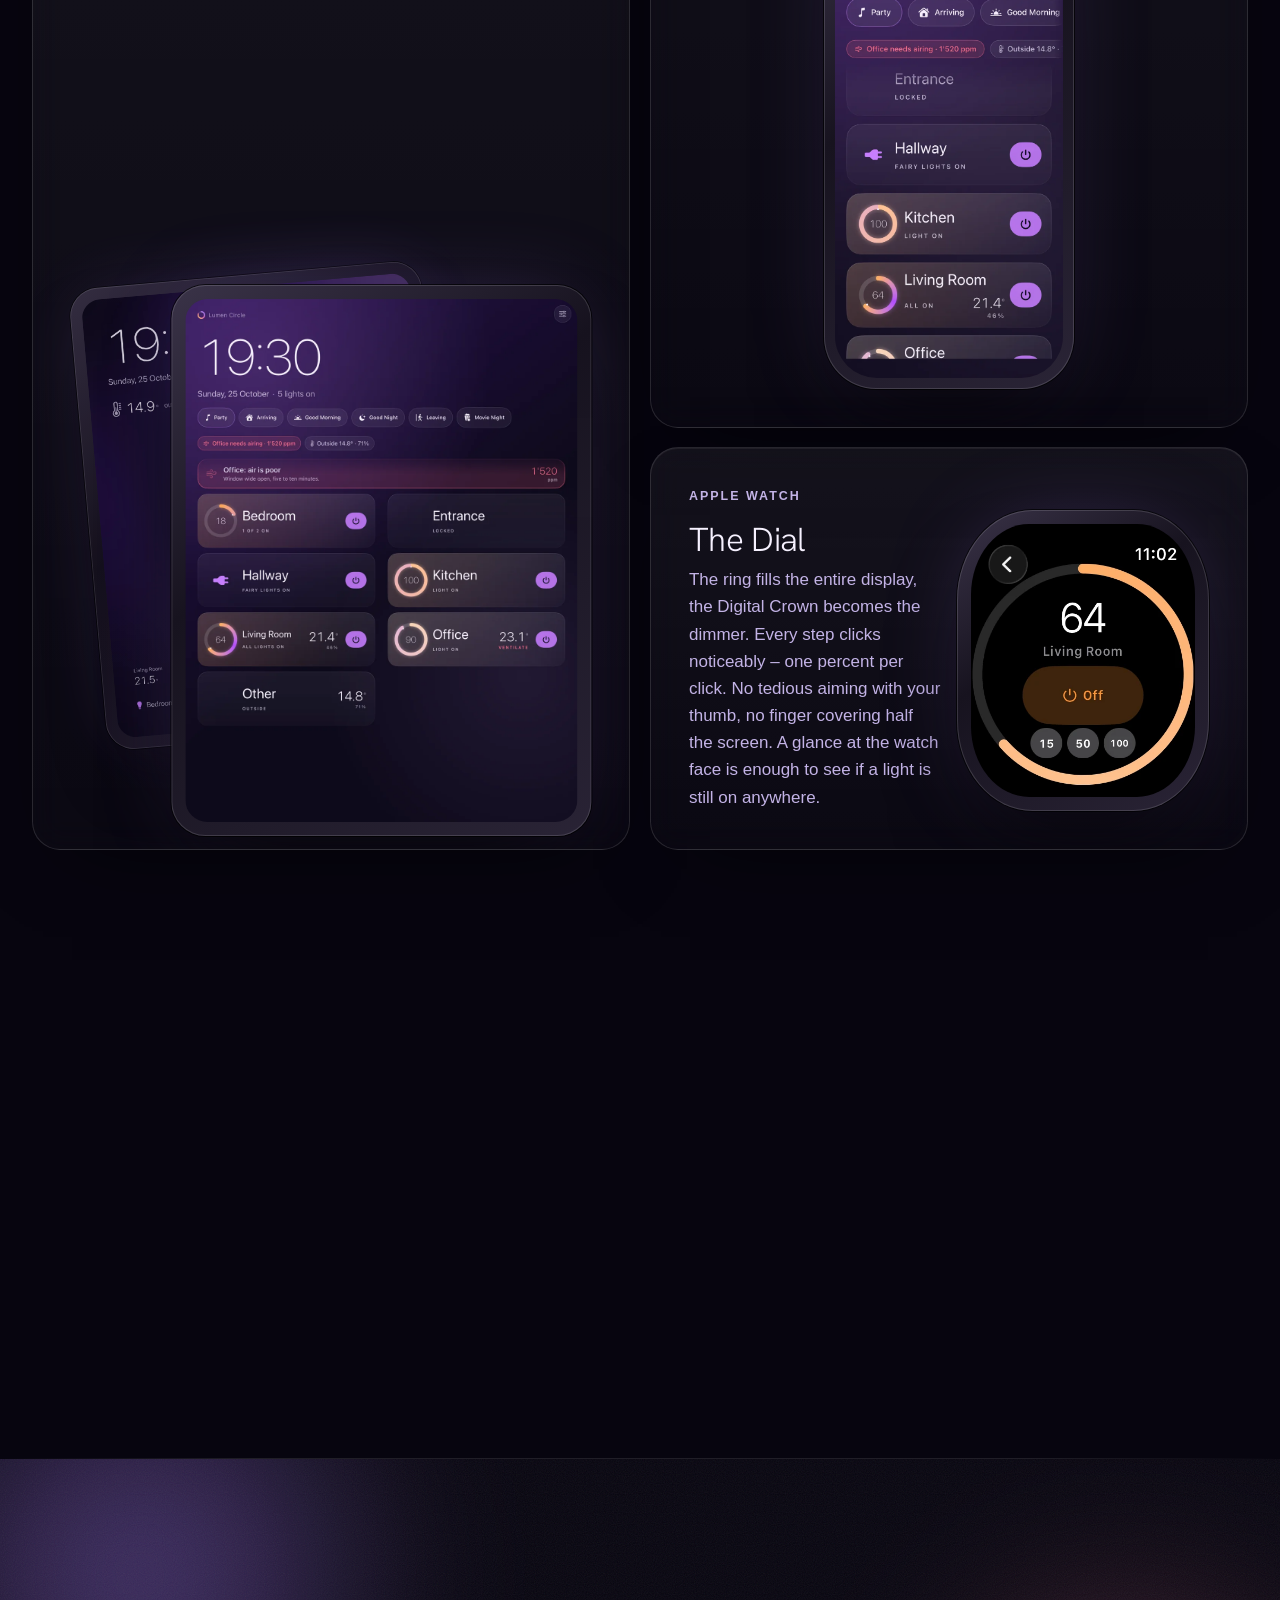
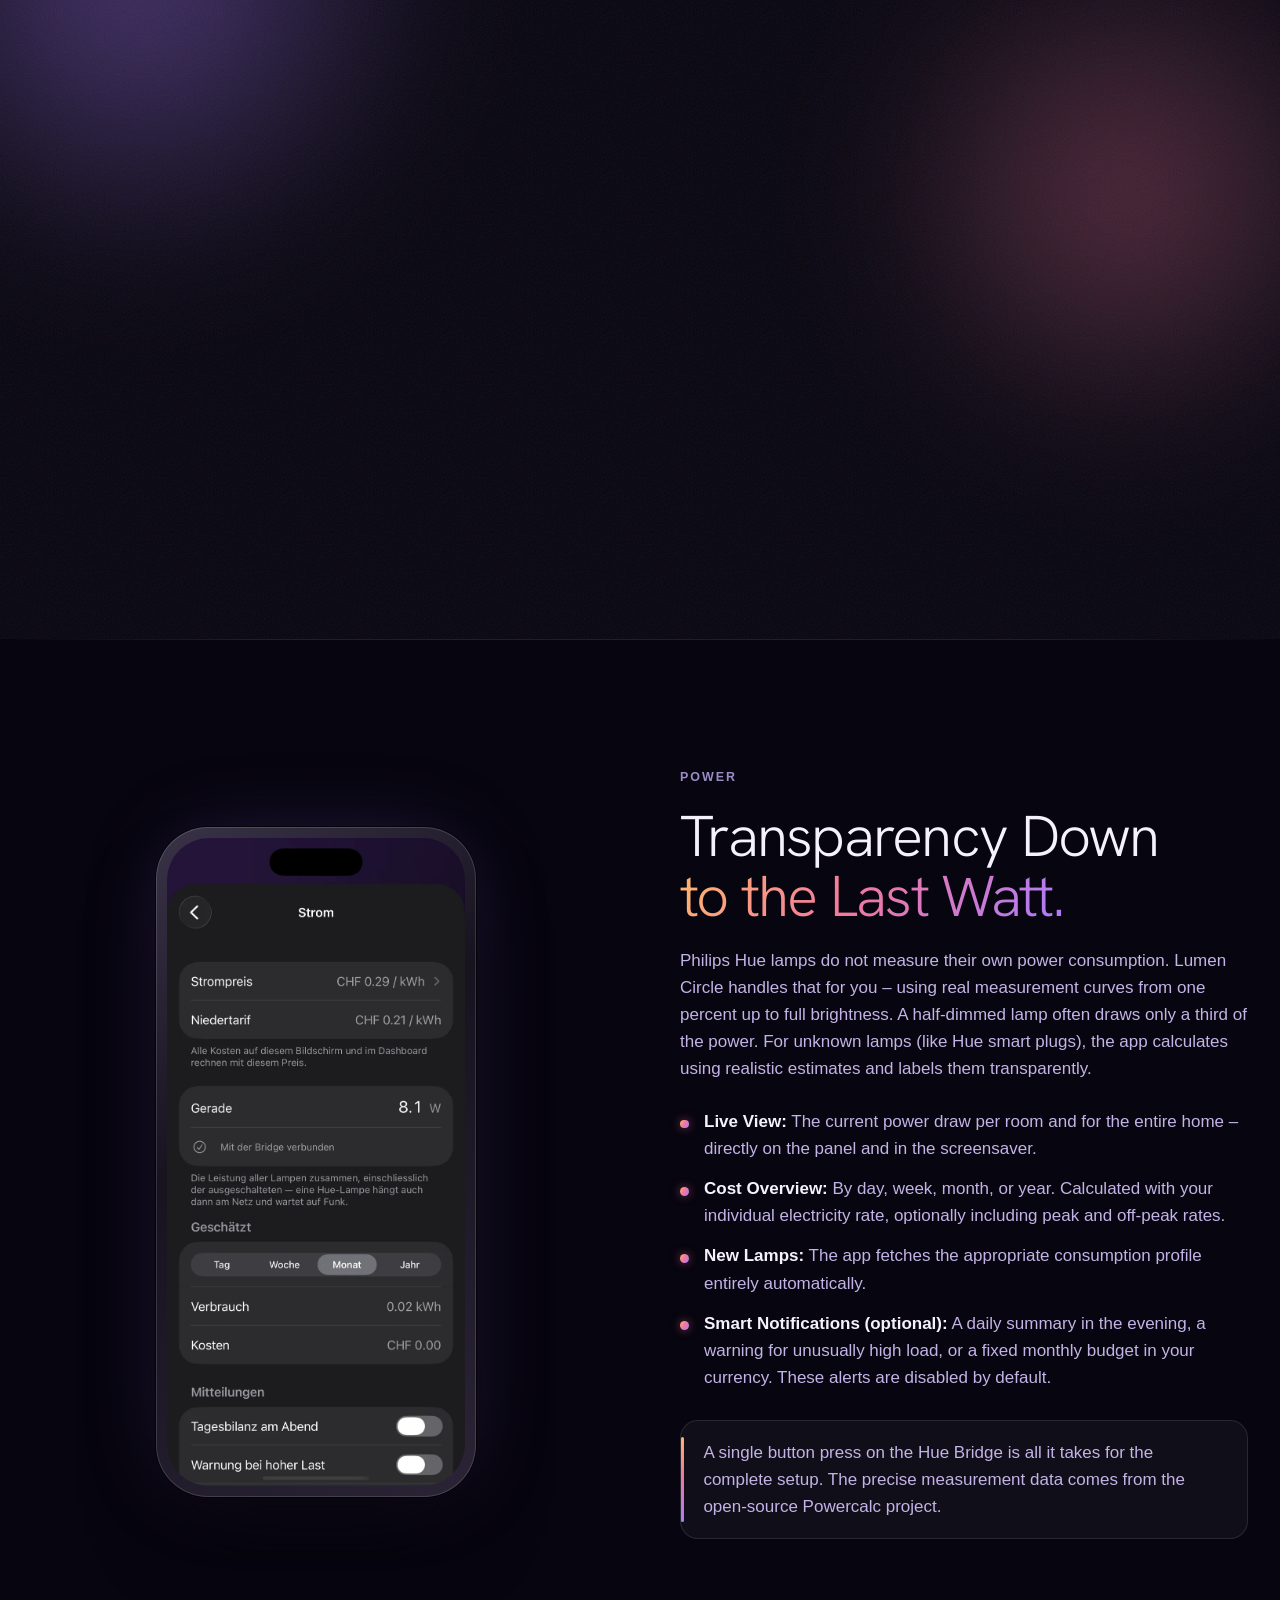
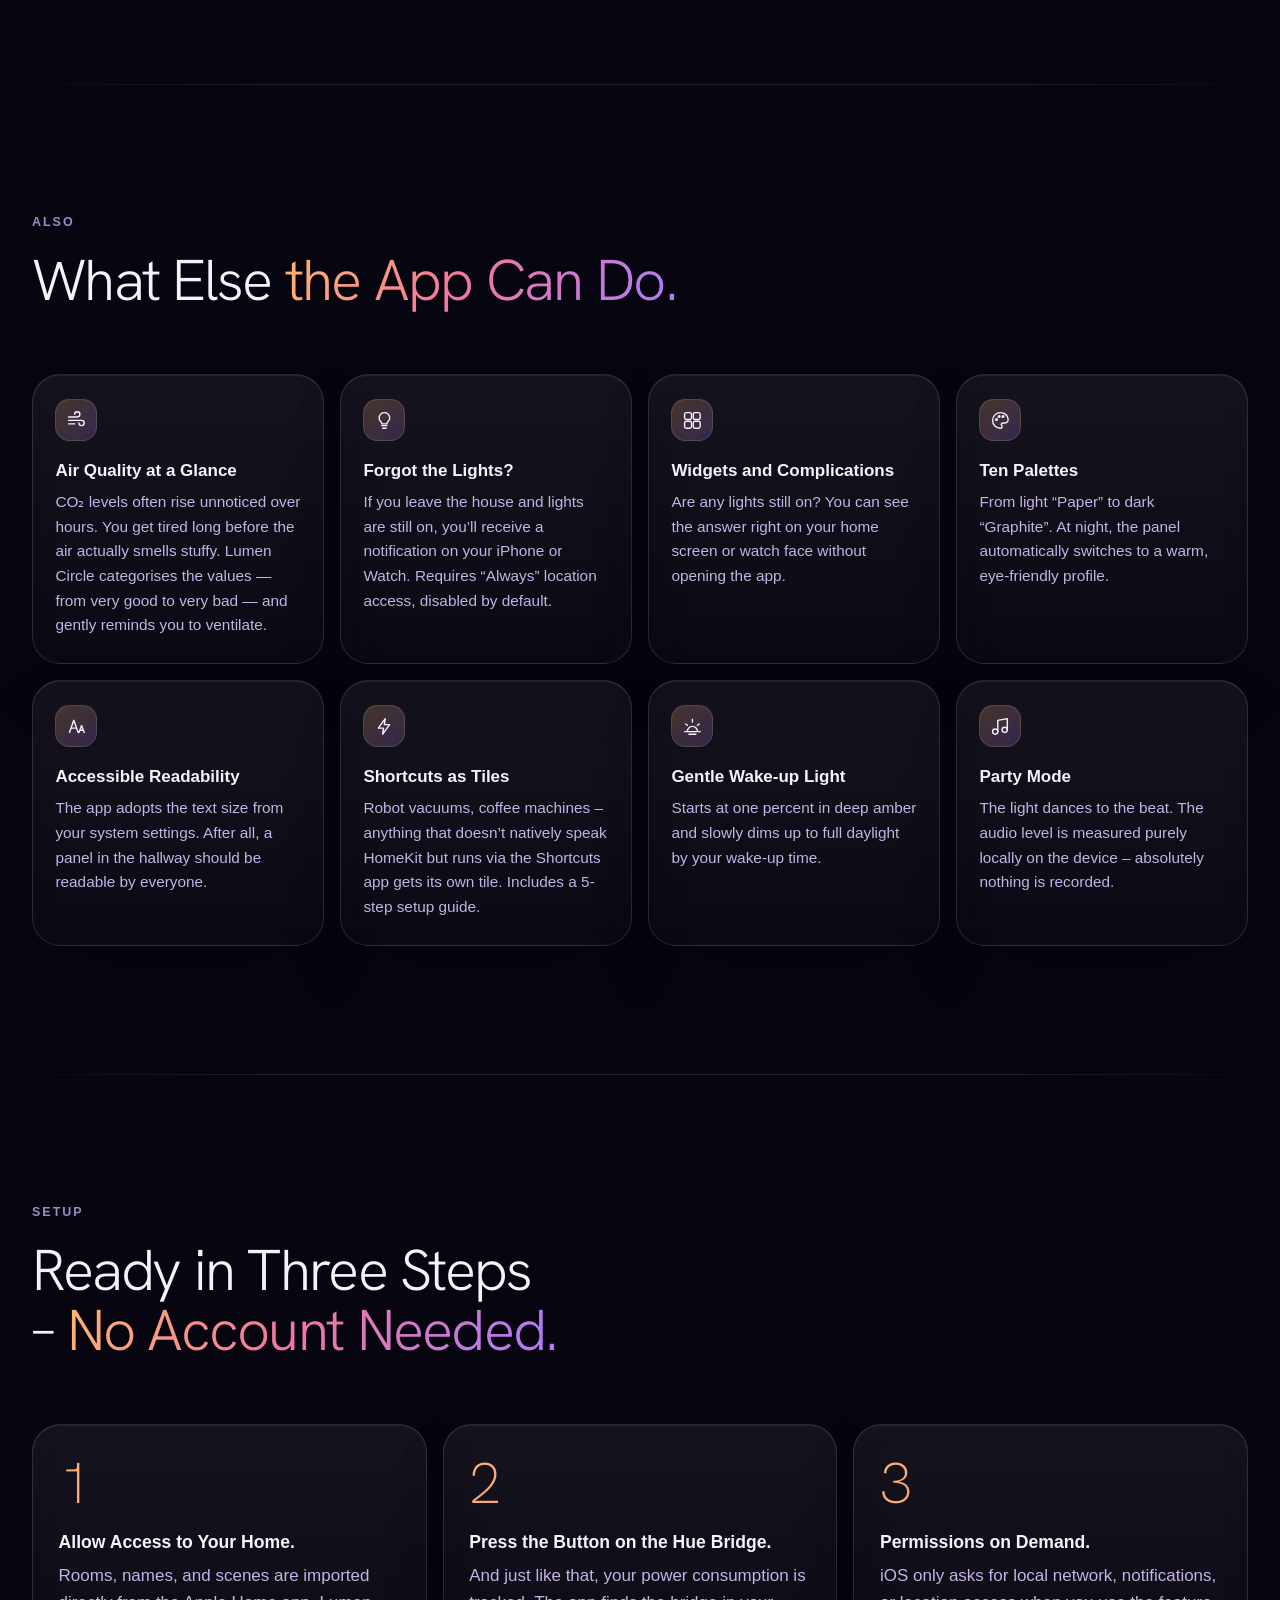
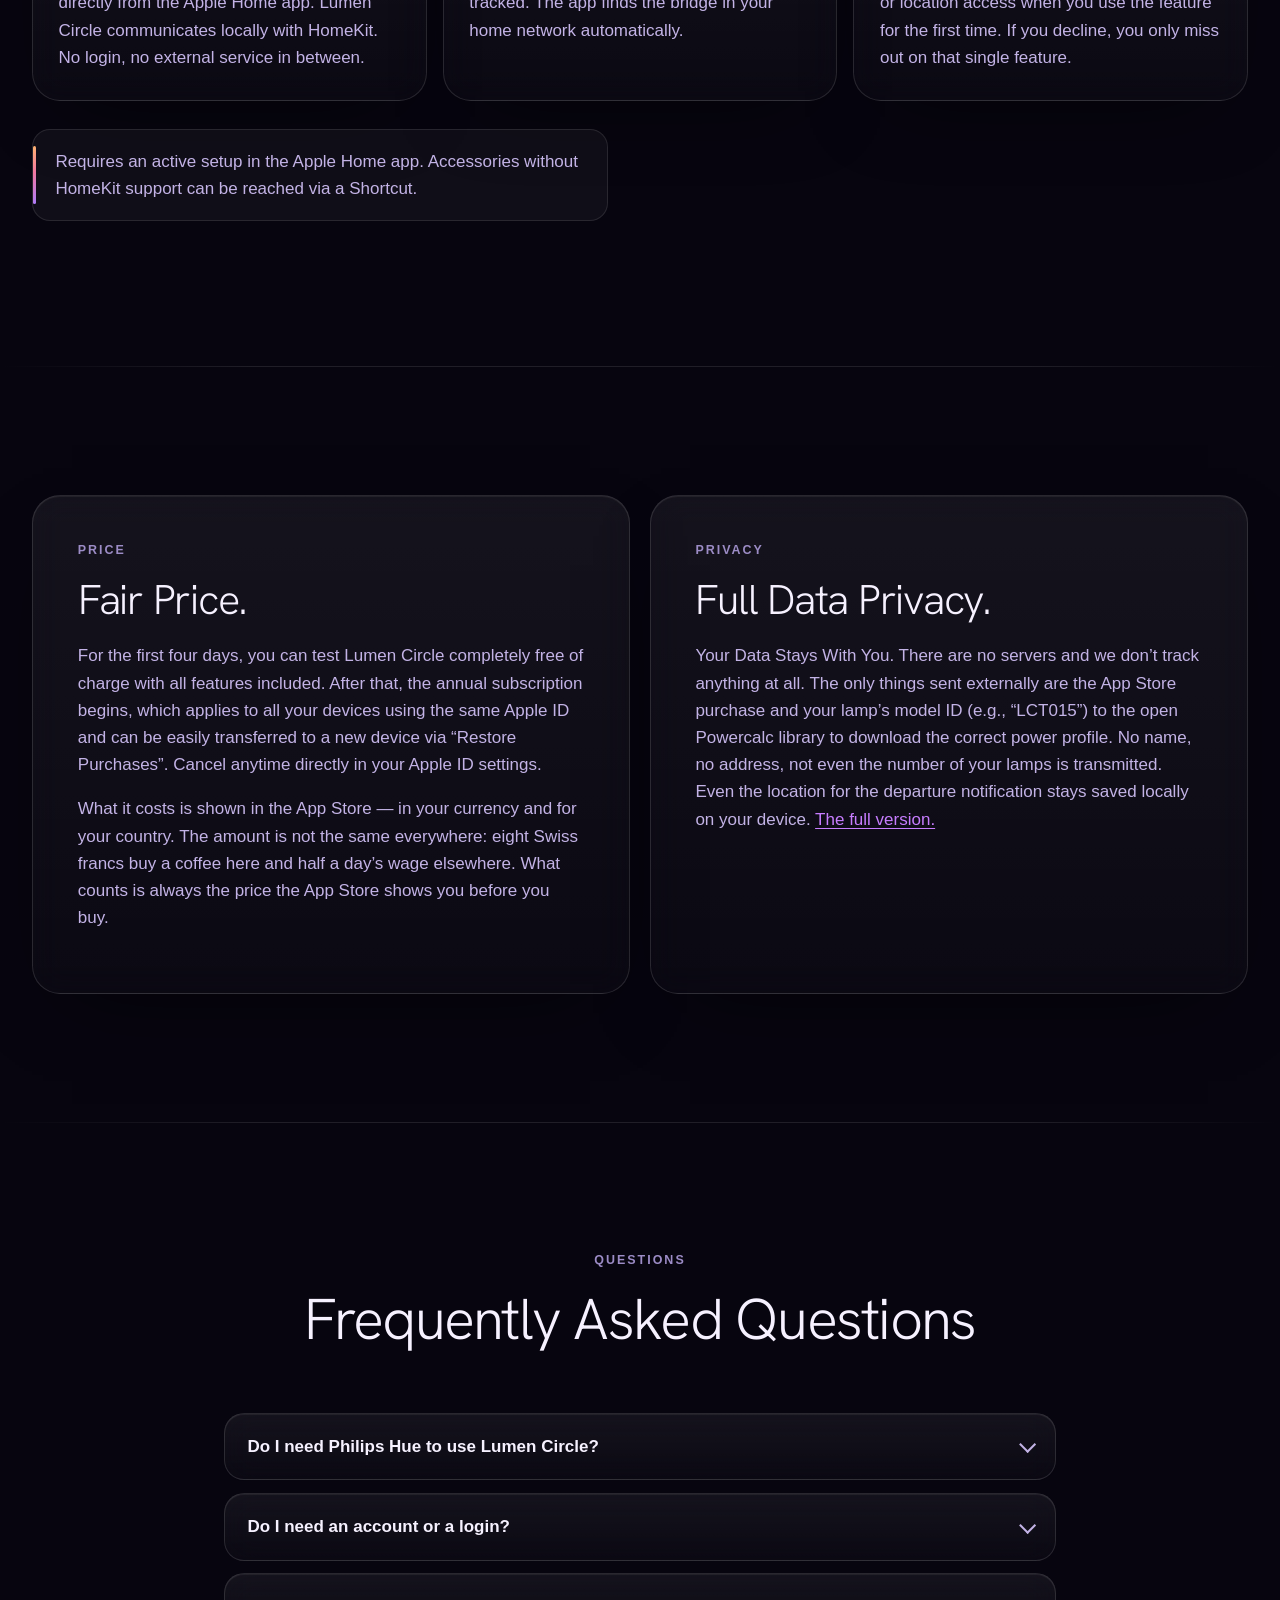
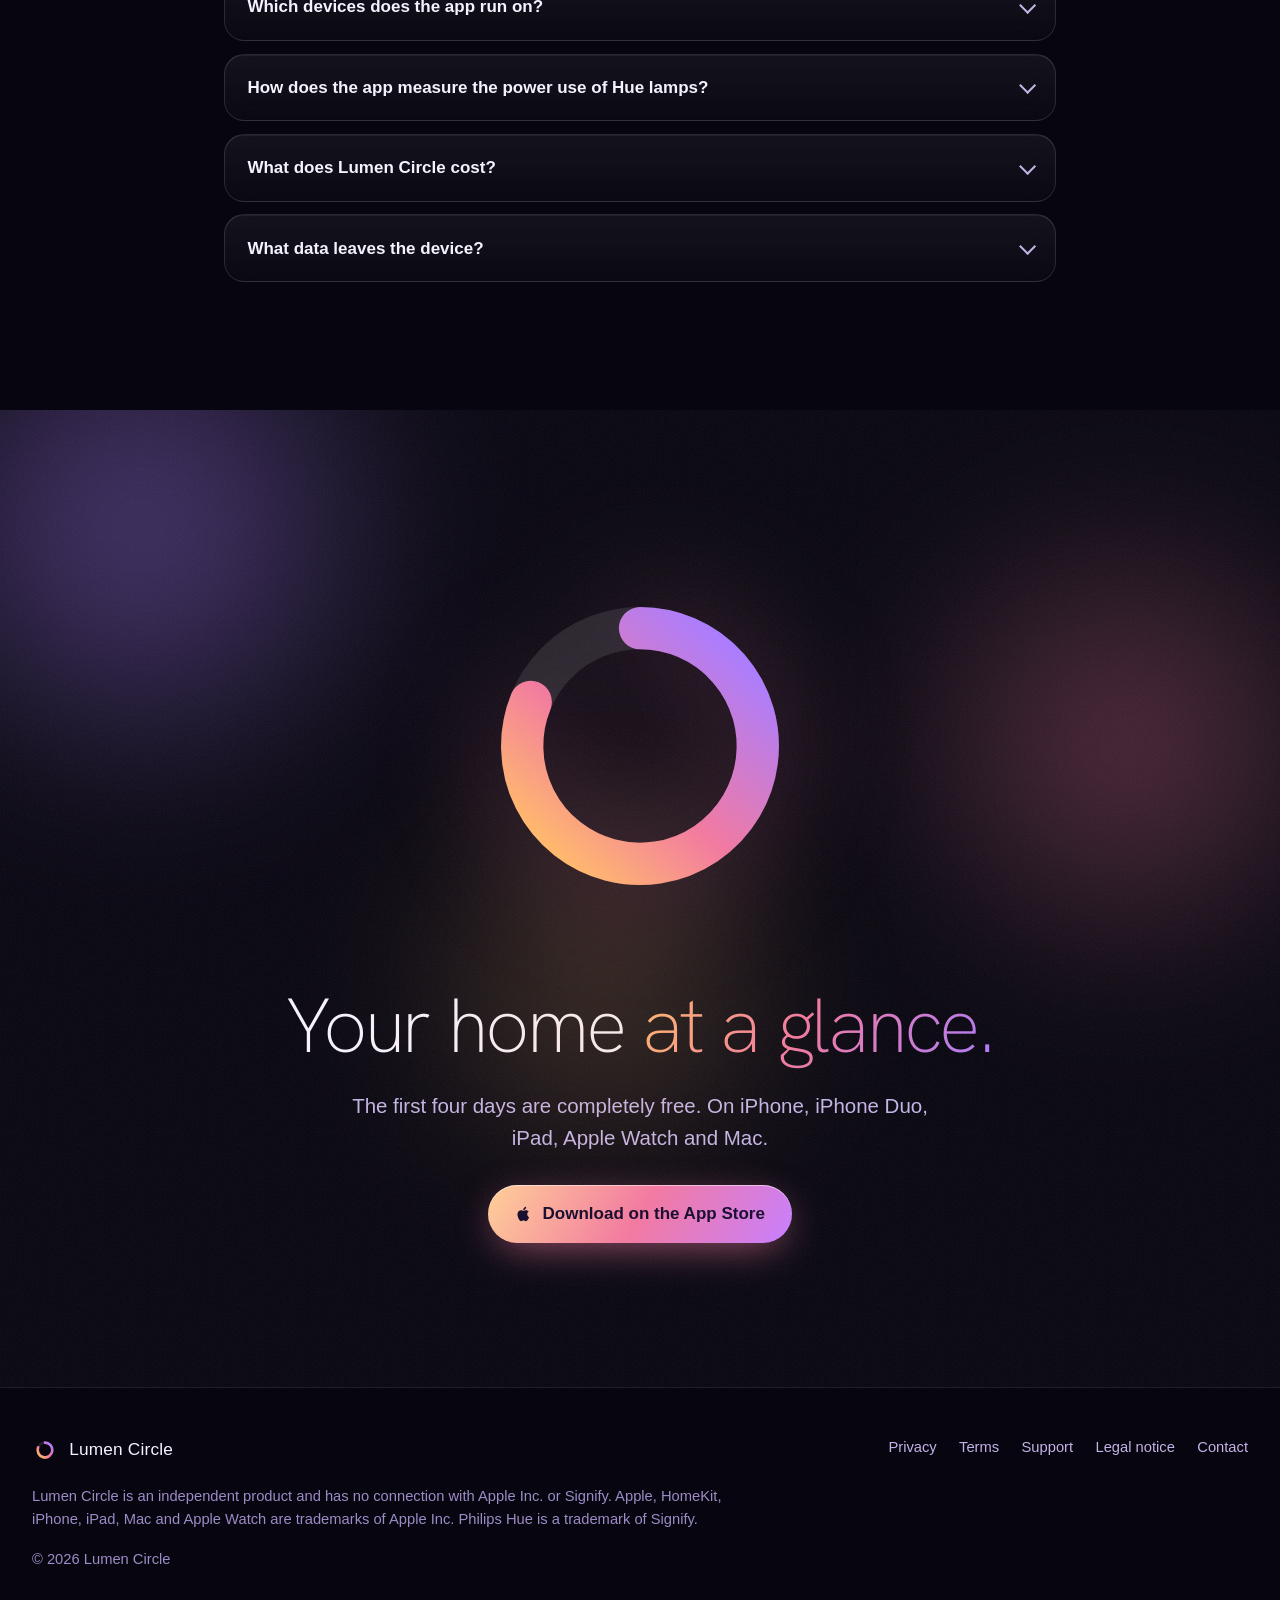
==== commit 955b10aa: "Neues Design: das iPhone Duo im Aufmacher, Glas, Licht und neue Bilder Philippe am 25. Oktober 2026:" ====
--- a/en/index.html
+++ b/en/index.html
@@ -2,26 +2,29 @@
 <html lang="en">
 <head>
 <meta charset="utf-8">
-<meta name="viewport" content="width=device-width, initial-scale=1">
+<meta name="viewport" content="width=device-width, initial-scale=1, viewport-fit=cover">
 <title>Lumen Circle — your home at a glance</title>
-<meta name="description" content="Wall panel for Apple Home and Philips Hue: rooms instead of devices, light on a ring, live Hue power use. For iPad, iPhone, Apple Watch and Mac. Four days free.">
+<meta name="description" content="Wall panel for Apple Home and Philips Hue: rooms instead of devices, light on a ring, live Hue power use. For iPad, iPhone, iPhone Duo, Apple Watch and Mac. Four days free.">
 <meta property="og:title" content="Lumen Circle — your home at a glance">
-<meta property="og:description" content="Rooms, not devices. Light with one ring. The power your Hue lamps draw, live. For Apple Home and Philips Hue, on iPad, iPhone, Apple Watch and Mac.">
+<meta property="og:description" content="Rooms, not devices. Light with one ring. The power your Hue lamps draw, live. For Apple Home and Philips Hue, on iPad, iPhone, iPhone Duo, Apple Watch and Mac.">
 <meta property="og:type" content="website">
 <meta property="og:url" content="https://lumencircle.ch/en/">
-<meta property="og:image" content="https://lumencircle.ch/assets/ipad.png">
+<meta property="og:image" content="https://lumencircle.ch/assets/og-en.jpg">
 <meta property="og:site_name" content="Lumen Circle">
 <meta property="og:locale" content="en_US">
 <meta property="og:locale:alternate" content="de_CH">
-<meta property="og:image:alt" content="Lumen Circle on an iPad on the wall: a large clock, below it the rooms with their light rings.">
-<meta property="og:image:width" content="1032">
-<meta property="og:image:height" content="1376">
+<meta property="og:image:alt" content="Lumen Circle on iPhone Duo, half open like a small laptop: the time large on top with a band in the colours of the lamps, scenes and rooms below.">
+<meta property="og:image:width" content="1200">
+<meta property="og:image:height" content="630">
 <meta name="twitter:card" content="summary_large_image">
 <meta name="twitter:title" content="Lumen Circle — your home at a glance">
-<meta name="twitter:description" content="Rooms, not devices. Light with one ring. The power your Hue lamps draw, live. For Apple Home and Philips Hue, on iPad, iPhone, Apple Watch and Mac.">
-<meta name="twitter:image" content="https://lumencircle.ch/assets/ipad.png">
+<meta name="twitter:description" content="Rooms, not devices. Light with one ring. The power your Hue lamps draw, live. For Apple Home and Philips Hue, on iPad, iPhone, iPhone Duo, Apple Watch and Mac.">
+<meta name="twitter:image" content="https://lumencircle.ch/assets/og-en.jpg">
 <meta name="apple-itunes-app" content="app-id=6808305525">
-<meta name="theme-color" content="#0e0a1c">
+<meta name="theme-color" content="#07050f">
+<meta name="color-scheme" content="dark">
+<link rel="icon" href="../assets/favicon.svg" type="image/svg+xml">
+<link rel="apple-touch-icon" href="../assets/apple-touch-icon.png">
 <link rel="preconnect" href="https://fonts.googleapis.com">
 <link rel="preconnect" href="https://fonts.gstatic.com" crossorigin>
 <link rel="stylesheet" href="https://fonts.googleapis.com/css2?family=Hanken+Grotesk:wght@200;300;400&display=swap">
@@ -29,7 +32,9 @@
 <link rel="alternate" hreflang="en" href="https://lumencircle.ch/en/">
 <link rel="alternate" hreflang="x-default" href="https://lumencircle.ch/">
 <link rel="canonical" href="https://lumencircle.ch/en/">
-<link rel="stylesheet" href="../styles.css">
+<link rel="preload" as="image" href="../assets/duo-tisch-en.webp" type="image/webp">
+<link rel="stylesheet" href="../styles.css?v=2026-10-25">
+<script>document.documentElement.classList.add("js")</script>
 <script type="application/ld+json">
 {
  "@context": "https://schema.org",
@@ -45,17 +50,19 @@
   "de",
   "en"
  ],
- "image": "https://lumencircle.ch/assets/ipad.png",
+ "image": "https://lumencircle.ch/assets/og-en.jpg",
  "screenshot": [
-  "https://lumencircle.ch/assets/ipad.png",
-  "https://lumencircle.ch/assets/dashboard.png",
-  "https://lumencircle.ch/assets/strom.png"
+  "https://lumencircle.ch/assets/duo-tisch-en.webp",
+  "https://lumencircle.ch/assets/ipad-en.webp",
+  "https://lumencircle.ch/assets/iphone-en.webp",
+  "https://lumencircle.ch/assets/strom.webp"
  ],
  "featureList": [
   "Wall panel for Apple Home on the iPad",
   "Rooms instead of devices, controlled with one ring",
   "Power use and running cost of Philips Hue lamps",
   "Scenes, shortcuts and a wake light",
+  "Made for iPhone Duo: folded, unfolded and half open",
   "Runs without an account and without third-party servers"
  ],
  "isAccessibleForFree": false,
@@ -92,7 +99,7 @@
    "name": "Which devices does the app run on?",
    "acceptedAnswer": {
     "@type": "Answer",
-    "text": "iPhone, iPad, Apple Watch and Mac — one subscription covers all four. It requires iOS, iPadOS and macOS 26 or later."
+    "text": "iPhone, iPad, Apple Watch and Mac — one subscription covers all four. It requires iOS, iPadOS and macOS 26 or later. On iPhone Duo the app uses both displays."
    }
   },
   {
@@ -136,6 +143,7 @@
       <circle cx="512" cy="512" r="290" fill="none" stroke="#fff" stroke-opacity="0.10" stroke-width="104"/>
       <path d="M 512 222 A 290 290 0 1 1 243.1 403.4" fill="none" stroke="url(#arc)" stroke-width="104" stroke-linecap="round"/>
     </symbol>
+    <symbol id="apfel" viewBox="0 0 24 24"><path fill="currentColor" d="M16.4 12.6c0-2.4 2-3.6 2.1-3.7-1.1-1.7-2.9-1.9-3.5-1.9-1.5-.2-2.9.9-3.7.9-.8 0-1.9-.9-3.2-.8-1.6 0-3.1 1-4 2.4-1.7 3-.4 7.4 1.2 9.8.8 1.2 1.8 2.5 3 2.4 1.2 0 1.7-.8 3.1-.8 1.5 0 1.9.8 3.2.8 1.3 0 2.2-1.2 3-2.4.9-1.4 1.3-2.7 1.3-2.8 0 0-2.5-1-2.5-3.9zM14 5.3c.7-.8 1.1-1.9 1-3-1 0-2.1.7-2.8 1.5-.6.7-1.2 1.8-1 2.9 1 .1 2.1-.6 2.8-1.4z"/></symbol>
   </defs>
 </svg>
 
@@ -146,60 +154,138 @@
       <span>Lumen Circle</span>
     </a>
     <nav aria-label="Page">
+      <a href="#duo">iPhone Duo</a>
+      <a href="#regler">Ring</a>
       <a href="#strom">Energy</a>
       <a href="#einrichten">Setup</a>
       <a href="#preis">Price</a>
       <a href="#fragen">Questions</a>
-      <a href="privacy.html">Privacy</a>
-      <a class="lang" href="../index.html" hreflang="de" lang="de">DE</a>
+      <a class="lang" href="../" hreflang="de" lang="de">DE</a>
+      <a class="store klein" href="https://apps.apple.com/app/id6808305525">App Store</a>
     </nav>
   </div>
 </header>
 
 <main>
 
-<section class="hero" aria-labelledby="titel">
+<section class="hero korn" aria-labelledby="titel">
+  <div class="licht" aria-hidden="true"><i></i><i></i><i></i></div>
   <svg class="hero-ring" aria-hidden="true"><use href="#ring"/></svg>
   <div class="wrap">
     <div>
-      <p class="eyebrow">For Apple Home and Philips Hue</p>
-      <h1 id="titel">Your home at a glance.</h1>
-      <p class="lede">
+      <p class="eyebrow badge zeigen">For Apple Home and Philips Hue</p>
+      <h1 id="titel" class="zeigen"><span class="zeile">Your home</span> <span class="zeile glow">at a glance.</span></h1>
+      <p class="lede zeigen spaet">
         An iPad on the wall that you can effortlessly read from two metres
         away. The iPhone as a remote control in your pocket, the Apple Watch as
         a precise dial on your wrist, and the Mac as a discreet window next to
         your work.
       </p>
-      <p class="price">
-        <strong>A yearly subscription</strong>
-        <span>the first four days are completely free</span>
-      </p>
-      <p class="store-zeile">
-        <a class="store" href="https://apps.apple.com/app/id6808305525">Download on the App Store</a>
-      </p>
-      <p class="small">
-        For iPhone, iPad, Apple Watch and Mac.
-      </p>
-    </div>
-    <div class="device tablet">
-      <img src="../assets/ipad.png" width="1032" height="1376"
-           alt="Lumen Circle on an iPad: a large clock, below it the rooms with their light rings, temperature and air per room.">
-    </div>
-  </div>
-</section>
+      <div class="store-zeile zeigen spaeter">
+        <a class="store" href="https://apps.apple.com/app/id6808305525">
+          <svg aria-hidden="true"><use href="#apfel"/></svg>Download on the App Store
+        </a>
+        <p class="price">
+          <strong>A yearly subscription</strong>
+          <span>the first four days are completely free</span>
+        </p>
+      </div>
+      <ul class="geraete-liste zeigen spaeter" aria-label="Runs on">
+        <li>iPhone</li>
+        <li class="neu">iPhone Duo</li>
+        <li>iPad</li>
+        <li>Apple Watch</li>
+        <li>Mac</li>
+      </ul>
+    </div>
+    <figure class="hero-geraet zeigen spaet">
+      <img src="../assets/duo-tisch-en.webp" width="1800" height="1361" fetchpriority="high"
+           alt="Lumen Circle on iPhone Duo, half open like a small laptop: the time 19:30 large on top with a glowing band in the colours of the lamps that are on, the scenes and rooms below.">
+    </figure>
+  </div>
+</section>
+
+<hr class="trenner">
+
+<section class="section duo" id="duo" aria-labelledby="duo-titel">
+  <div class="licht" aria-hidden="true"><i></i></div>
+  <div class="wrap">
+    <div class="kopf zeigen">
+      <p class="eyebrow badge">New for iPhone Duo</p>
+      <h2 id="duo-titel">A home that <span class="glow">folds with you.</span></h2>
+      <p class="lede">
+        Folded, it is the remote. Unfolded, it is the panel. And as you fold,
+        the room you are looking at stays exactly where it was.
+      </p>
+    </div>
+
+    <div class="duo-buehne">
+      <div class="duo-schritte">
+        <article class="schritt glas ist-aktiv">
+          <p class="nummer">01 · Folded</p>
+          <h3>The remote.</h3>
+          <p>
+            Rooms, not a device list, run with one thumb. The scenes sit in
+            the bar on the right, right under your thumb — the time, network
+            and settings just above.
+          </p>
+          <div class="schritt-bild"><img class="hoch" src="../assets/duo-zu-en.webp" width="1100" height="1536" loading="lazy" alt="The folded iPhone Duo: the rooms with their light rings on the left, the time, settings and the scenes as symbols in the bar on the right."></div>
+        </article>
+        <article class="schritt glas">
+          <p class="nummer">02 · Unfolded</p>
+          <h3>Two columns, like on iPad.</h3>
+          <p>
+            The rooms spread over two columns, the tiles stay the same size.
+            Fold it again and the room you were just looking at sits at the
+            same height — nothing jumps away.
+          </p>
+          <div class="schritt-bild"><img src="../assets/duo-offen-en.webp" width="1800" height="1290" loading="lazy" alt="The unfolded iPhone Duo in landscape: the rooms in two columns, on the right the bar with the time, settings and scenes."></div>
+        </article>
+        <article class="schritt glas">
+          <p class="nummer">03 · The ring</p>
+          <h3>Right in the middle of the big screen.</h3>
+          <p>
+            A tap opens the ring at full size, a drag sets every lamp in the
+            room. Half open, it moves to the side you tapped — never into the
+            fold.
+          </p>
+          <div class="schritt-bild"><img src="../assets/duo-ring-en.webp" width="1600" height="1147" loading="lazy" alt="On the unfolded iPhone Duo the living room ring is open at full size: 64 percent, the arc glowing from peach through rose to violet."></div>
+        </article>
+        <article class="schritt glas">
+          <p class="nummer">04 · Half open</p>
+          <h3>The light clock on your nightstand.</h3>
+          <p>
+            Stand the Duo up like a small laptop. On top, the time large and a
+            band in the colours of the lamps that are on. Below, scenes and
+            rooms, within reach.
+          </p>
+          <div class="schritt-bild"><img src="../assets/duo-tisch-en.webp" width="1800" height="1361" loading="lazy" alt="The iPhone Duo half open: the time and light band on top, scenes and rooms below."></div>
+        </article>
+      </div>
+      <div class="duo-geraet" aria-hidden="true">
+        <figure class="ist-aktiv"><img src="../assets/duo-zu-en.webp" width="1100" height="1536" alt=""></figure>
+        <figure><img src="../assets/duo-offen-en.webp" width="1800" height="1290" alt="" loading="lazy"></figure>
+        <figure><img src="../assets/duo-ring-en.webp" width="1600" height="1147" alt="" loading="lazy"></figure>
+        <figure><img src="../assets/duo-tisch-en.webp" width="1800" height="1361" alt=""></figure>
+      </div>
+    </div>
+  </div>
+</section>
+
+<hr class="trenner">
 
 <section class="section" aria-labelledby="geraete">
   <div class="wrap">
-    <p class="eyebrow">Four Devices, One Home</p>
-    <h2 id="geraete">Each device does exactly what it does best.</h2>
-    <div class="worlds">
-      <div class="world">
-        <div class="shot">
-          <img src="../assets/ipad-ruhe.png" width="1032" height="1376" loading="lazy"
-               alt="The iPad at rest: a large clock, the date, temperature and air per room, and which rooms have a light on.">
+    <div class="kopf zeigen">
+      <p class="eyebrow">Four Devices, One Home</p>
+      <h2 id="geraete">Each device does exactly <span class="glow">what it does best.</span></h2>
+    </div>
+    <div class="bento">
+      <article class="kachel glas gross zeigen">
+        <div>
+          <p class="eyebrow">iPad</p>
+          <h3>The Wall Panel</h3>
         </div>
-        <p class="eyebrow">iPad</p>
-        <h3>The Wall Panel</h3>
         <p>
           Runs 24/7. It shows you rooms instead of countless individual
           devices, plus temperature, air quality, and the current power
@@ -210,56 +296,84 @@
           current load. Nothing burns into the screen, and nothing glares at
           night.
         </p>
-      </div>
-      <div class="world">
-        <div class="shot">
-          <img src="../assets/dashboard.png" width="759" height="1650" loading="lazy"
-               alt="The iPhone dashboard: the time, scenes, a chip with power and monthly cost, below them the rooms with their light rings.">
+        <div class="bild">
+          <div class="stapel">
+            <div class="device tablet rahmen tablet hinten">
+              <img src="../assets/ipad-ruhe-en.webp" width="1032" height="1376" loading="lazy"
+                   alt="The same iPad after a minute without a touch: a large clock, the date, the outdoor temperature, temperature and air per room, and where a light is still on.">
+            </div>
+            <div class="device tablet rahmen tablet vorne">
+              <img src="../assets/ipad-en.webp" width="1032" height="1376" loading="lazy"
+                 alt="Lumen Circle on an iPad: a large clock at 19:30, the scenes, below them the rooms with their light rings, temperature and air per room.">
+            </div>
+          </div>
         </div>
-        <p class="eyebrow">iPhone</p>
-        <h3>The Remote Control</h3>
+      </article>
+      <article class="kachel glas mittel zeigen spaet">
+        <div>
+          <p class="eyebrow">iPhone</p>
+          <h3>The Remote Control</h3>
+        </div>
         <p>
           The same familiar view right in your hand. A quick tap opens the
           control ring, a swipe dims the light for the entire room. And if you
           leave while the lights are still on, a short notification reminds you.
         </p>
-      </div>
-      <div class="world">
-        <div class="shot shot-ring" aria-hidden="true">
-          <svg><use href="#ring"/></svg>
+        <div class="bild">
+          <div class="device phone rahmen phone" style="max-width:250px">
+            <img src="../assets/iphone-en.webp" width="660" height="1435" loading="lazy"
+                 alt="The iPhone dashboard: the time, scenes, the status line, below them the rooms with their light rings.">
+          </div>
         </div>
-        <p class="eyebrow">Apple Watch</p>
-        <h3>The Dial</h3>
-        <p>
-          The ring fills the entire display, the Digital Crown becomes the
-          dimmer. Every step clicks noticeably – one percent per click. No
-          tedious aiming with your thumb, no finger covering half the screen. A
-          glance at the watch face is enough to see if a light is still on
-          anywhere.
-        </p>
-      </div>
-      <div class="world">
-        <div class="shot shot-mac">
-          <img src="../assets/mac.png" width="1280" height="800" loading="lazy"
-               alt="Lumen Circle on the Mac: a window with a large clock, the scenes, and below them the rooms with their light rings.">
+      </article>
+      <article class="kachel glas mittel zeigen spaeter">
+        <div class="zwei">
+          <div>
+            <p class="eyebrow">Apple Watch</p>
+            <h3>The Dial</h3>
+            <p>
+              The ring fills the entire display, the Digital Crown becomes the
+              dimmer. Every step clicks noticeably – one percent per click. No
+              tedious aiming with your thumb, no finger covering half the screen. A
+              glance at the watch face is enough to see if a light is still on
+              anywhere.
+            </p>
+          </div>
+          <div class="device rahmen uhr">
+            <img src="../assets/watch-regler-en.webp" width="422" height="514" loading="lazy"
+                 alt="The Apple Watch as a dial: the ring fills the display, with the room's brightness inside.">
+          </div>
         </div>
-        <p class="eyebrow">Mac</p>
-        <h3>The Window</h3>
-        <p>
-          The same app as a handy window on your desk or in the kitchen. It
-          communicates directly with HomeKit on your Mac – you don’t need an
-          iPhone lying next to it.
-        </p>
-      </div>
-    </div>
-  </div>
-</section>
-
-<section class="section" aria-labelledby="ring">
+      </article>
+      <article class="kachel glas breit zeigen">
+        <div>
+          <p class="eyebrow">Mac</p>
+          <h3>The Window</h3>
+          <p>
+            The same app as a handy window on your desk or in the kitchen. It
+            communicates directly with HomeKit on your Mac – you don’t need an
+            iPhone lying next to it.
+          </p>
+        </div>
+        <div class="bild">
+          <div class="device rahmen mac">
+            <img src="../assets/mac.webp" width="1280" height="800" loading="lazy"
+                 alt="Lumen Circle on the Mac: a window with a large clock, the scenes, and below them the rooms with their light rings.">
+          </div>
+        </div>
+      </article>
+    </div>
+  </div>
+</section>
+
+<hr class="trenner">
+
+<section class="section korn" id="regler" aria-labelledby="ring-titel">
+  <div class="licht" aria-hidden="true"><i></i><i></i></div>
   <div class="wrap two">
-    <div>
+    <div class="zeigen">
       <p class="eyebrow">Lighting Control</p>
-      <h2 id="ring">The Ring is the Slider.</h2>
+      <h2 id="ring-titel">The Ring <span class="glow">is the Slider.</span></h2>
       <p class="muted">
         How far the arc is closed instantly shows you how bright the room is.
         The ring glows in the exact colour of your lamps. Except at night: then
@@ -276,23 +390,25 @@
         instead of “Lamp 3 of 7 is at 72%.”
       </p>
     </div>
-    <div class="device phone">
+    <div class="device phone rahmen phone zeigen spaet">
       <video src="../assets/intro.mp4" width="1080" height="1920"
-             autoplay muted loop playsinline
+             autoplay muted loop playsinline preload="metadata"
              aria-label="A hand picks up an iPhone and dims the living-room light from 90 to 45 percent."></video>
     </div>
   </div>
 </section>
+
+<hr class="trenner">
 
 <section class="section" id="strom" aria-labelledby="strom-titel">
   <div class="wrap two">
-    <div class="device phone">
-      <img src="../assets/strom.png" width="759" height="1650"
+    <div class="device phone rahmen phone zeigen">
+      <img src="../assets/strom.webp" width="759" height="1650" loading="lazy"
            alt="The Energy screen: electricity price with peak and off-peak rate, the current draw, consumption and costs for the month, below them the switches for alerts.">
     </div>
-    <div>
+    <div class="zeigen spaet">
       <p class="eyebrow">Power</p>
-      <h2 id="strom-titel">Transparency Down to the Last Watt.</h2>
+      <h2 id="strom-titel">Transparency Down <span class="glow">to the Last Watt.</span></h2>
       <p class="muted">
         Philips Hue lamps do not measure their own power consumption. Lumen
         Circle handles that for you – using real measurement curves from one
@@ -315,40 +431,52 @@
   </div>
 </section>
 
+<hr class="trenner">
+
 <section class="section" aria-labelledby="mehr">
   <div class="wrap">
-    <p class="eyebrow">Also</p>
-    <h2 id="mehr">What Else the App Can Do.</h2>
+    <div class="kopf zeigen">
+      <p class="eyebrow">Also</p>
+      <h2 id="mehr">What Else <span class="glow">the App Can Do.</span></h2>
+    </div>
     <dl class="features">
-      <div>
+      <div class="glas zeigen">
+        <span class="zeichen" aria-hidden="true"><svg viewBox="0 0 24 24"><path d="M3 8h10a3 3 0 1 0-3-3M3 12h15a3 3 0 1 1-3 3M3 16h7"/></svg></span>
         <dt>Air Quality at a Glance</dt>
         <dd>CO₂ levels often rise unnoticed over hours. You get tired long before the air actually smells stuffy. Lumen Circle categorises the values — from very good to very bad — and gently reminds you to ventilate.</dd>
       </div>
-      <div>
+      <div class="glas zeigen spaet">
+        <span class="zeichen" aria-hidden="true"><svg viewBox="0 0 24 24"><path d="M9 18h6M10 21h4M12 3a6 6 0 0 0-4 10.5c.7.7 1 1.5 1 2.5h6c0-1 .3-1.8 1-2.5A6 6 0 0 0 12 3z"/></svg></span>
         <dt>Forgot the Lights?</dt>
         <dd>If you leave the house and lights are still on, you’ll receive a notification on your iPhone or Watch. Requires “Always” location access, disabled by default.</dd>
       </div>
-      <div>
+      <div class="glas zeigen spaeter">
+        <span class="zeichen" aria-hidden="true"><svg viewBox="0 0 24 24"><rect x="3" y="3" width="8" height="8" rx="2"/><rect x="13" y="3" width="8" height="8" rx="2"/><rect x="3" y="13" width="8" height="8" rx="2"/><rect x="13" y="13" width="8" height="8" rx="2"/></svg></span>
         <dt>Widgets and Complications</dt>
         <dd>Are any lights still on? You can see the answer right on your home screen or watch face without opening the app.</dd>
       </div>
-      <div>
+      <div class="glas zeigen">
+        <span class="zeichen" aria-hidden="true"><svg viewBox="0 0 24 24"><path d="M12 3a9 9 0 1 0 0 18c1.2 0 2-.8 2-1.8 0-.5-.2-.9-.5-1.2-.3-.3-.5-.7-.5-1.2 0-1 .8-1.8 1.8-1.8H17a4 4 0 0 0 4-4c0-4.4-4-8-9-8z"/><circle cx="7.5" cy="11" r="1"/><circle cx="10.5" cy="7.5" r="1"/><circle cx="15" cy="7.5" r="1"/></svg></span>
         <dt>Ten Palettes</dt>
         <dd>From light “Paper” to dark “Graphite”. At night, the panel automatically switches to a warm, eye-friendly profile.</dd>
       </div>
-      <div>
+      <div class="glas zeigen spaet">
+        <span class="zeichen" aria-hidden="true"><svg viewBox="0 0 24 24"><path d="M4 19 9 5l5 14M5.8 14h6.4M15 19l3-8 3 8M15.9 16.5h4.2"/></svg></span>
         <dt>Accessible Readability</dt>
         <dd>The app adopts the text size from your system settings. After all, a panel in the hallway should be readable by everyone.</dd>
       </div>
-      <div>
+      <div class="glas zeigen spaeter">
+        <span class="zeichen" aria-hidden="true"><svg viewBox="0 0 24 24"><path d="M13 3 5 14h6l-1 7 8-11h-6l1-7z"/></svg></span>
         <dt>Shortcuts as Tiles</dt>
         <dd>Robot vacuums, coffee machines – anything that doesn’t natively speak HomeKit but runs via the Shortcuts app gets its own tile. Includes a 5-step setup guide.</dd>
       </div>
-      <div>
+      <div class="glas zeigen">
+        <span class="zeichen" aria-hidden="true"><svg viewBox="0 0 24 24"><path d="M3 18h18M6 18a6 6 0 0 1 12 0M12 4v3M4.2 9.2l2 1.5M19.8 9.2l-2 1.5M8 21h8"/></svg></span>
         <dt>Gentle Wake-up Light</dt>
         <dd>Starts at one percent in deep amber and slowly dims up to full daylight by your wake-up time.</dd>
       </div>
-      <div>
+      <div class="glas zeigen spaet">
+        <span class="zeichen" aria-hidden="true"><svg viewBox="0 0 24 24"><path d="M9 18V5l11-2v13"/><circle cx="6" cy="18" r="3"/><circle cx="17" cy="16" r="3"/></svg></span>
         <dt>Party Mode</dt>
         <dd>The light dances to the beat. The audio level is measured purely locally on the device – absolutely nothing is recorded.</dd>
       </div>
@@ -356,40 +484,40 @@
   </div>
 </section>
 
+<hr class="trenner">
+
 <section class="section" id="einrichten" aria-labelledby="einrichten-titel">
   <div class="wrap">
-    <p class="eyebrow">Setup</p>
-    <h2 id="einrichten-titel">Ready in Three Steps – No Account Needed.</h2>
+    <div class="kopf zeigen">
+      <p class="eyebrow">Setup</p>
+      <h2 id="einrichten-titel">Ready in Three Steps – <span class="glow">No Account Needed.</span></h2>
+    </div>
     <ol class="steps">
-      <li>
-        <div>
-          <h3>Allow Access to Your Home.</h3>
-          <p>Rooms, names, and scenes are imported directly from the Apple Home app. Lumen Circle communicates locally with HomeKit. No login, no external service in between.</p>
-        </div>
+      <li class="glas zeigen">
+        <h3>Allow Access to Your Home.</h3>
+        <p>Rooms, names, and scenes are imported directly from the Apple Home app. Lumen Circle communicates locally with HomeKit. No login, no external service in between.</p>
       </li>
-      <li>
-        <div>
-          <h3>Press the Button on the Hue Bridge.</h3>
-          <p>And just like that, your power consumption is tracked. The app finds the bridge in your home network automatically.</p>
-        </div>
+      <li class="glas zeigen spaet">
+        <h3>Press the Button on the Hue Bridge.</h3>
+        <p>And just like that, your power consumption is tracked. The app finds the bridge in your home network automatically.</p>
       </li>
-      <li>
-        <div>
-          <h3>Permissions on Demand.</h3>
-          <p>iOS only asks for local network, notifications, or location access when you use the feature for the first time. If you decline, you only miss out on that single feature.</p>
-        </div>
+      <li class="glas zeigen spaeter">
+        <h3>Permissions on Demand.</h3>
+        <p>iOS only asks for local network, notifications, or location access when you use the feature for the first time. If you decline, you only miss out on that single feature.</p>
       </li>
     </ol>
-    <p class="note">
+    <p class="note zeigen">
       Requires an active setup in the Apple Home app. Accessories without
       HomeKit support can be reached via a Shortcut.
     </p>
   </div>
 </section>
 
+<hr class="trenner">
+
 <div class="section" id="preis">
   <div class="wrap split">
-    <section aria-labelledby="preis-titel">
+    <section class="glas zeigen" aria-labelledby="preis-titel">
       <p class="eyebrow">Price</p>
       <h2 id="preis-titel">Fair Price.</h2>
       <p class="muted">
@@ -406,7 +534,7 @@
         the price the App Store shows you before you buy.
       </p>
     </section>
-    <section id="datenschutz" aria-labelledby="datenschutz-titel">
+    <section class="glas zeigen spaet" id="datenschutz" aria-labelledby="datenschutz-titel">
       <p class="eyebrow">Privacy</p>
       <h2 id="datenschutz-titel">Full Data Privacy.</h2>
       <p class="muted">
@@ -422,36 +550,53 @@
   </div>
 </div>
 
+<hr class="trenner">
 
 <section class="section" id="fragen" aria-labelledby="fragen-titel">
   <div class="wrap">
-    <p class="eyebrow">Questions</p>
-    <h2 id="fragen-titel">Frequently Asked Questions</h2>
+    <div class="kopf mitte zeigen">
+      <p class="eyebrow">Questions</p>
+      <h2 id="fragen-titel">Frequently Asked Questions</h2>
+    </div>
     <div class="fragen">
-      <div class="frage">
-        <h3>Do I need Philips Hue to use Lumen Circle?</h3>
+      <details class="frage glas zeigen">
+        <summary>Do I need Philips Hue to use Lumen Circle?</summary>
         <p>No. Lumen Circle shows and controls everything in your Apple Home app — lights, outlets, sensors. A Hue Bridge is only needed for the energy meter, because Hue lamps do not report their own consumption.</p>
-      </div>
-      <div class="frage">
-        <h3>Do I need an account or a login?</h3>
+      </details>
+      <details class="frage glas zeigen">
+        <summary>Do I need an account or a login?</summary>
         <p>No. There is no sign-in and no server. The app talks directly to HomeKit and to your own Hue Bridge on your network.</p>
-      </div>
-      <div class="frage">
-        <h3>Which devices does the app run on?</h3>
-        <p>iPhone, iPad, Apple Watch and Mac — one subscription covers all four. It requires iOS, iPadOS and macOS 26 or later.</p>
-      </div>
-      <div class="frage">
-        <h3>How does the app measure the power use of Hue lamps?</h3>
+      </details>
+      <details class="frage glas zeigen">
+        <summary>Which devices does the app run on?</summary>
+        <p>iPhone, iPad, Apple Watch and Mac — one subscription covers all four. It requires iOS, iPadOS and macOS 26 or later. On iPhone Duo the app uses both displays.</p>
+      </details>
+      <details class="frage glas zeigen">
+        <summary>How does the app measure the power use of Hue lamps?</summary>
         <p>From the model, on/off state, brightness and colour, using real measurement curves from one per cent up to full brightness. The figures come from the open Powercalc project. For lamps without a curve the app uses estimates and marks them as such.</p>
-      </div>
-      <div class="frage">
-        <h3>What does Lumen Circle cost?</h3>
+      </details>
+      <details class="frage glas zeigen">
+        <summary>What does Lumen Circle cost?</summary>
         <p>A yearly subscription, with the first four days free. What it costs where you live is shown by the App Store — the price depends on the country.</p>
-      </div>
-      <div class="frage">
-        <h3>What data leaves the device?</h3>
+      </details>
+      <details class="frage glas zeigen">
+        <summary>What data leaves the device?</summary>
         <p>Almost none. No account, no advertising, no analytics. The only things that go out are the App Store purchase and your lamp's model identifier, used to load the right power profile.</p>
-      </div>
+      </details>
+    </div>
+  </div>
+</section>
+
+<section class="section schluss korn" aria-labelledby="schluss-titel">
+  <div class="licht" aria-hidden="true"><i></i><i></i><i></i></div>
+  <div class="wrap">
+    <svg class="ring-gross zeigen" aria-hidden="true"><use href="#ring"/></svg>
+    <h2 id="schluss-titel" class="zeigen">Your home <span class="glow">at a glance.</span></h2>
+    <p class="lede zeigen spaet">The first four days are completely free. On iPhone, iPhone Duo, iPad, Apple Watch and Mac.</p>
+    <div class="store-zeile zeigen spaeter">
+      <a class="store" href="https://apps.apple.com/app/id6808305525">
+        <svg aria-hidden="true"><use href="#apfel"/></svg>Download on the App Store
+      </a>
     </div>
   </div>
 </section>
@@ -459,7 +604,16 @@
 </main>
 
 <footer>
-  <div class="wrap">
+  <div class="wrap fuss">
+    <div>
+      <a class="brand" href="#">
+        <svg class="mark" aria-hidden="true"><use href="#ring"/></svg>
+        <span>Lumen Circle</span>
+      </a>
+      <p>Lumen Circle is an independent product and has no connection with Apple Inc. or Signify.
+         Apple, HomeKit, iPhone, iPad, Mac and Apple Watch are trademarks of Apple Inc. Philips Hue is a trademark of Signify.</p>
+      <p class="copyright">© 2026 Lumen Circle</p>
+    </div>
     <nav aria-label="Legal">
       <a href="privacy.html">Privacy</a>
       <a href="terms.html">Terms</a>
@@ -467,11 +621,9 @@
       <a href="imprint.html">Legal notice</a>
       <a href="mailto:hallo@lumencircle.ch">Contact</a>
     </nav>
-    <p>Lumen Circle is an independent product and has no connection with Apple Inc. or Signify.
-       Apple, HomeKit, iPhone, iPad, Mac and Apple Watch are trademarks of Apple Inc. Philips Hue is a trademark of Signify.</p>
-    <p class="copyright">© 2026 Lumen Circle</p>
   </div>
 </footer>
 
+<script src="../seite.js?v=2026-10-25" defer></script>
 </body>
 </html>
--- a/styles.css
+++ b/styles.css
@@ -1,30 +1,38 @@
 /* Lumen Circle — lumencircle.ch
-   Die Seite sieht aus wie das Produkt. Farben aus AmbientPalette.aurora und
-   der Bildmarke; nichts davon ist für die Seite erfunden. Die Schrift folgt
-   der App: dünne, grosse Ziffern und Titel, ruhiger Lauftext. */
+   Die Seite sieht aus wie das Produkt: dieselbe Farbwelt (AmbientPalette
+   .aurora), derselbe Ring, dieselben dünnen Ziffern. Nichts ist für die Seite
+   erfunden — das Leuchten im Hintergrund sind die drei Farben des Rings,
+   Pfirsich, Rosé und Violett, so wie sie in der App ein Zimmer zeigen.
+
+   Kein Framework, kein Build-Schritt. Bewegung nur, wo sie etwas erklärt, und
+   nur, wenn „Bewegung reduzieren" aus ist. */
 
 :root {
-  --base: #0e0a1c;
-  --ink: #140d28;
+  --base: #07050f;
+  --ink: #120b24;
   --wash: #2a1250;
-  --text: #f4efff;
-  --text-2: #bcaae0;
-  --text-3: #a293cc;
+  --text: #f6f1ff;
+  --text-2: #c3b3e6;
+  --text-3: #9c8cc6;
   --signal: #c77dff;
   --amber: #ffb86b;
   --rose: #f2789f;
   --violet: #a97bff;
-  --arc: linear-gradient(135deg, var(--amber), var(--rose) 42%, var(--violet));
-  --rule: rgba(255, 255, 255, 0.12);
-  --surface: rgba(255, 255, 255, 0.045);
+  --arc: linear-gradient(120deg, var(--amber), var(--rose) 45%, var(--violet));
+  --rule: rgba(255, 255, 255, 0.1);
+  --surface: rgba(255, 255, 255, 0.04);
+  --surface-2: rgba(255, 255, 255, 0.065);
+  --glass-edge: rgba(255, 255, 255, 0.12);
   --measure: 36rem;
   --display: "Hanken Grotesk", -apple-system, BlinkMacSystemFont, "Helvetica Neue", Arial, sans-serif;
   --body: -apple-system, BlinkMacSystemFont, "Segoe UI", Roboto, "Helvetica Neue", Arial, sans-serif;
+  --radius: 28px;
   --radius-device: 26px;
+  --ease: cubic-bezier(0.22, 1, 0.36, 1);
 }
 
 * { box-sizing: border-box; }
-html { scroll-behavior: smooth; }
+html { scroll-behavior: smooth; scroll-padding-top: 5.5rem; }
 @media (prefers-reduced-motion: reduce) { html { scroll-behavior: auto; } }
 
 body {
@@ -33,81 +41,120 @@
   color: var(--text);
   font: 400 17px/1.6 var(--body);
   -webkit-font-smoothing: antialiased;
+  text-rendering: optimizeLegibility;
   overflow-x: hidden;
 }
 
 a { color: var(--signal); text-decoration-thickness: 1px; text-underline-offset: 3px; }
 a:hover { color: var(--amber); }
-a:focus-visible, button:focus-visible { outline: 2px solid var(--amber); outline-offset: 3px; border-radius: 4px; }
+a:focus-visible, button:focus-visible, summary:focus-visible {
+  outline: 2px solid var(--amber); outline-offset: 3px; border-radius: 6px;
+}
 
 img, video { max-width: 100%; height: auto; display: block; }
 
-.wrap { width: min(100% - 2.5rem, 68rem); margin-inline: auto; }
+.wrap { width: min(100% - 2.5rem, 76rem); margin-inline: auto; }
 p { max-width: var(--measure); }
+
+.sr-only {
+  position: absolute; width: 1px; height: 1px; overflow: hidden;
+  clip: rect(0 0 0 0); white-space: nowrap;
+}
 
 /* Typografie ------------------------------------------------------------- */
 
 h1, h2, .display {
   font-family: var(--display);
   font-weight: 300;
-  letter-spacing: -0.02em;
+  letter-spacing: -0.03em;
   margin: 0;
   text-wrap: balance;
 }
-h1 { font-size: clamp(2.7rem, 7vw, 4.6rem); line-height: 1.02; }
-h2 { font-size: clamp(1.8rem, 3.8vw, 2.5rem); line-height: 1.12; margin-bottom: 1.2rem; }
+h1 { font-size: clamp(2.9rem, 6.6vw, 5.6rem); line-height: 0.98; font-weight: 200; }
+h1 .zeile { display: block; }
+h2 { font-size: clamp(2.1rem, 4.6vw, 3.6rem); line-height: 1.04; margin-bottom: 1.3rem; }
 h3 { font-family: var(--body); font-size: 1.05rem; font-weight: 600; margin: 0 0 0.35rem; letter-spacing: 0; }
+
+/* Ein Wort im Verlauf des Rings — sparsam, einmal je Überschrift. */
+.glow {
+  background: var(--arc);
+  -webkit-background-clip: text; background-clip: text;
+  color: transparent;
+}
 
 .eyebrow {
   font-family: var(--body);
   font-size: 0.78rem;
   font-weight: 600;
-  letter-spacing: 0.14em;
+  letter-spacing: 0.16em;
   text-transform: uppercase;
   color: var(--text-3);
-  margin: 0 0 1rem;
-}
-
-.lede { font-size: 1.25rem; line-height: 1.5; color: var(--text-2); margin: 1.2rem 0 1.8rem; }
+  margin: 0 0 1.1rem;
+}
+.eyebrow.badge {
+  display: inline-flex; align-items: center; gap: 0.55rem;
+  padding: 0.4rem 0.85rem 0.4rem 0.5rem;
+  border-radius: 999px;
+  border: 1px solid var(--glass-edge);
+  background: var(--surface);
+  color: var(--text-2);
+}
+.eyebrow.badge::before {
+  content: ""; width: 0.55rem; height: 0.55rem; border-radius: 50%;
+  background: var(--arc); box-shadow: 0 0 12px var(--rose);
+}
+
+.lede { font-size: clamp(1.15rem, 1.6vw, 1.32rem); line-height: 1.55; color: var(--text-2); margin: 1.5rem 0 2rem; }
 .muted { color: var(--text-2); }
 .small { font-size: 0.92rem; color: var(--text-3); }
 
 /* App-Store-Verweis -------------------------------------------------------
-   Sieht aus wie „Abonnieren" in der App: eine gefuellte Pille im Signalton,
-   dunkle Schrift. Bewusst ohne Apples Abzeichen — wer das benutzt, muss ihr
-   Original nehmen, und ein nachgebautes waere eine Marke, die uns nicht
-   gehoert. */
+   Sieht aus wie „Abonnieren" in der App: eine gefüllte Pille im Signalton.
+   Bewusst ohne Apples Abzeichen — wer das benutzt, muss ihr Original nehmen,
+   und ein nachgebautes wäre eine Marke, die uns nicht gehört. */
 
 .store {
-  display: inline-flex; align-items: center;
-  padding: 0.8rem 1.6rem;
+  position: relative;
+  display: inline-flex; align-items: center; gap: 0.6rem;
+  padding: 0.95rem 1.7rem;
   border-radius: 999px;
-  background: var(--signal);
-  color: var(--ink);
-  font-weight: 600;
+  background: linear-gradient(120deg, #ffcf96, var(--rose) 50%, var(--signal));
+  color: #1a0f2e;
+  font-weight: 650;
   text-decoration: none;
-  transition: background 0.2s ease, transform 0.2s ease;
-}
-.store:hover { background: var(--amber); color: var(--ink); }
-@media (prefers-reduced-motion: no-preference) {
-  .store:hover { transform: translateY(-1px); }
-}
-.store-zeile { margin: 0 0 0.9rem; }
-
+  box-shadow: 0 10px 40px -10px rgba(242, 120, 159, 0.7), inset 0 1px 0 rgba(255, 255, 255, 0.5);
+  transition: transform 0.35s var(--ease), box-shadow 0.35s var(--ease), filter 0.35s;
+}
+.store svg { width: 1.05em; height: 1.05em; }
+.store:hover { color: #1a0f2e; filter: brightness(1.06); box-shadow: 0 16px 50px -10px rgba(242, 120, 159, 0.85), inset 0 1px 0 rgba(255, 255, 255, 0.6); }
+@media (prefers-reduced-motion: no-preference) { .store:hover { transform: translateY(-2px); } }
+.store.klein { padding: 0.55rem 1.1rem; font-size: 0.9rem; box-shadow: none; }
+.store-zeile { margin: 0 0 1rem; display: flex; flex-wrap: wrap; gap: 0.9rem; align-items: center; }
+
+.price {
+  display: inline-flex; align-items: baseline; gap: 0.6rem; flex-wrap: wrap;
+  padding: 0.7rem 1.2rem;
+  border: 1px solid var(--glass-edge);
+  border-radius: 999px;
+  background: var(--surface);
+  margin: 0;
+}
+.price strong { font-family: var(--display); font-weight: 400; font-size: 1.15rem; letter-spacing: -0.01em; }
+.price span { color: var(--text-2); font-size: 0.95rem; }
 
 /* Kopf ------------------------------------------------------------------- */
 
 .top {
-  position: sticky; top: 0; z-index: 10;
-  padding: 1.1rem 0;
-  background: color-mix(in oklab, var(--base) 86%, transparent);
-  backdrop-filter: blur(14px);
-  -webkit-backdrop-filter: blur(14px);
+  position: sticky; top: 0; z-index: 50;
+  padding: 0.85rem 0;
+  background: color-mix(in oklab, var(--base) 72%, transparent);
+  backdrop-filter: blur(20px) saturate(1.4);
+  -webkit-backdrop-filter: blur(20px) saturate(1.4);
   border-bottom: 1px solid var(--rule);
 }
 .top .wrap { display: flex; align-items: center; justify-content: space-between; gap: 1rem; }
-.brand { display: inline-flex; align-items: center; gap: 0.7rem; font-size: 1.1rem; color: var(--text); text-decoration: none; }
-.brand .mark { width: 24px; height: 24px; flex: none; }
+.brand { display: inline-flex; align-items: center; gap: 0.7rem; font-size: 1.08rem; color: var(--text); text-decoration: none; letter-spacing: 0.01em; }
+.brand .mark { width: 26px; height: 26px; flex: none; }
 /* Rechtstexte zeichnen den Ring noch per CSS — soll weiter funktionieren. */
 .brand .ring {
   width: 22px; height: 22px; border-radius: 50%;
@@ -116,196 +163,365 @@
   border-bottom-color: transparent;
   transform: rotate(-35deg);
 }
-.top nav { display: flex; gap: 1.3rem; font-size: 0.95rem; }
-.top nav a { color: var(--text-2); text-decoration: none; }
+.top nav { display: flex; align-items: center; gap: 1.5rem; font-size: 0.93rem; }
+.top nav a { color: var(--text-2); text-decoration: none; transition: color 0.2s; }
 .top nav a:hover { color: var(--text); }
 .top nav .lang {
-  padding: 0.25rem 0.6rem;
+  padding: 0.28rem 0.65rem;
   border: 1px solid var(--rule);
   border-radius: 999px;
-  font-size: 0.8rem;
+  font-size: 0.78rem;
   letter-spacing: 0.08em;
-  color: var(--text-2);
-}
-.top nav .lang:hover { color: var(--text); border-color: var(--text-3); }
-/* Auf dem Handy bleibt vom nav nur der Sprachwechsel. */
-@media (max-width: 30rem) { .top nav a:not(.lang) { display: none; } }
+}
+.top nav .lang:hover { border-color: var(--text-3); }
+.top nav .store { color: #1a0f2e; }
+/* Auf schmalen Bildschirmen bleiben Sprache und App Store. */
+@media (max-width: 62rem) { .top nav a:not(.lang):not(.store) { display: none; } }
+@media (max-width: 26rem) { .top nav .store { display: none; } }
+
+/* Grundlicht -------------------------------------------------------------
+   Drei weiche Flecken in den Farben des Rings, die sich kaum merklich
+   bewegen — wie das Licht der App im Raum. */
+
+.licht { position: absolute; inset: 0; overflow: hidden; pointer-events: none; z-index: 0; }
+.licht i {
+  position: absolute; border-radius: 50%;
+  filter: blur(70px); opacity: 0.5;
+  will-change: transform;
+}
+.licht i:nth-child(1) { width: 46vw; height: 46vw; left: -12vw; top: -14vw; background: radial-gradient(closest-side, rgba(169, 123, 255, 0.85), transparent); }
+.licht i:nth-child(2) { width: 40vw; height: 40vw; right: -8vw; top: 6vw; background: radial-gradient(closest-side, rgba(242, 120, 159, 0.7), transparent); }
+.licht i:nth-child(3) { width: 34vw; height: 34vw; left: 30vw; top: 28vw; background: radial-gradient(closest-side, rgba(255, 184, 107, 0.5), transparent); }
+@media (prefers-reduced-motion: no-preference) {
+  .licht i:nth-child(1) { animation: schweben 26s var(--ease) infinite alternate; }
+  .licht i:nth-child(2) { animation: schweben 32s var(--ease) infinite alternate-reverse; }
+  .licht i:nth-child(3) { animation: schweben 38s var(--ease) infinite alternate; }
+}
+@keyframes schweben {
+  from { transform: translate3d(0, 0, 0) scale(1); }
+  to { transform: translate3d(4vw, 3vw, 0) scale(1.12); }
+}
+
+/* Feines Korn über dem Licht, damit die Verläufe nicht streifig werden. */
+.korn::after {
+  content: ""; position: absolute; inset: 0; pointer-events: none; z-index: 0;
+  opacity: 0.08; mix-blend-mode: overlay;
+  background-image: url("data:image/svg+xml;utf8,<svg xmlns='http://www.w3.org/2000/svg' width='160' height='160'><filter id='n'><feTurbulence type='fractalNoise' baseFrequency='0.9' numOctaves='2' stitchTiles='stitch'/></filter><rect width='100%' height='100%' filter='url(%23n)'/></svg>");
+}
 
 /* Aufmacher -------------------------------------------------------------- */
 
 .hero {
   position: relative;
-  padding: clamp(3.5rem, 9vw, 7rem) 0 clamp(2.5rem, 6vw, 5rem);
+  min-height: min(100svh, 62rem);
+  display: grid; align-items: center;
+  padding: clamp(3rem, 7vw, 5.5rem) 0 clamp(3rem, 6vw, 5rem);
   overflow: clip;
+  isolation: isolate;
 }
 .hero .wrap {
-  display: grid;
-  gap: 2.5rem;
-  align-items: center;
+  position: relative; z-index: 1;
+  display: grid; gap: 3rem; align-items: center;
   grid-template-columns: 1fr;
 }
-@media (min-width: 58rem) {
-  .hero .wrap { grid-template-columns: minmax(0, 1.1fr) minmax(0, 0.9fr); gap: 4rem; }
+@media (min-width: 62rem) {
+  .hero .wrap { grid-template-columns: minmax(0, 0.95fr) minmax(0, 1.15fr); gap: 3.5rem; }
 }
 
 /* Der grosse Ring: das Bedienelement der App als Licht hinter dem Aufmacher.
-   Er dreht sich langsam — ein Regler mit Weg nach oben, kein Zierrat. Wer
-   Bewegung abgeschaltet hat, bekommt ihn still. */
+   Er dreht sich langsam — ein Regler mit Weg nach oben, kein Zierrat. */
 .hero-ring {
   position: absolute;
-  right: -12vw; top: -6rem;
-  width: clamp(26rem, 52vw, 44rem);
+  right: -14vw; top: -10rem;
+  width: clamp(28rem, 58vw, 52rem);
   aspect-ratio: 1;
-  opacity: 0.32;
+  opacity: 0.22;
   pointer-events: none;
   z-index: 0;
-  animation: turn 90s linear infinite;
-}
-@keyframes turn { to { transform: rotate(360deg); } }
-@media (prefers-reduced-motion: reduce) { .hero-ring { animation: none; } }
-.hero .wrap { position: relative; z-index: 1; }
-
-.price {
-  display: inline-flex; align-items: baseline; gap: 0.6rem; flex-wrap: wrap;
-  padding: 0.7rem 1.2rem;
-  border: 1px solid var(--rule);
-  border-radius: 999px;
-  background: var(--surface);
-  margin-bottom: 1rem;
-}
-.price strong { font-family: var(--display); font-weight: 400; font-size: 1.25rem; letter-spacing: -0.01em; }
-.price span { color: var(--text-2); font-size: 0.95rem; }
+}
+@media (prefers-reduced-motion: no-preference) { .hero-ring { animation: drehen 120s linear infinite; } }
+@keyframes drehen { to { transform: rotate(360deg); } }
+
+.hero-geraet { position: relative; margin: 0; }
+.hero-geraet img {
+  width: 100%;
+  filter: drop-shadow(0 50px 70px rgba(0, 0, 0, 0.6)) drop-shadow(0 0 80px rgba(169, 123, 255, 0.22));
+}
+/* Unter dem Gerät das Band der App — die Farben der Lampen, die brennen. */
+.hero-geraet::after {
+  content: ""; position: absolute; left: 12%; right: 12%; bottom: 1%; height: 10%;
+  background: radial-gradient(50% 50% at 50% 50%, rgba(255, 184, 107, 0.45), rgba(242, 120, 159, 0.2) 50%, transparent 75%);
+  filter: blur(30px); z-index: -1;
+}
+@media (prefers-reduced-motion: no-preference) {
+  .hero-geraet img { animation: schwebt 9s ease-in-out infinite alternate; }
+}
+@keyframes schwebt { from { transform: translateY(0); } to { transform: translateY(-12px); } }
+
+.geraete-liste {
+  display: flex; flex-wrap: wrap; gap: 0.5rem; margin: 1.6rem 0 0; padding: 0; list-style: none;
+}
+.geraete-liste li {
+  padding: 0.35rem 0.8rem; border-radius: 999px;
+  border: 1px solid var(--rule); background: var(--surface);
+  font-size: 0.85rem; color: var(--text-2);
+}
+.geraete-liste li.neu { border-color: rgba(242, 120, 159, 0.45); color: var(--text); }
+.geraete-liste li.neu::after { content: " · neu"; color: var(--rose); }
+
+/* Abschnitte ------------------------------------------------------------- */
+
+.section { position: relative; padding: clamp(4.5rem, 10vw, 8.5rem) 0; isolation: isolate; }
+.section.eng { padding-block: clamp(3rem, 7vw, 5.5rem); }
+.trenner { height: 1px; background: linear-gradient(90deg, transparent, var(--rule) 20%, var(--rule) 80%, transparent); border: 0; margin: 0; }
+
+.kopf { max-width: 48rem; margin-bottom: clamp(2.5rem, 5vw, 4rem); }
+.kopf.mitte { margin-inline: auto; text-align: center; }
+.kopf.mitte p { margin-inline: auto; }
+
+.two { display: grid; gap: 3rem; align-items: center; grid-template-columns: 1fr; }
+@media (min-width: 56rem) { .two { grid-template-columns: minmax(0, 1fr) minmax(0, 1fr); gap: 5rem; } }
+
+/* Glas ------------------------------------------------------------------- */
+
+.glas {
+  position: relative;
+  border-radius: var(--radius);
+  background: linear-gradient(180deg, rgba(255, 255, 255, 0.06), rgba(255, 255, 255, 0.02));
+  border: 1px solid var(--glass-edge);
+  backdrop-filter: blur(16px);
+  -webkit-backdrop-filter: blur(16px);
+  box-shadow: inset 0 1px 0 rgba(255, 255, 255, 0.06), 0 30px 80px -40px rgba(0, 0, 0, 0.7);
+}
 
 /* Gerätebilder ------------------------------------------------------------
    Das Bild bekommt seine Breite vom Behälter, die Höhe rechnet der Browser
-   aus dem Seitenverhältnis. Vorher blieb die Höhe aus dem HTML stehen,
-   während die Breite schrumpfte — das war das Verzogene. */
-.device { margin-inline: auto; width: 100%; }
-.device.phone { max-width: 300px; }
-.device.tablet { max-width: 540px; }
+   aus dem Seitenverhältnis. iPhone, iPad und Mac tragen einen gezeichneten
+   Rahmen; das iPhone Duo steht in Apples eigenem Gerätebild. */
+
+.device { margin-inline: auto; width: 100%; position: relative; }
+.device.phone { max-width: 320px; }
+.device.tablet { max-width: 560px; }
 .device img, .device video {
-  width: 100%;
-  height: auto;
+  width: 100%; height: auto;
   border-radius: var(--radius-device);
-  border: 1px solid rgba(255, 255, 255, 0.16);
   background: #000;
-  box-shadow: 0 30px 80px rgba(0, 0, 0, 0.55), 0 0 0 1px rgba(0, 0, 0, 0.6);
-}
-.device.tablet img { border-radius: 18px; }
-
-/* Abschnitte ------------------------------------------------------------- */
-
-.section { padding: clamp(3.5rem, 8vw, 6.5rem) 0; }
-.section + .section { border-top: 1px solid var(--rule); }
-
-.two { display: grid; gap: 2.5rem; align-items: center; grid-template-columns: 1fr; }
-@media (min-width: 52rem) { .two { grid-template-columns: minmax(0, 1fr) minmax(0, 1fr); gap: 4rem; } }
-.two .device { justify-self: center; }
-
-/* Drei Geräte: die Struktur der App, nicht der Seite. */
-.worlds { display: grid; gap: 2rem; grid-template-columns: 1fr; margin-top: 2rem; }
-/* Vier Geräte: erst zwei nebeneinander, ab genug Breite alle vier. Bei drei
-   Spalten stünde das vierte allein in einer zweiten Reihe. */
-@media (min-width: 52rem) { .worlds { grid-template-columns: repeat(2, 1fr); gap: 2.5rem; } }
-@media (min-width: 74rem) { .worlds { grid-template-columns: repeat(4, 1fr); gap: 2rem; } }
-.world { padding-top: 1.2rem; position: relative; }
-.world::before {
-  content: ""; position: absolute; left: 0; top: 0;
-  width: 3.5rem; height: 2px; background: var(--arc); border-radius: 2px;
-}
-.world .eyebrow { margin-bottom: 0.5rem; }
-/* Ein Fenster je Gerät, gleiches Format für alle drei — gezeigt wird der obere
-   Teil des Bildschirms: Uhr, Ringe, das, was man von weitem liest. */
-.world .shot {
-  aspect-ratio: 4 / 5;
-  overflow: hidden;
+}
+.rahmen {
+  padding: 10px;
+  border-radius: calc(var(--radius-device) + 10px);
+  background: linear-gradient(145deg, #3a3348, #17131f 40%, #2a2436);
+  box-shadow:
+    0 0 0 1px rgba(255, 255, 255, 0.14) inset,
+    0 0 0 1px rgba(0, 0, 0, 0.7),
+    0 50px 90px -30px rgba(0, 0, 0, 0.8),
+    0 0 90px -20px rgba(169, 123, 255, 0.25);
+}
+.rahmen.phone { border-radius: 52px; padding: 11px; }
+.rahmen.phone img, .rahmen.phone video { border-radius: 42px; }
+.rahmen.tablet { border-radius: 34px; padding: 14px; }
+.rahmen.tablet img { border-radius: 22px; }
+.rahmen.uhr { border-radius: 30%; padding: 14px; max-width: 240px; }
+.rahmen.uhr img { border-radius: 26%; }
+.rahmen.mac { border-radius: 20px; padding: 10px; }
+.rahmen.mac img { border-radius: 11px; }
+
+/* Vier Geräte: eine Bento-Fläche ---------------------------------------- */
+
+.bento { display: grid; gap: 1.2rem; grid-template-columns: 1fr; }
+@media (min-width: 56rem) {
+  .bento { grid-template-columns: repeat(6, 1fr); grid-auto-rows: minmax(0, auto); }
+  .bento .gross { grid-column: span 3; grid-row: span 2; }
+  .bento .mittel { grid-column: span 3; }
+  .bento .breit { grid-column: span 6; display: grid; grid-template-columns: minmax(0, 0.9fr) minmax(0, 1.1fr); align-items: center; gap: 3rem; }
+  .bento .breit .bild { margin-top: 0; }
+}
+.kachel { padding: clamp(1.5rem, 3vw, 2.4rem); overflow: hidden; display: flex; flex-direction: column; gap: 1.2rem; }
+.kachel h3 { font-family: var(--display); font-weight: 300; font-size: clamp(1.6rem, 2.6vw, 2.1rem); letter-spacing: -0.02em; margin: 0; }
+.kachel p { color: var(--text-2); margin: 0; }
+.kachel .eyebrow { margin-bottom: 0.4rem; }
+.kachel.breit h3 + p { margin-top: 1rem; }
+.kachel .bild { margin-top: auto; display: grid; place-items: center; }
+.kachel.gross .bild { padding-top: 1rem; }
+.kachel.gross .device.tablet { max-width: 420px; }
+/* Das iPad zweimal: vorn das Dashboard, dahinter dasselbe Panel in Ruhe. */
+.stapel { display: grid; width: 100%; padding: 1rem 0 0.5rem; }
+.stapel > * { grid-area: 1 / 1; }
+.stapel .hinten { transform: translate(-16%, -4%) scale(0.84) rotate(-5deg); opacity: 0.85; }
+.stapel .vorne { transform: translate(12%, 6%); }
+@media (max-width: 40rem) { .stapel .hinten { transform: translate(-10%, -3%) scale(0.86) rotate(-4deg); } .stapel .vorne { transform: translate(6%, 5%); } }
+.kachel .zwei { display: grid; grid-template-columns: 1fr 1fr; gap: 1rem; align-items: end; }
+.kachel .zwei .rahmen.uhr { max-width: 100%; }
+
+/* Duo: Kapitel mit festem Gerät ------------------------------------------
+   Links laufen die vier Haltungen durch, rechts bleibt das Gerät stehen und
+   wechselt sein Bild. Unter 56rem einfach untereinander. */
+
+.duo { overflow: clip; }
+.duo .licht i:nth-child(1) { left: auto; right: -10vw; top: 10%; }
+.duo-buehne { display: grid; gap: 2rem; grid-template-columns: 1fr; }
+@media (min-width: 56rem) {
+  .duo-buehne { grid-template-columns: minmax(0, 0.8fr) minmax(0, 1.2fr); gap: 4rem; align-items: start; }
+}
+.duo-schritte { display: grid; gap: 2rem; }
+@media (min-width: 56rem) { .duo-schritte { gap: 0; } }
+.schritt { padding: 1.6rem 1.6rem 1.7rem; }
+@media (min-width: 56rem) {
+  .schritt { min-height: 72vh; display: flex; flex-direction: column; justify-content: center; padding: 0 0 0 1.6rem; border: 0; background: none; box-shadow: none; backdrop-filter: none; -webkit-backdrop-filter: none; border-left: 2px solid var(--rule); border-radius: 0; transition: border-color 0.5s var(--ease); }
+  .schritt.ist-aktiv { border-left-color: var(--rose); }
+  .schritt .schritt-bild { display: none; }
+}
+.schritt .nummer {
+  font-family: var(--display); font-weight: 200; font-size: 0.95rem; letter-spacing: 0.12em;
+  color: var(--text-3); margin: 0 0 0.6rem;
+}
+.schritt h3 { font-family: var(--display); font-weight: 300; font-size: clamp(1.7rem, 3vw, 2.4rem); letter-spacing: -0.02em; margin: 0 0 0.8rem; }
+.schritt p { color: var(--text-2); margin: 0; }
+.schritt-bild { margin-top: 1.4rem; }
+.schritt-bild img { margin-inline: auto; filter: drop-shadow(0 30px 40px rgba(0, 0, 0, 0.55)); }
+.schritt-bild img.hoch { max-width: 70%; }
+
+.duo-geraet { display: none; }
+@media (min-width: 56rem) {
+  .duo-geraet { display: block; position: sticky; top: 12vh; height: 76vh; }
+  .duo-geraet figure { position: absolute; inset: 0; margin: 0; display: grid; place-items: center; opacity: 0; transform: scale(0.96) translateY(14px); transition: opacity 0.7s var(--ease), transform 0.9s var(--ease); }
+  .duo-geraet figure.ist-aktiv { opacity: 1; transform: none; }
+  .duo-geraet img { max-height: 100%; width: auto; max-width: 100%; filter: drop-shadow(0 50px 60px rgba(0, 0, 0, 0.6)) drop-shadow(0 0 70px rgba(169, 123, 255, 0.18)); }
+}
+@media (prefers-reduced-motion: reduce) {
+  .duo-geraet figure { transition: none; transform: none; }
+}
+
+/* Stichpunkte, die man überfliegt. */
+.points { list-style: none; margin: 1.6rem 0 0; padding: 0; max-width: var(--measure); }
+.points li { position: relative; padding-left: 1.5rem; margin-bottom: 0.8rem; color: var(--text-2); }
+.points li::before {
+  content: ""; position: absolute; left: 0; top: 0.68em;
+  width: 0.55rem; height: 0.55rem; border-radius: 50%; background: var(--arc);
+  box-shadow: 0 0 10px rgba(242, 120, 159, 0.5);
+}
+.points strong { color: var(--text); font-weight: 600; }
+
+.note {
+  position: relative;
+  padding: 1.1rem 1.3rem 1.1rem 1.4rem;
   border-radius: 18px;
-  border: 1px solid rgba(255, 255, 255, 0.14);
-  background: var(--ink);
-  margin-bottom: 1.4rem;
-}
-.world .shot img { width: 100%; height: 100%; object-fit: cover; object-position: top; border-radius: 0; border: 0; box-shadow: none; }
-/* Untereinander statt nebeneinander (Handy): dann kein Ausschnitt, sondern
-   der ganze Bildschirm in Telefonbreite — ein 4:5-Fenster auf ein hohes Bild
-   zeigte dort vor allem leeren Verlauf. */
-@media (max-width: 51.99rem) {
-  .world .shot { aspect-ratio: auto; max-width: 320px; }
-  .world .shot img { height: auto; object-fit: initial; }
-  .world .shot-ring { aspect-ratio: 4 / 5; }
-}
-/* Der Mac ist quer, die anderen drei sind hoch. Statt die Reihe zu brechen,
-   liegt das Fenster mittig im selben 4:5-Rahmen — auf dem Grundton der App,
-   damit der Rand nicht als Fehler gelesen wird. */
-.world .shot-mac { display: grid; place-items: center; background: var(--ink); }
-.world .shot-mac img { width: 100%; height: auto; object-fit: contain; }
-.world .shot-ring { display: grid; place-items: center; background: radial-gradient(60% 60% at 50% 45%, rgba(199,125,255,0.18), transparent 70%), var(--ink); }
-.world .shot-ring svg { width: 58%; height: auto; aspect-ratio: 1; }
-.world h3 { font-family: var(--display); font-weight: 400; font-size: 1.5rem; letter-spacing: -0.01em; }
-.world p { color: var(--text-2); margin: 0.5rem 0 0; }
-
-/* Stichpunkte, die man überfliegt. */
-.points { list-style: none; margin: 1.4rem 0 0; padding: 0; max-width: var(--measure); }
-.points li { position: relative; padding-left: 1.4rem; margin-bottom: 0.7rem; color: var(--text-2); }
-.points li::before {
-  content: ""; position: absolute; left: 0; top: 0.72em;
-  width: 0.5rem; height: 0.5rem; border-radius: 50%; background: var(--arc);
-}
-.points strong { color: var(--text); font-weight: 600; }
-
-.note {
-  border-left: 2px solid var(--amber);
-  padding-left: 1rem;
+  background: var(--surface);
+  border: 1px solid var(--rule);
   color: var(--text-2);
-  margin-top: 1.4rem;
-}
-
-/* Funktionen als Begriff → Erklärung. */
-.features { display: grid; gap: 1.6rem 3rem; grid-template-columns: 1fr; margin: 2rem 0 0; }
-@media (min-width: 52rem) { .features { grid-template-columns: 1fr 1fr; } }
-.features div { border-top: 1px solid var(--rule); padding-top: 1rem; }
-.features dt { font-weight: 600; margin: 0 0 0.3rem; }
-.features dd { margin: 0; color: var(--text-2); }
+  margin-top: 1.8rem;
+}
+.note::before { content: ""; position: absolute; left: 0; top: 1rem; bottom: 1rem; width: 3px; border-radius: 3px; background: var(--arc); }
+
+/* Kennzahlen ------------------------------------------------------------ */
+
+.zahlen { display: grid; grid-template-columns: repeat(auto-fit, minmax(11rem, 1fr)); gap: 1rem; margin-top: 2.2rem; }
+.zahl { padding: 1.3rem 1.4rem; }
+.zahl b { display: block; font-family: var(--display); font-weight: 200; font-size: 2.3rem; line-height: 1; letter-spacing: -0.02em; margin-bottom: 0.45rem; }
+.zahl span { color: var(--text-2); font-size: 0.92rem; }
+
+/* Funktionen als Kacheln ------------------------------------------------- */
+
+.features { display: grid; gap: 1rem; grid-template-columns: 1fr; margin: 0; }
+@media (min-width: 40rem) { .features { grid-template-columns: 1fr 1fr; } }
+@media (min-width: 66rem) { .features { grid-template-columns: repeat(4, 1fr); } }
+.features > div { padding: 1.5rem 1.4rem 1.6rem; transition: transform 0.4s var(--ease), border-color 0.4s; }
+@media (prefers-reduced-motion: no-preference) {
+  .features > div:hover { transform: translateY(-4px); border-color: rgba(242, 120, 159, 0.35); }
+}
+.features .zeichen {
+  width: 2.6rem; height: 2.6rem; border-radius: 0.9rem; display: grid; place-items: center;
+  background: linear-gradient(140deg, rgba(255, 184, 107, 0.22), rgba(169, 123, 255, 0.22));
+  border: 1px solid var(--glass-edge); margin-bottom: 1rem;
+}
+.features .zeichen svg { width: 1.3rem; height: 1.3rem; stroke: var(--text); fill: none; stroke-width: 1.6; stroke-linecap: round; stroke-linejoin: round; }
+.features dt { font-weight: 600; margin: 0 0 0.4rem; }
+.features dd { margin: 0; color: var(--text-2); font-size: 0.96rem; }
 
 /* Einrichten: eine echte Reihenfolge, deshalb Ziffern. */
-.steps { list-style: none; counter-reset: step; margin: 2rem 0 0; padding: 0; display: grid; gap: 1.6rem; max-width: 44rem; }
-.steps li { counter-increment: step; display: grid; grid-template-columns: 3.2rem 1fr; gap: 1rem; align-items: start; }
+.steps { list-style: none; counter-reset: step; margin: 0; padding: 0; display: grid; gap: 1rem; grid-template-columns: 1fr; }
+@media (min-width: 56rem) { .steps { grid-template-columns: repeat(3, 1fr); } }
+.steps li { counter-increment: step; padding: 1.8rem 1.6rem; }
 .steps li::before {
   content: counter(step);
-  font-family: var(--display); font-weight: 200; font-size: 3rem; line-height: 1;
-  color: var(--signal);
+  display: block;
+  font-family: var(--display); font-weight: 200; font-size: 3.6rem; line-height: 1;
+  background: var(--arc); -webkit-background-clip: text; background-clip: text; color: transparent;
+  margin-bottom: 1rem;
   font-variant-numeric: tabular-nums;
 }
-.steps p { margin: 0.35rem 0 0; color: var(--text-2); }
-
-/* Häufige Fragen ----------------------------------------------------------
-   Zwei Spalten, sobald Platz ist. Jede Frage bekommt eine dünne Linie oben —
-   dasselbe Mittel wie bei den vier Geräte-Welten, damit der Abschnitt nicht
-   nach angeklebtem SEO-Text aussieht, sondern zur Seite gehört. */
-
-.fragen { display: grid; gap: 2rem; grid-template-columns: 1fr; margin-top: 2rem; }
-@media (min-width: 52rem) { .fragen { grid-template-columns: 1fr 1fr; gap: 2.4rem 3rem; } }
-.frage { padding-top: 1.1rem; border-top: 1px solid var(--rule); }
-.frage h3 { margin-bottom: 0.5rem; }
-.frage p { margin: 0; color: var(--text-2); max-width: 34rem; }
-
-.split { display: grid; gap: 3rem; grid-template-columns: 1fr; }
-@media (min-width: 52rem) { .split { grid-template-columns: 1fr 1fr; gap: 4rem; } }
+.steps h3 { font-size: 1.1rem; }
+.steps p { margin: 0.4rem 0 0; color: var(--text-2); }
+
+/* Preis und Datenschutz -------------------------------------------------- */
+
+.split { display: grid; gap: 1.2rem; grid-template-columns: 1fr; }
+@media (min-width: 56rem) { .split { grid-template-columns: 1fr 1fr; } }
+.split > section { padding: clamp(1.8rem, 3.5vw, 2.8rem); }
+.split h2 { font-size: clamp(1.9rem, 3.4vw, 2.6rem); }
+
+/* Häufige Fragen: zum Aufklappen ----------------------------------------- */
+
+.fragen { display: grid; gap: 0.8rem; max-width: 52rem; margin-inline: auto; }
+.frage { padding: 0; border-radius: 20px; }
+.frage summary {
+  list-style: none; cursor: pointer;
+  display: flex; align-items: center; justify-content: space-between; gap: 1rem;
+  padding: 1.2rem 1.4rem;
+  font-weight: 600;
+}
+.frage summary::-webkit-details-marker { display: none; }
+.frage summary::after {
+  content: ""; flex: none; width: 0.65rem; height: 0.65rem;
+  border-right: 2px solid var(--text-2); border-bottom: 2px solid var(--text-2);
+  transform: rotate(45deg) translateY(-2px); transition: transform 0.3s var(--ease);
+}
+.frage[open] summary::after { transform: rotate(-135deg) translateY(-2px); }
+.frage p { margin: 0; padding: 0 1.4rem 1.3rem; color: var(--text-2); max-width: 46rem; }
+
+/* Schluss ---------------------------------------------------------------- */
+
+.schluss { text-align: center; overflow: clip; }
+.schluss .ring-gross { width: min(26rem, 70vw); aspect-ratio: 1; margin: 0 auto 2rem; display: block; filter: drop-shadow(0 0 60px rgba(242, 120, 159, 0.35)); }
+@media (prefers-reduced-motion: no-preference) { .schluss .ring-gross { animation: drehen 60s linear infinite; } }
+.schluss h2 { font-size: clamp(2.6rem, 6vw, 5rem); font-weight: 200; }
+.schluss p { margin-inline: auto; }
+.schluss .store-zeile { justify-content: center; margin-top: 2rem; }
+
+/* Erscheinen beim Scrollen ----------------------------------------------- */
+
+@media (prefers-reduced-motion: no-preference) {
+  .js .zeigen { opacity: 0; transform: translateY(26px); transition: opacity 0.9s var(--ease), transform 1.1s var(--ease); }
+  .js .zeigen.ist-da { opacity: 1; transform: none; }
+  .js .zeigen.spaet { transition-delay: 0.12s; }
+  .js .zeigen.spaeter { transition-delay: 0.24s; }
+  /* Der Aufmacher wartet auf nichts: Er geht beim Laden auf, nicht erst,
+     wenn das Skript ihn sieht. */
+  .js .hero .zeigen { opacity: 1; transform: none; transition: none; animation: aufgehen 1s var(--ease) both; }
+  .js .hero .zeigen.spaet { animation-delay: 0.12s; }
+  .js .hero .zeigen.spaeter { animation-delay: 0.24s; }
+}
+@keyframes aufgehen { from { opacity: 0; transform: translateY(26px); } }
 
 /* Fuss ------------------------------------------------------------------- */
 
 footer {
-  padding: 2.5rem 0 3.5rem;
+  padding: 3rem 0 3.5rem;
   border-top: 1px solid var(--rule);
   color: var(--text-3);
   font-size: 0.92rem;
 }
+footer .fuss { display: grid; gap: 1.5rem; }
+@media (min-width: 52rem) { footer .fuss { grid-template-columns: 1fr auto; align-items: start; } }
 footer nav { display: flex; gap: 1.4rem; flex-wrap: wrap; margin-bottom: 0.9rem; }
-footer p { max-width: none; }
+footer nav a { color: var(--text-2); text-decoration: none; }
+footer nav a:hover { color: var(--text); }
+footer p { max-width: 46rem; }
 .copyright { margin: 1rem 0 0; color: var(--text-3); }
 
 /* Rechtstexte ------------------------------------------------------------ */
 
-.legal h1 { font-size: clamp(2rem, 5vw, 2.6rem); }
+.legal h1 { font-size: clamp(2rem, 5vw, 2.8rem); font-weight: 300; }
 .legal h2 { font-size: 1.35rem; margin-top: 2.4rem; }
 .legal p, .legal li { color: var(--text-2); }
 .legal dt { font-weight: 600; color: var(--text); margin-top: 1rem; }
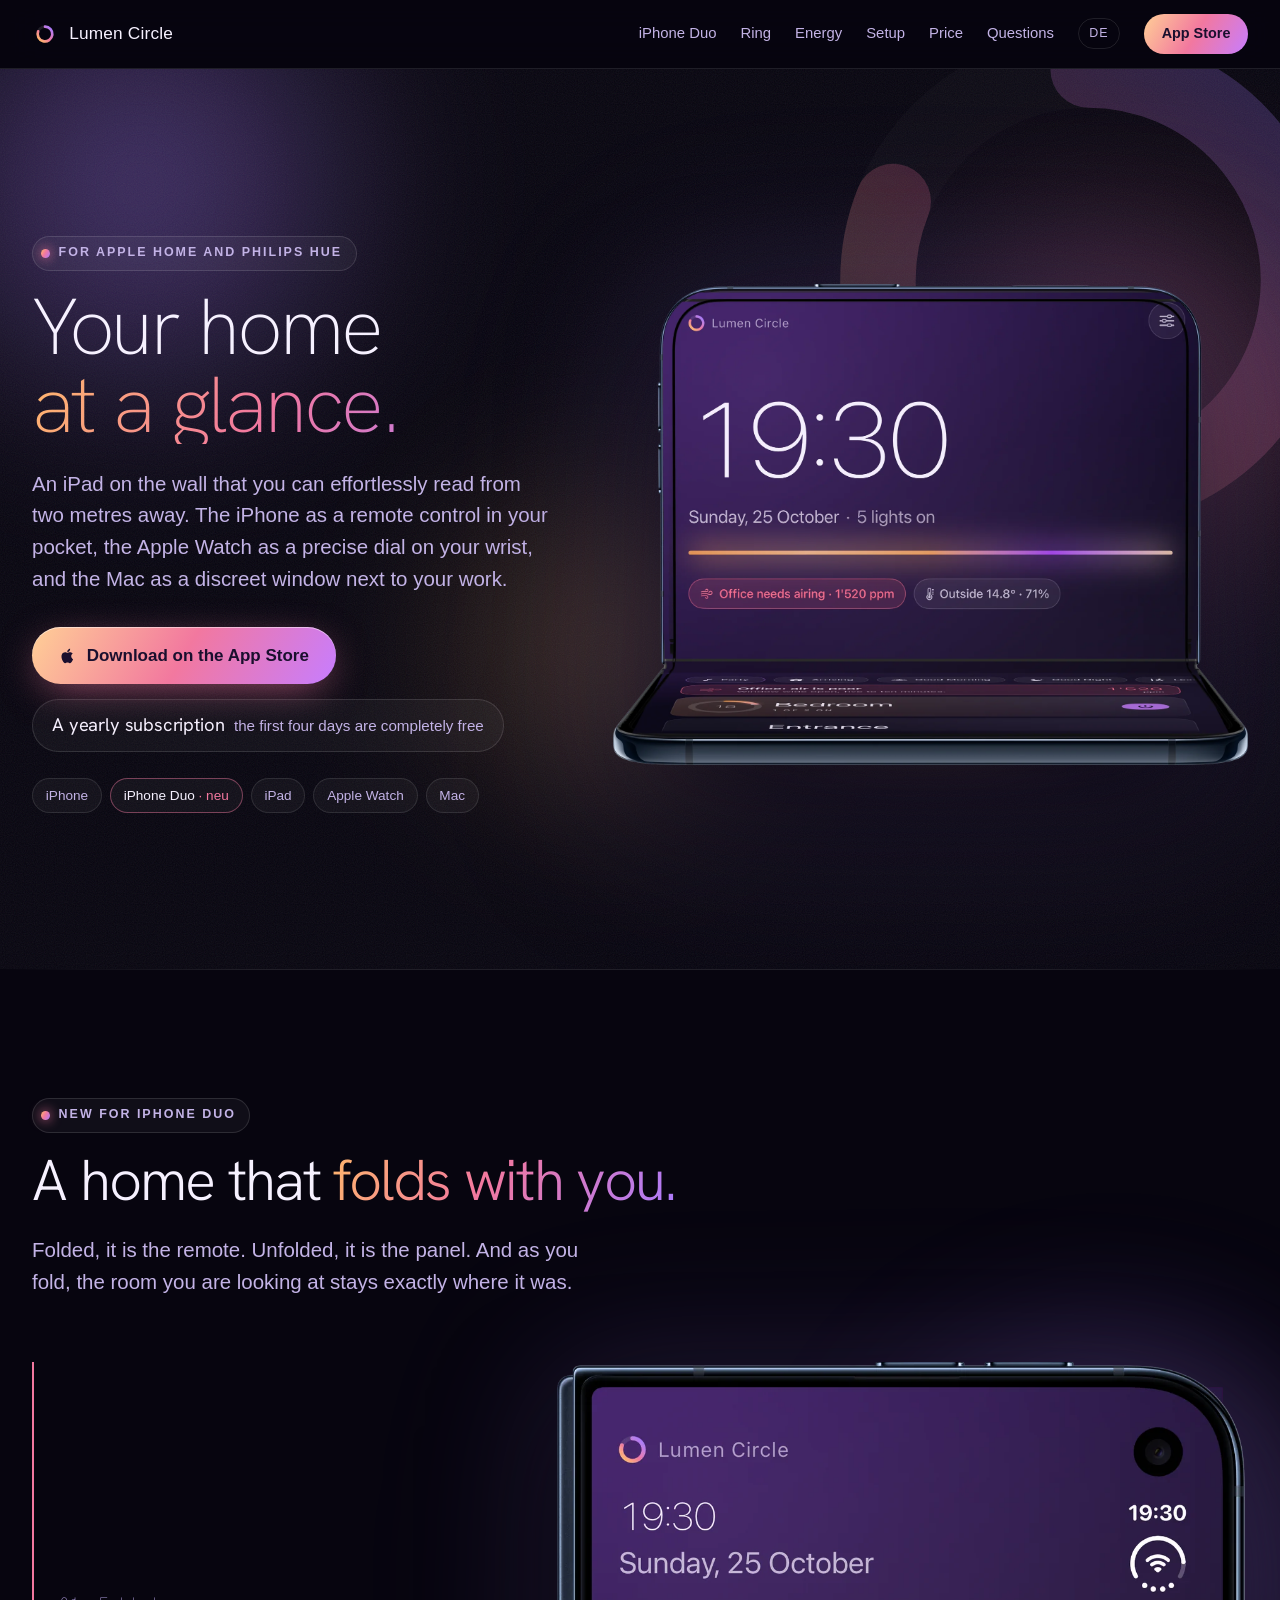
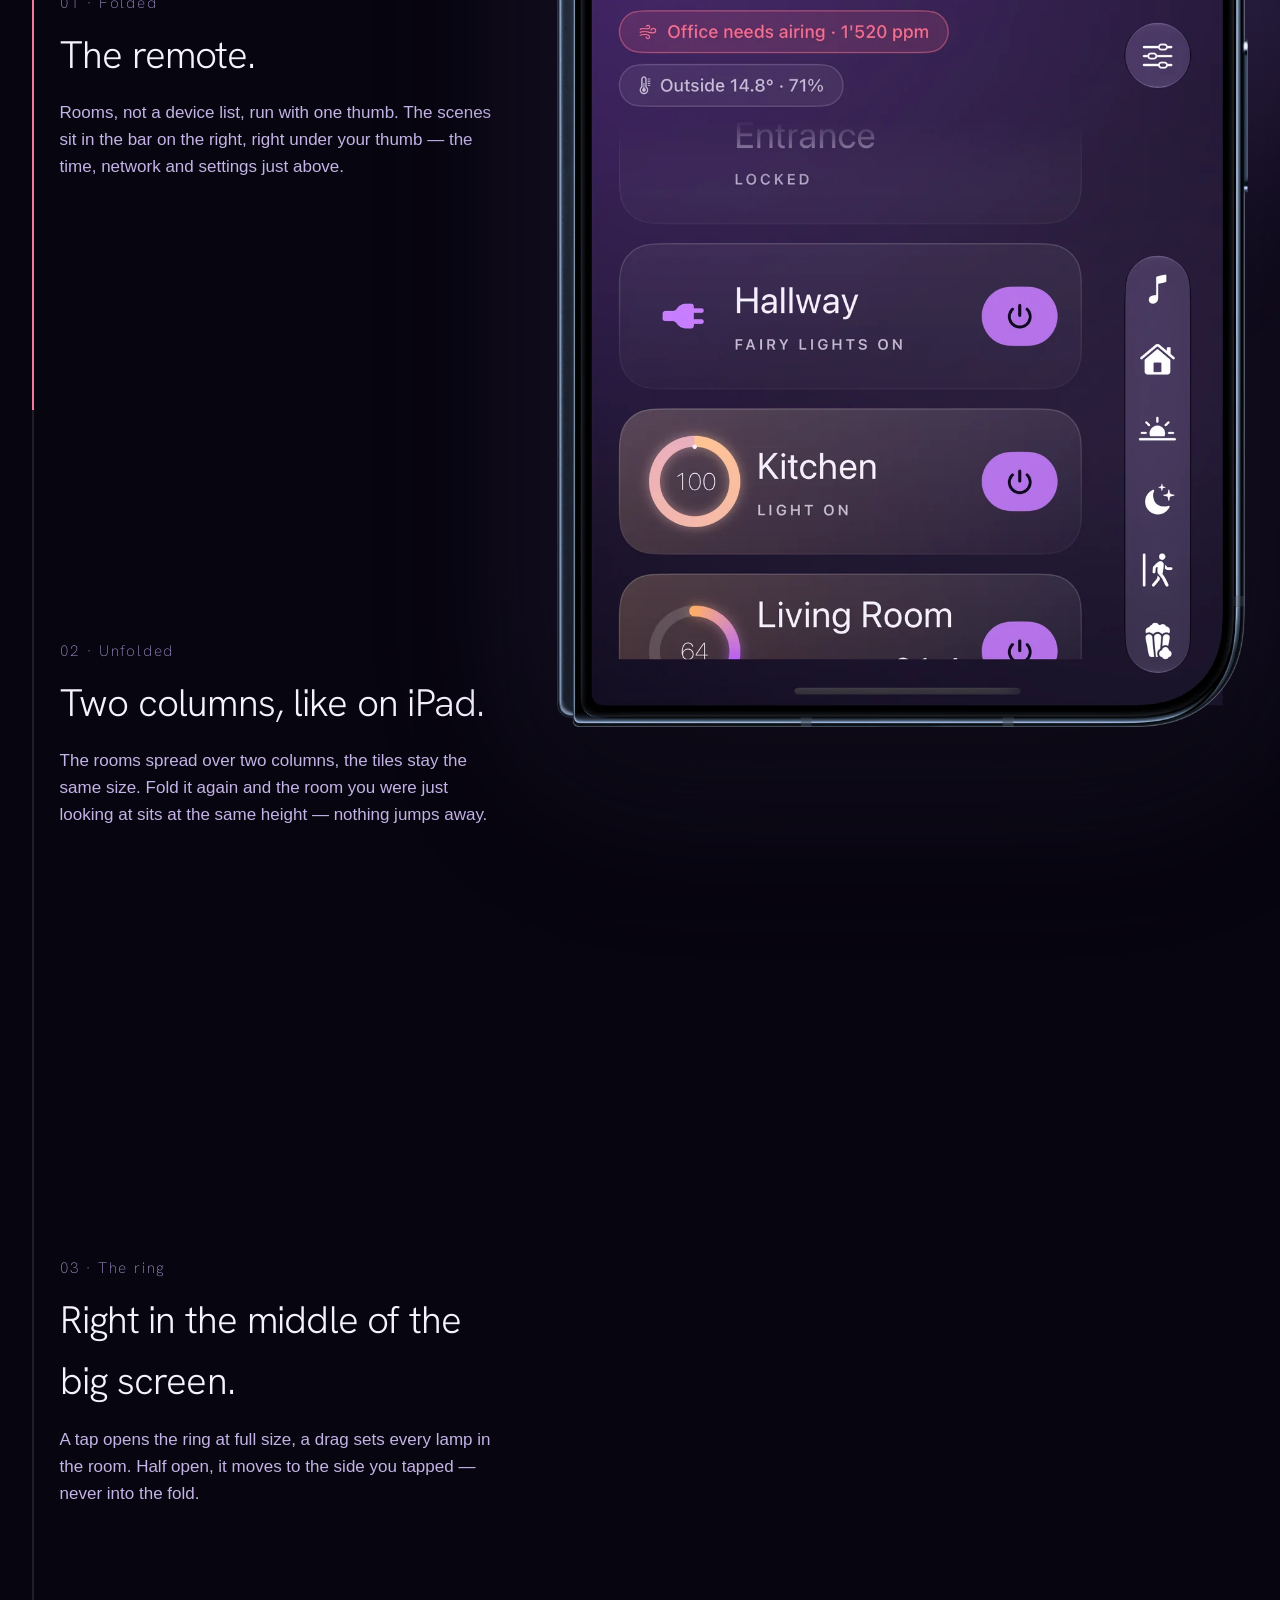
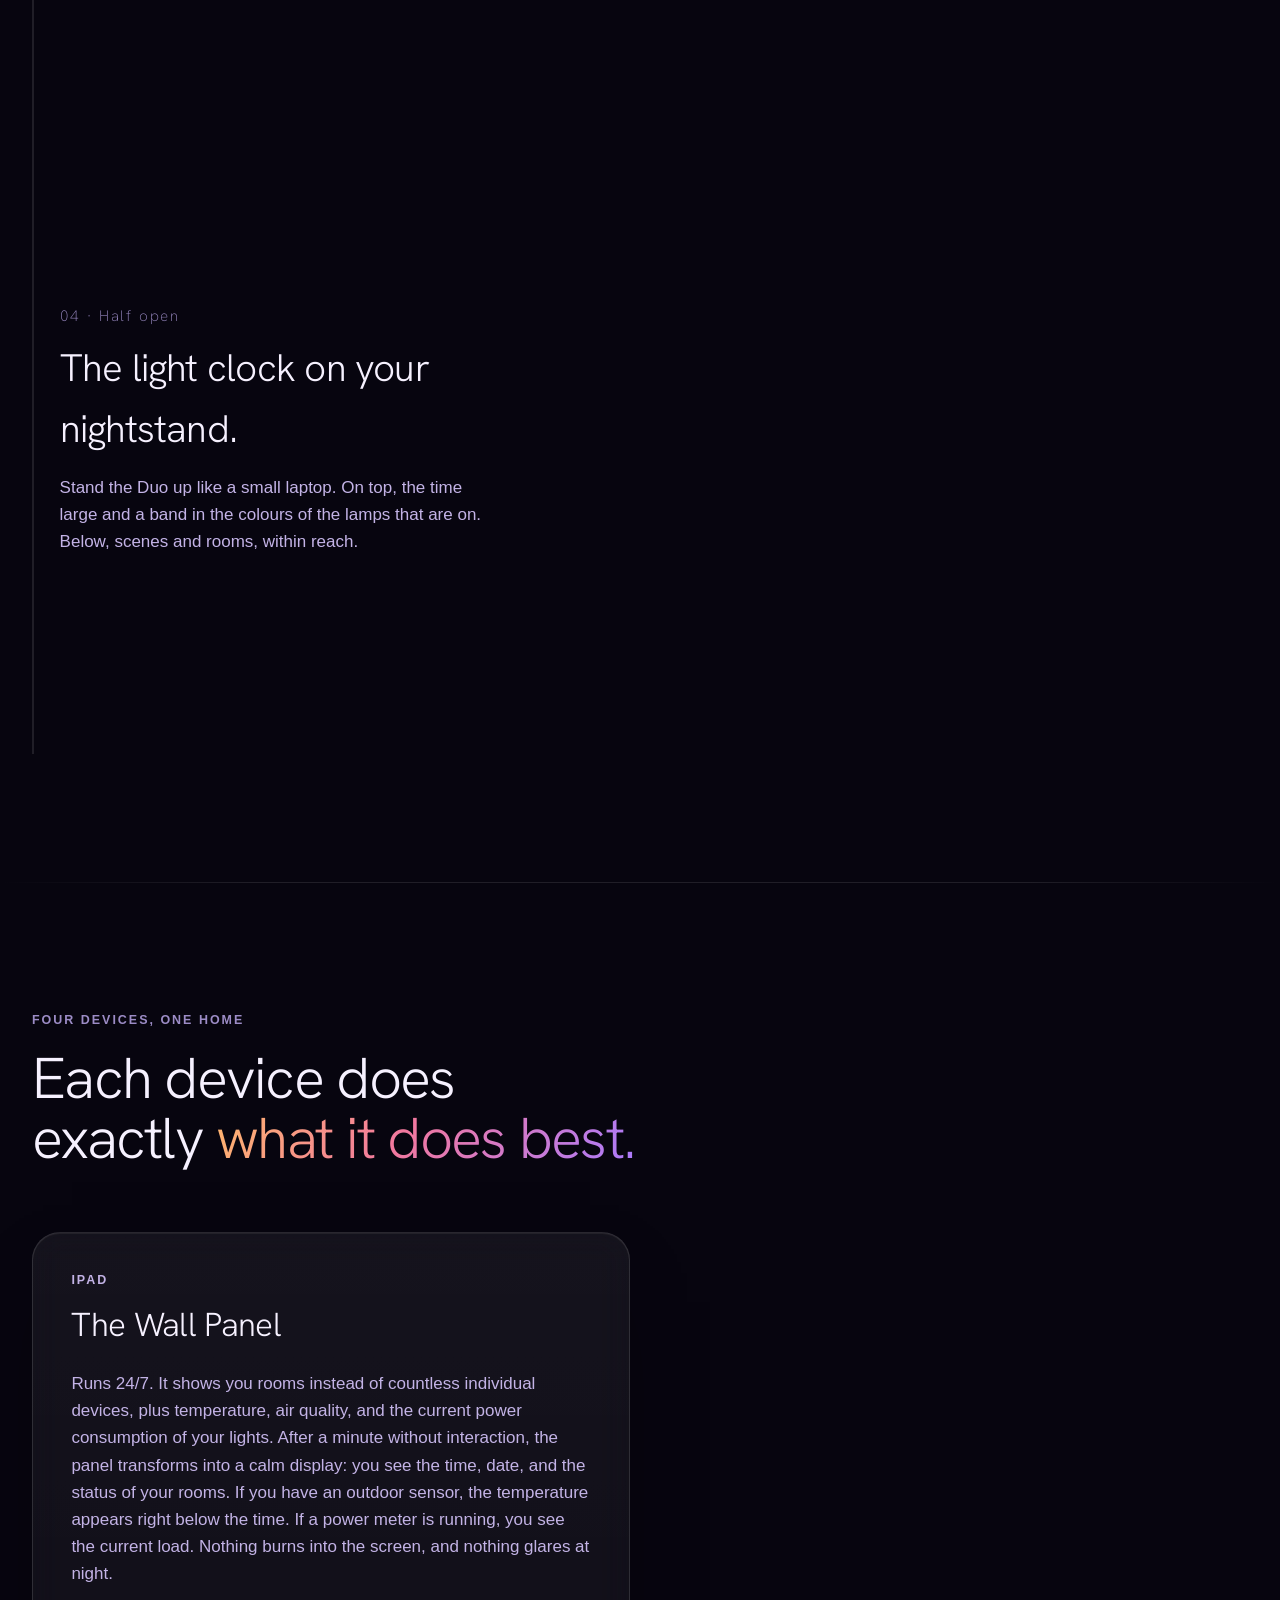
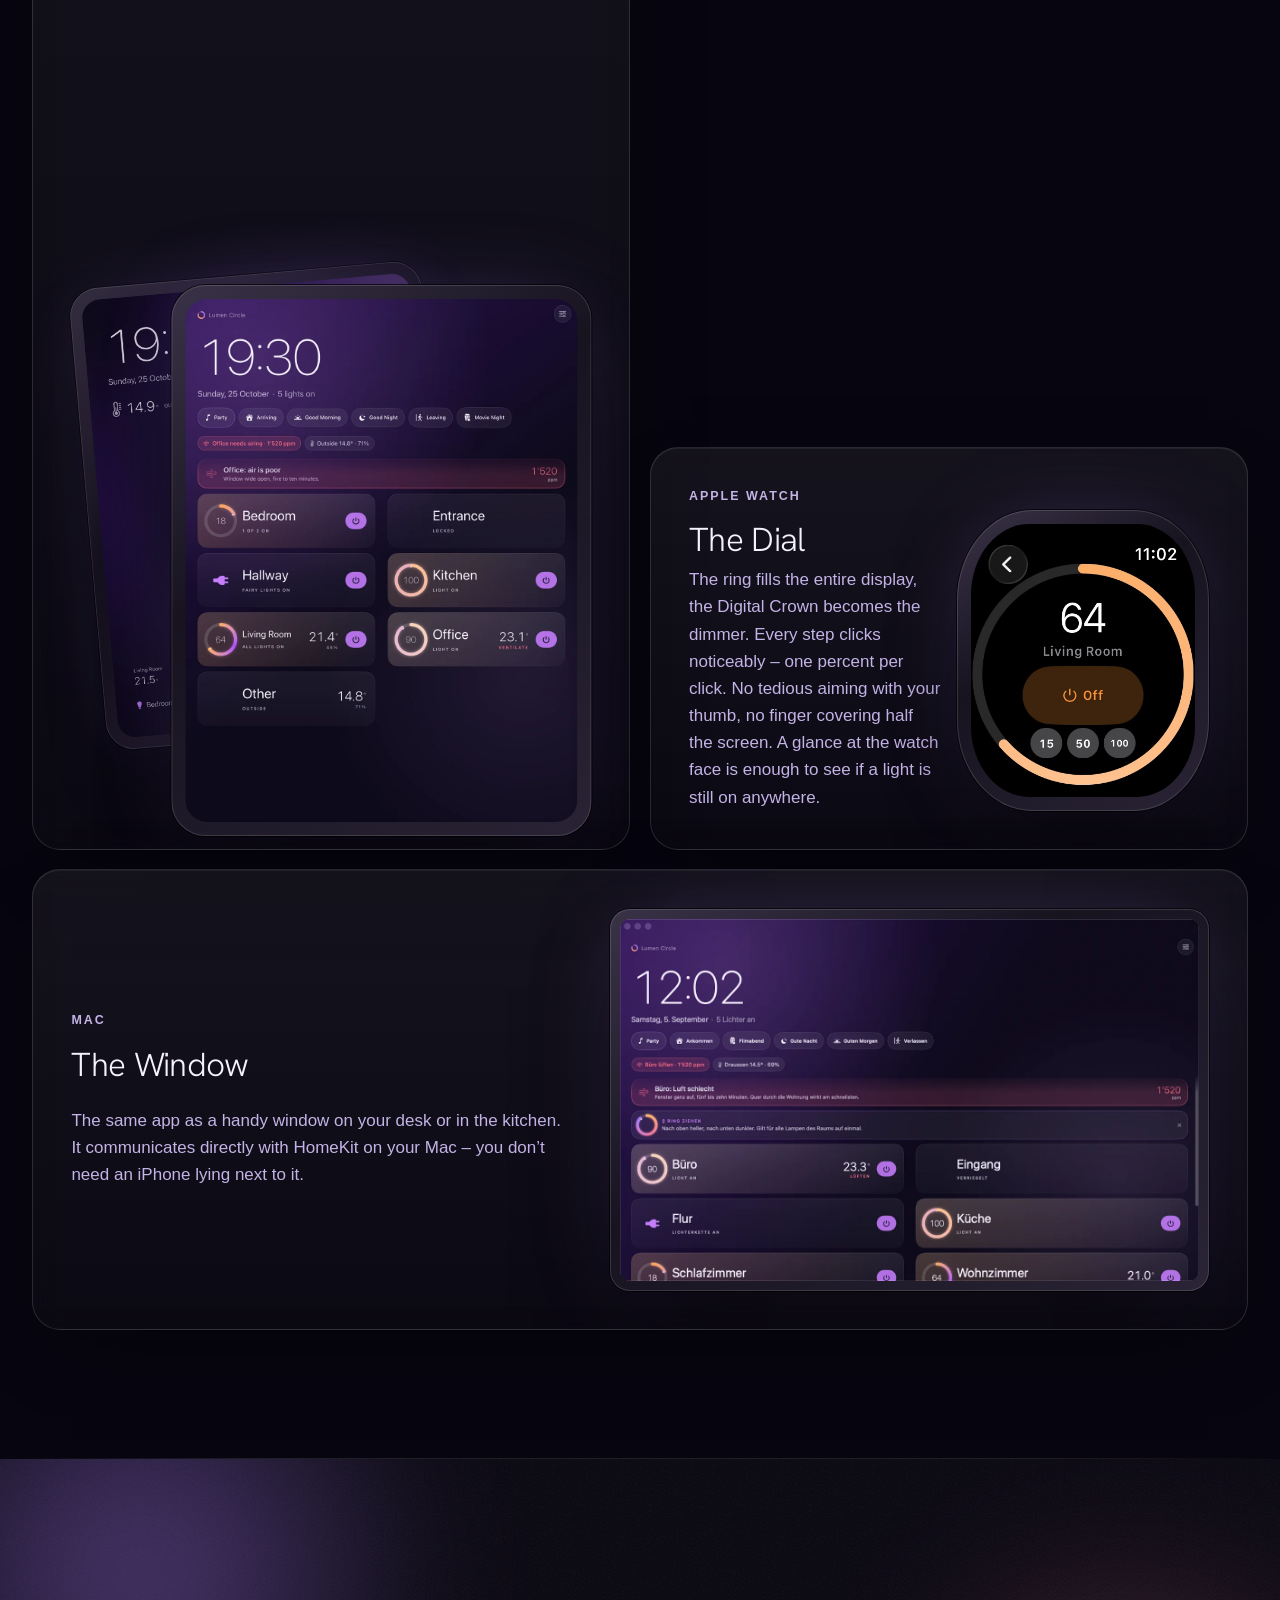
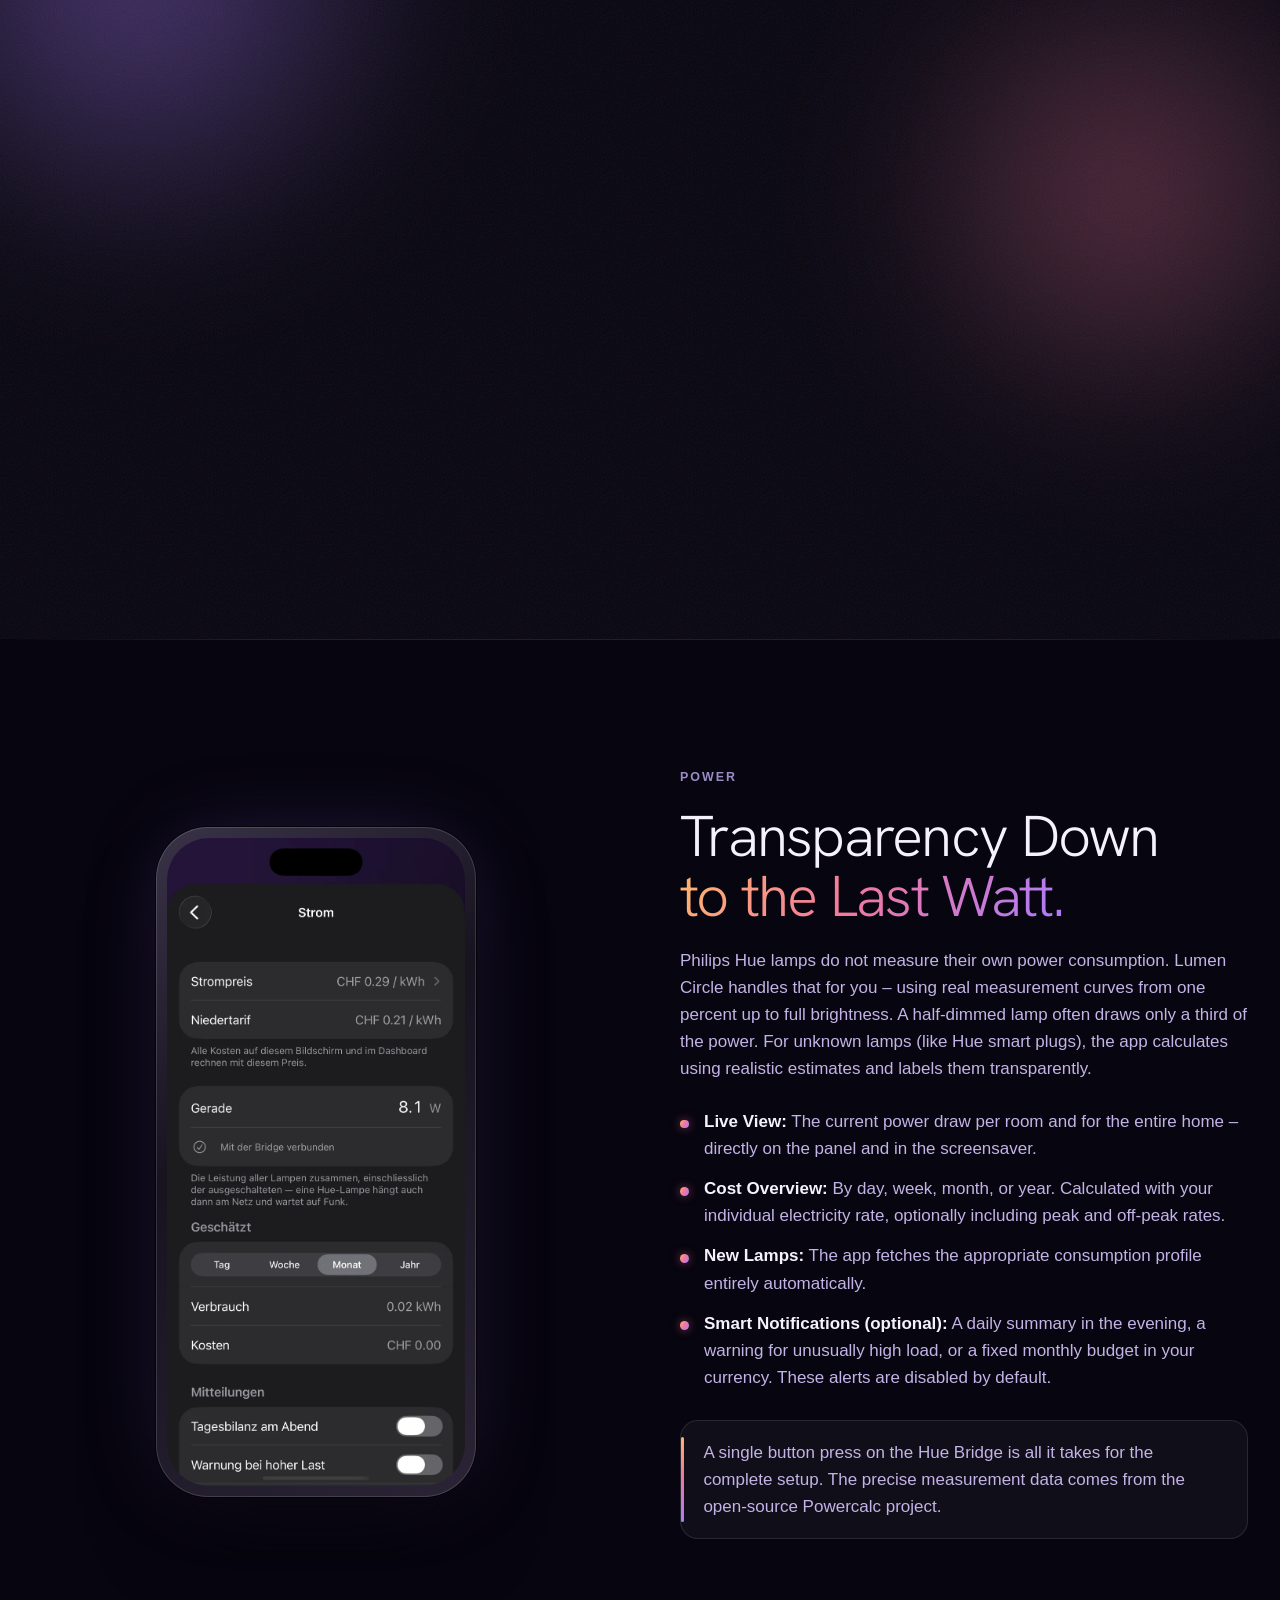
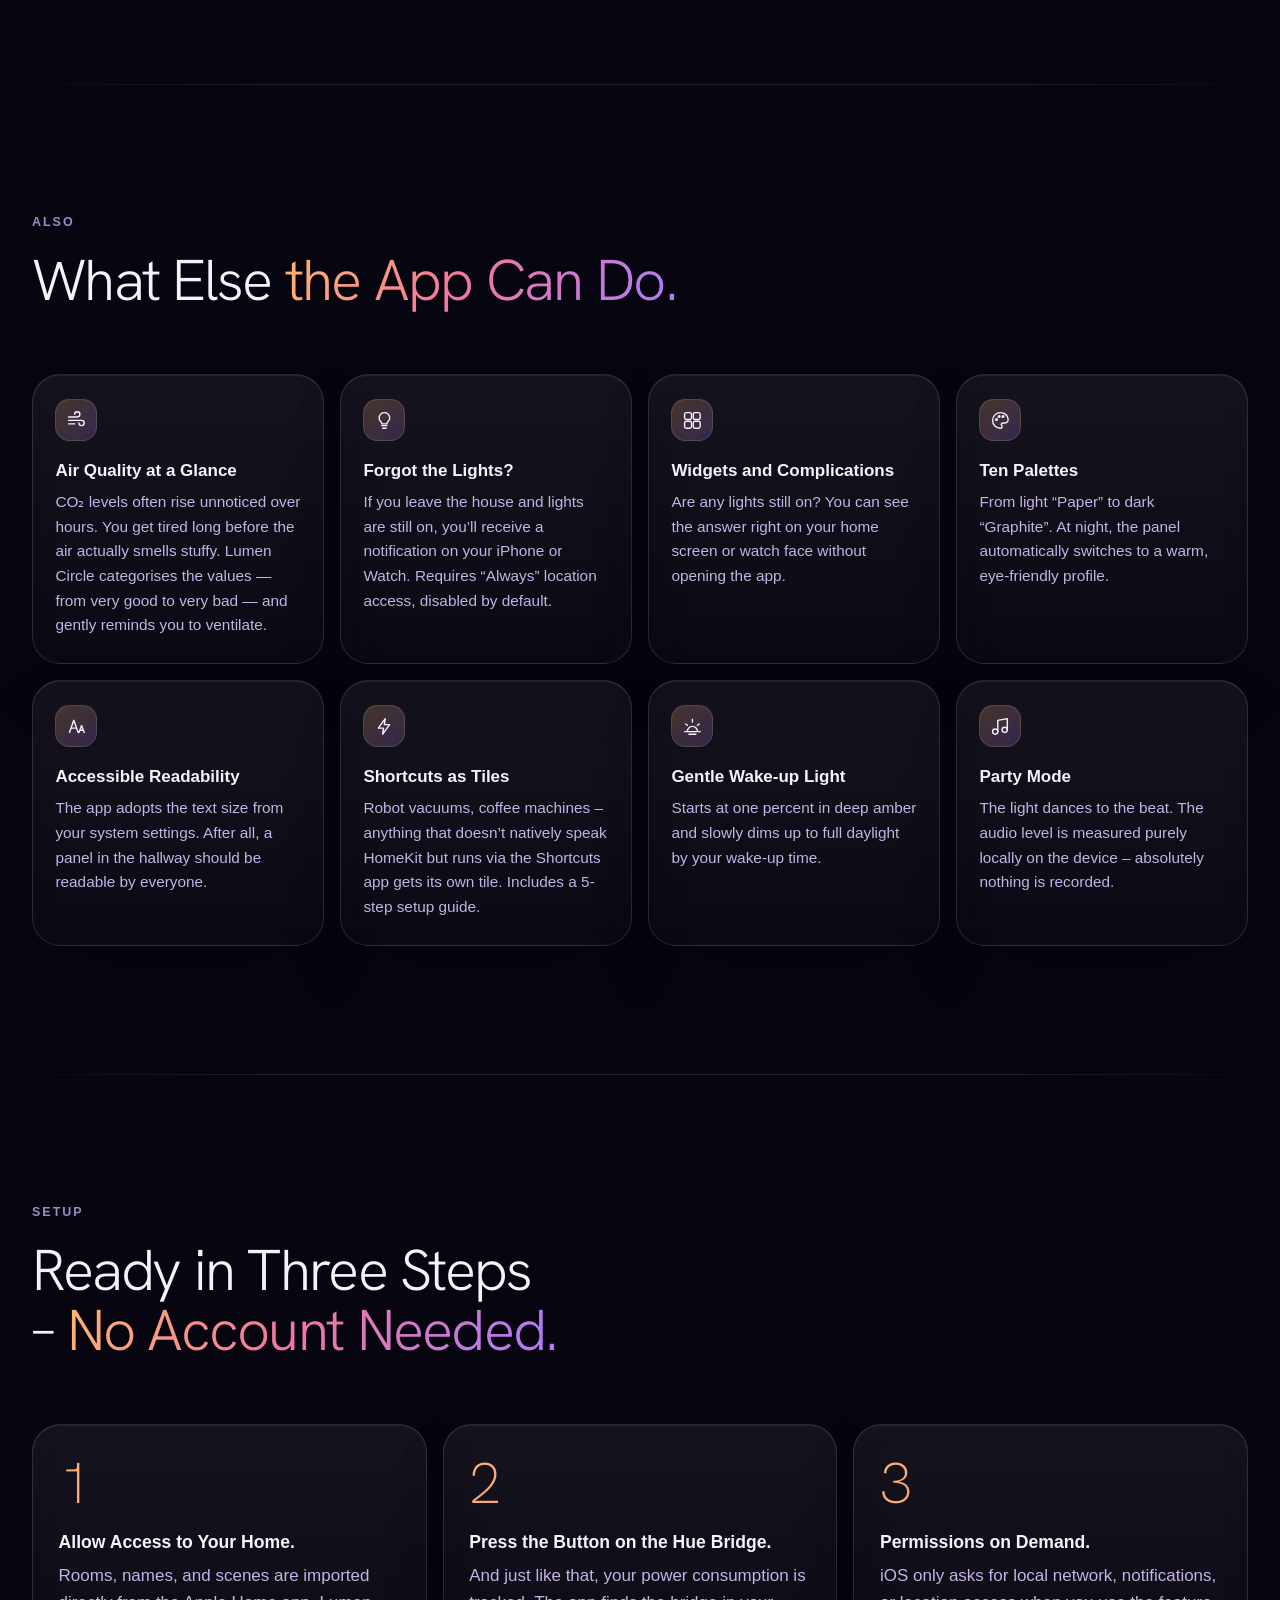
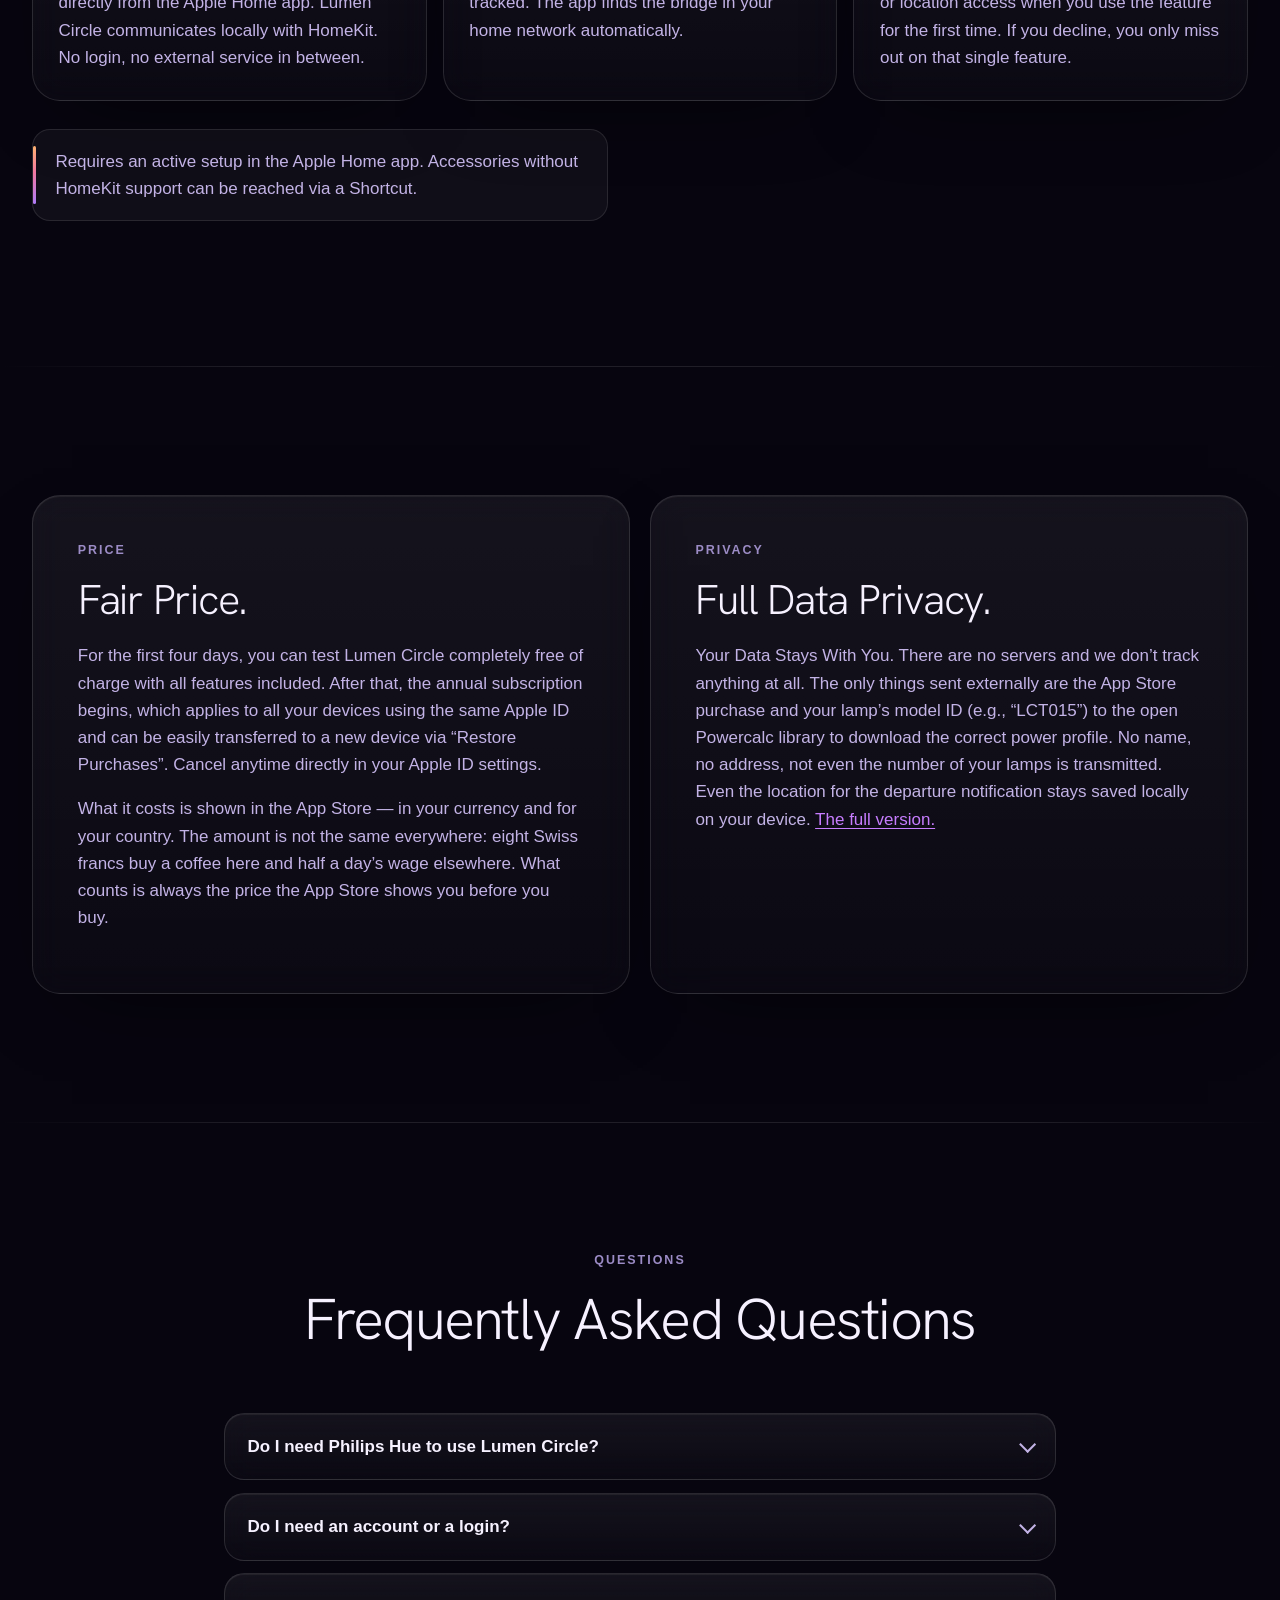
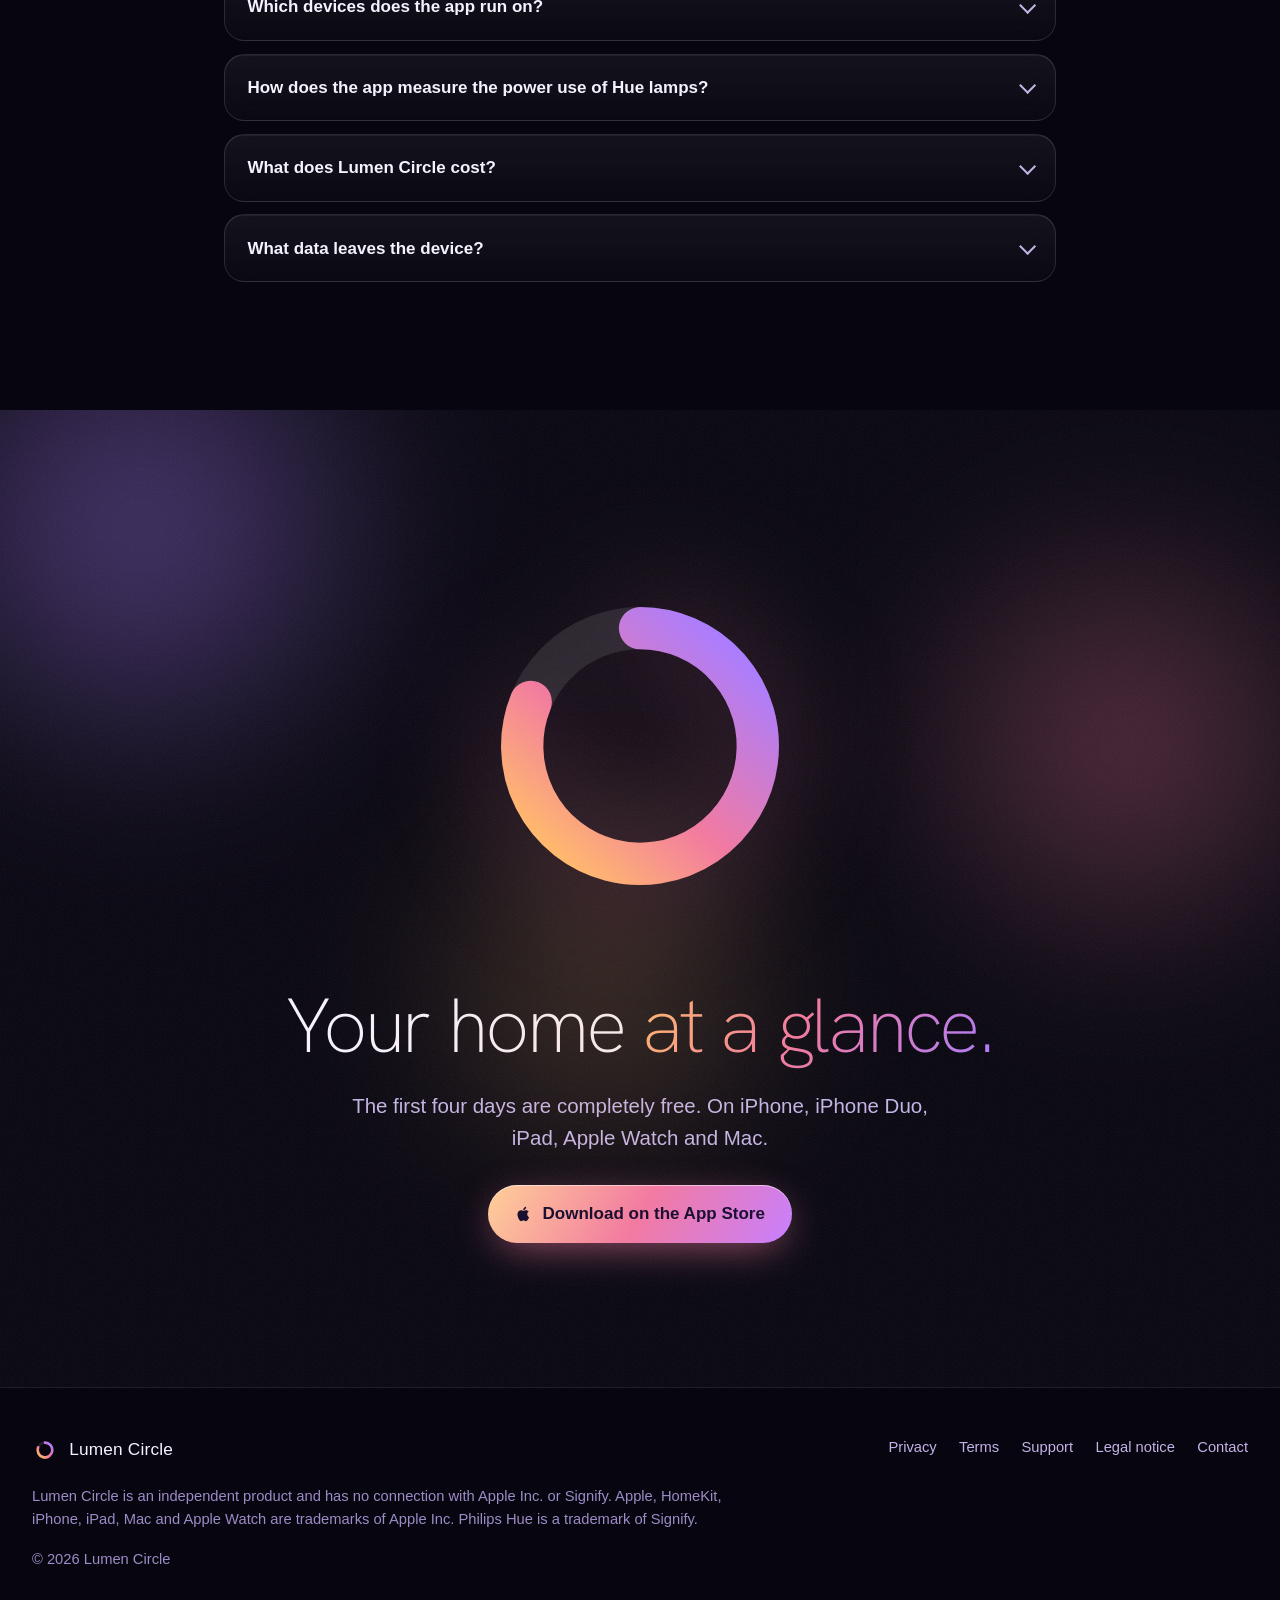
==== commit b95b2a8a: "Aufmacher: die Überschrift hält ihre zwei Zeilen auch auf breiten Bildschirmen Bei 1440 Punkten brac" ====
--- a/en/index.html
+++ b/en/index.html
@@ -33,7 +33,7 @@
 <link rel="alternate" hreflang="x-default" href="https://lumencircle.ch/">
 <link rel="canonical" href="https://lumencircle.ch/en/">
 <link rel="preload" as="image" href="../assets/duo-tisch-en.webp" type="image/webp">
-<link rel="stylesheet" href="../styles.css?v=2026-10-25">
+<link rel="stylesheet" href="../styles.css?v=2026-10-25b">
 <script>document.documentElement.classList.add("js")</script>
 <script type="application/ld+json">
 {
@@ -624,6 +624,6 @@
   </div>
 </footer>
 
-<script src="../seite.js?v=2026-10-25" defer></script>
+<script src="../seite.js?v=2026-10-25b" defer></script>
 </body>
 </html>
--- a/styles.css
+++ b/styles.css
@@ -70,8 +70,9 @@
   margin: 0;
   text-wrap: balance;
 }
-h1 { font-size: clamp(2.9rem, 6.6vw, 5.6rem); line-height: 0.98; font-weight: 200; }
+h1 { font-size: clamp(2.9rem, 6.2vw, 5.2rem); line-height: 0.98; font-weight: 200; }
 h1 .zeile { display: block; }
+@media (min-width: 62rem) { h1 .zeile { white-space: nowrap; } }
 h2 { font-size: clamp(2.1rem, 4.6vw, 3.6rem); line-height: 1.04; margin-bottom: 1.3rem; }
 h3 { font-family: var(--body); font-size: 1.05rem; font-weight: 600; margin: 0 0 0.35rem; letter-spacing: 0; }
 
